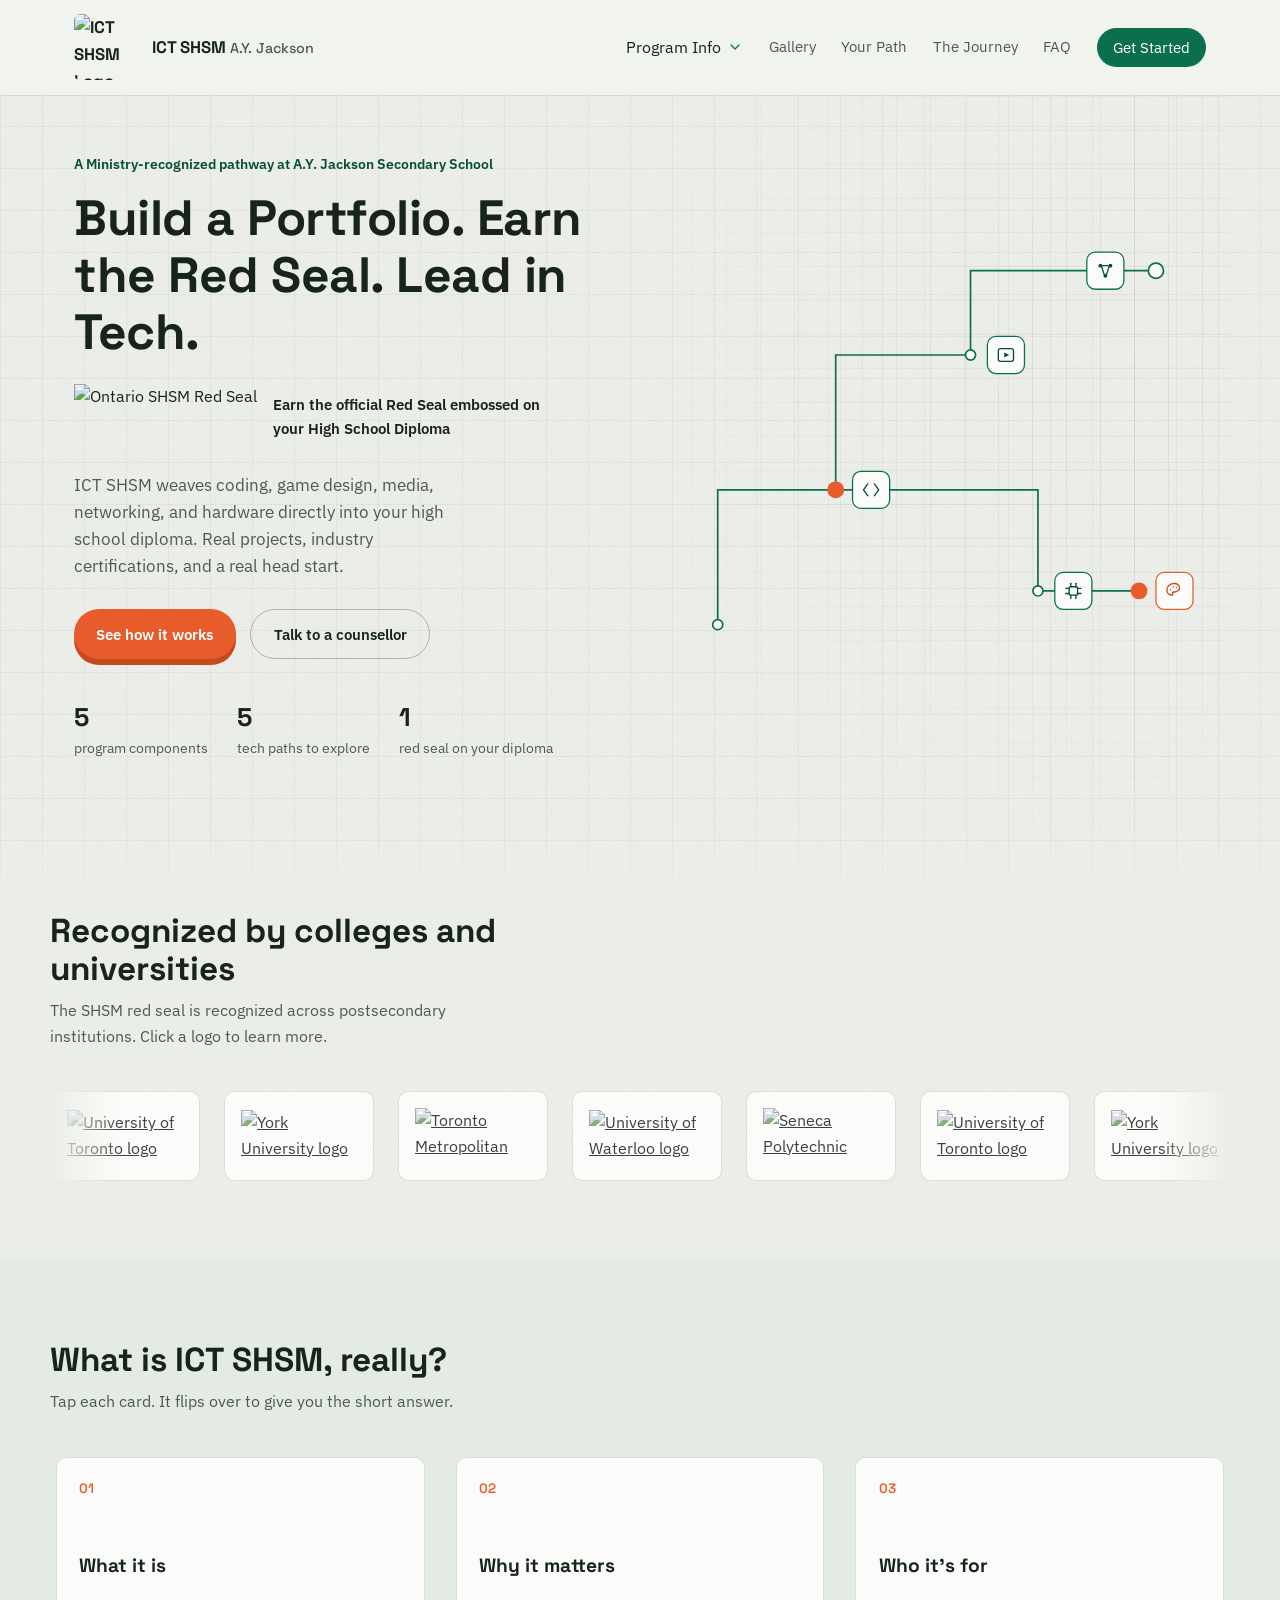
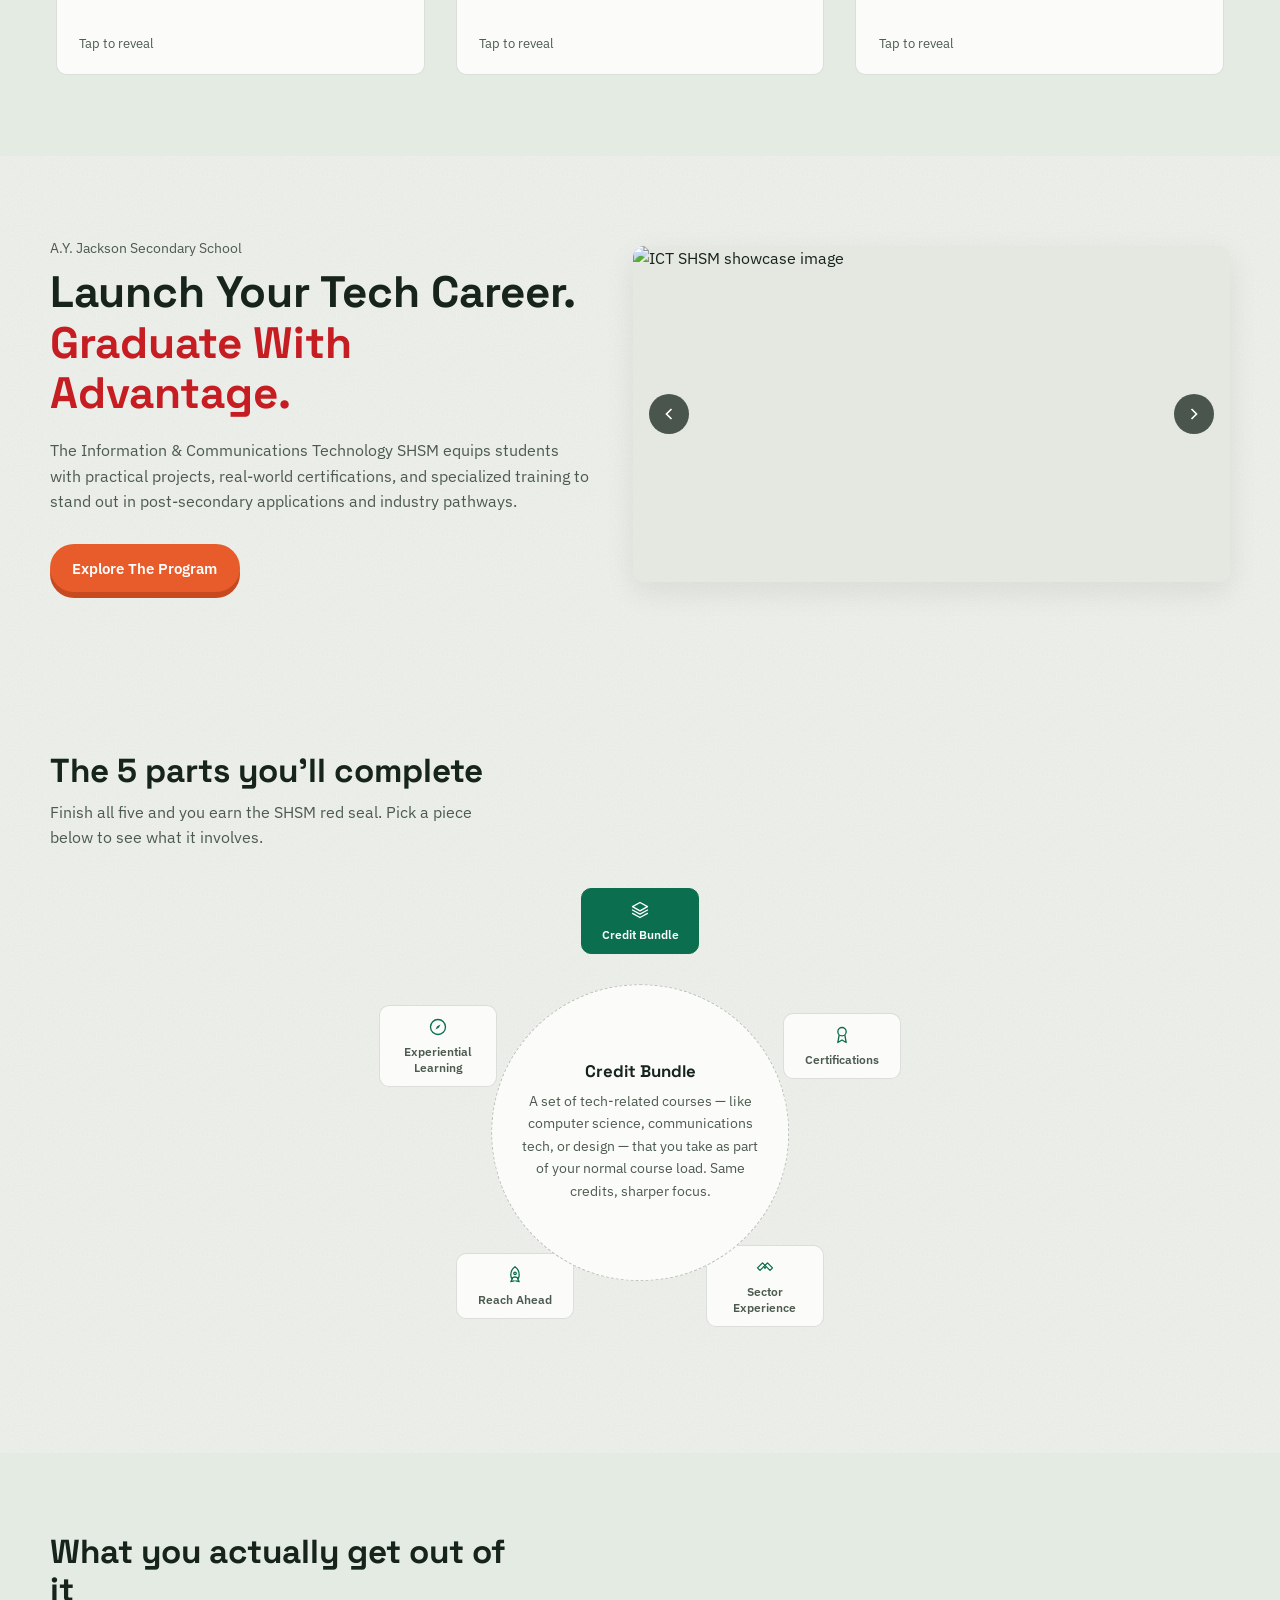
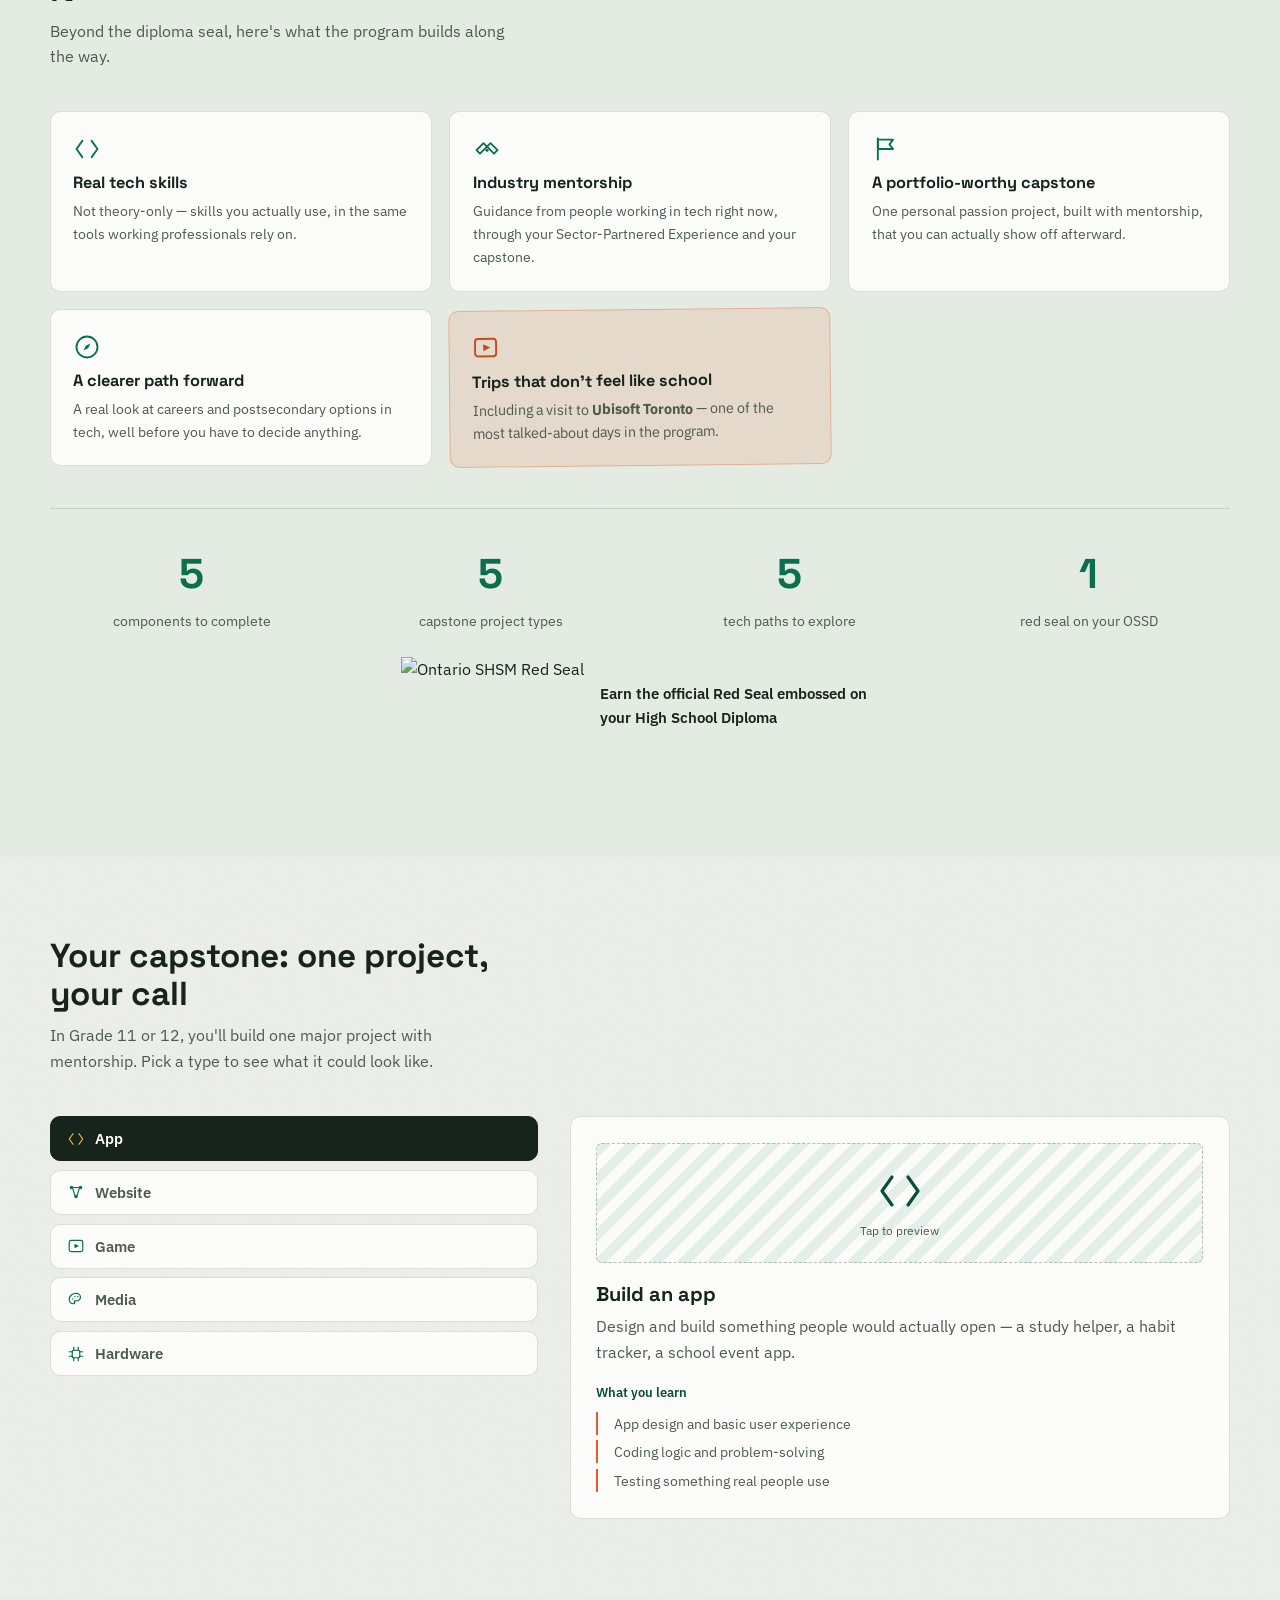
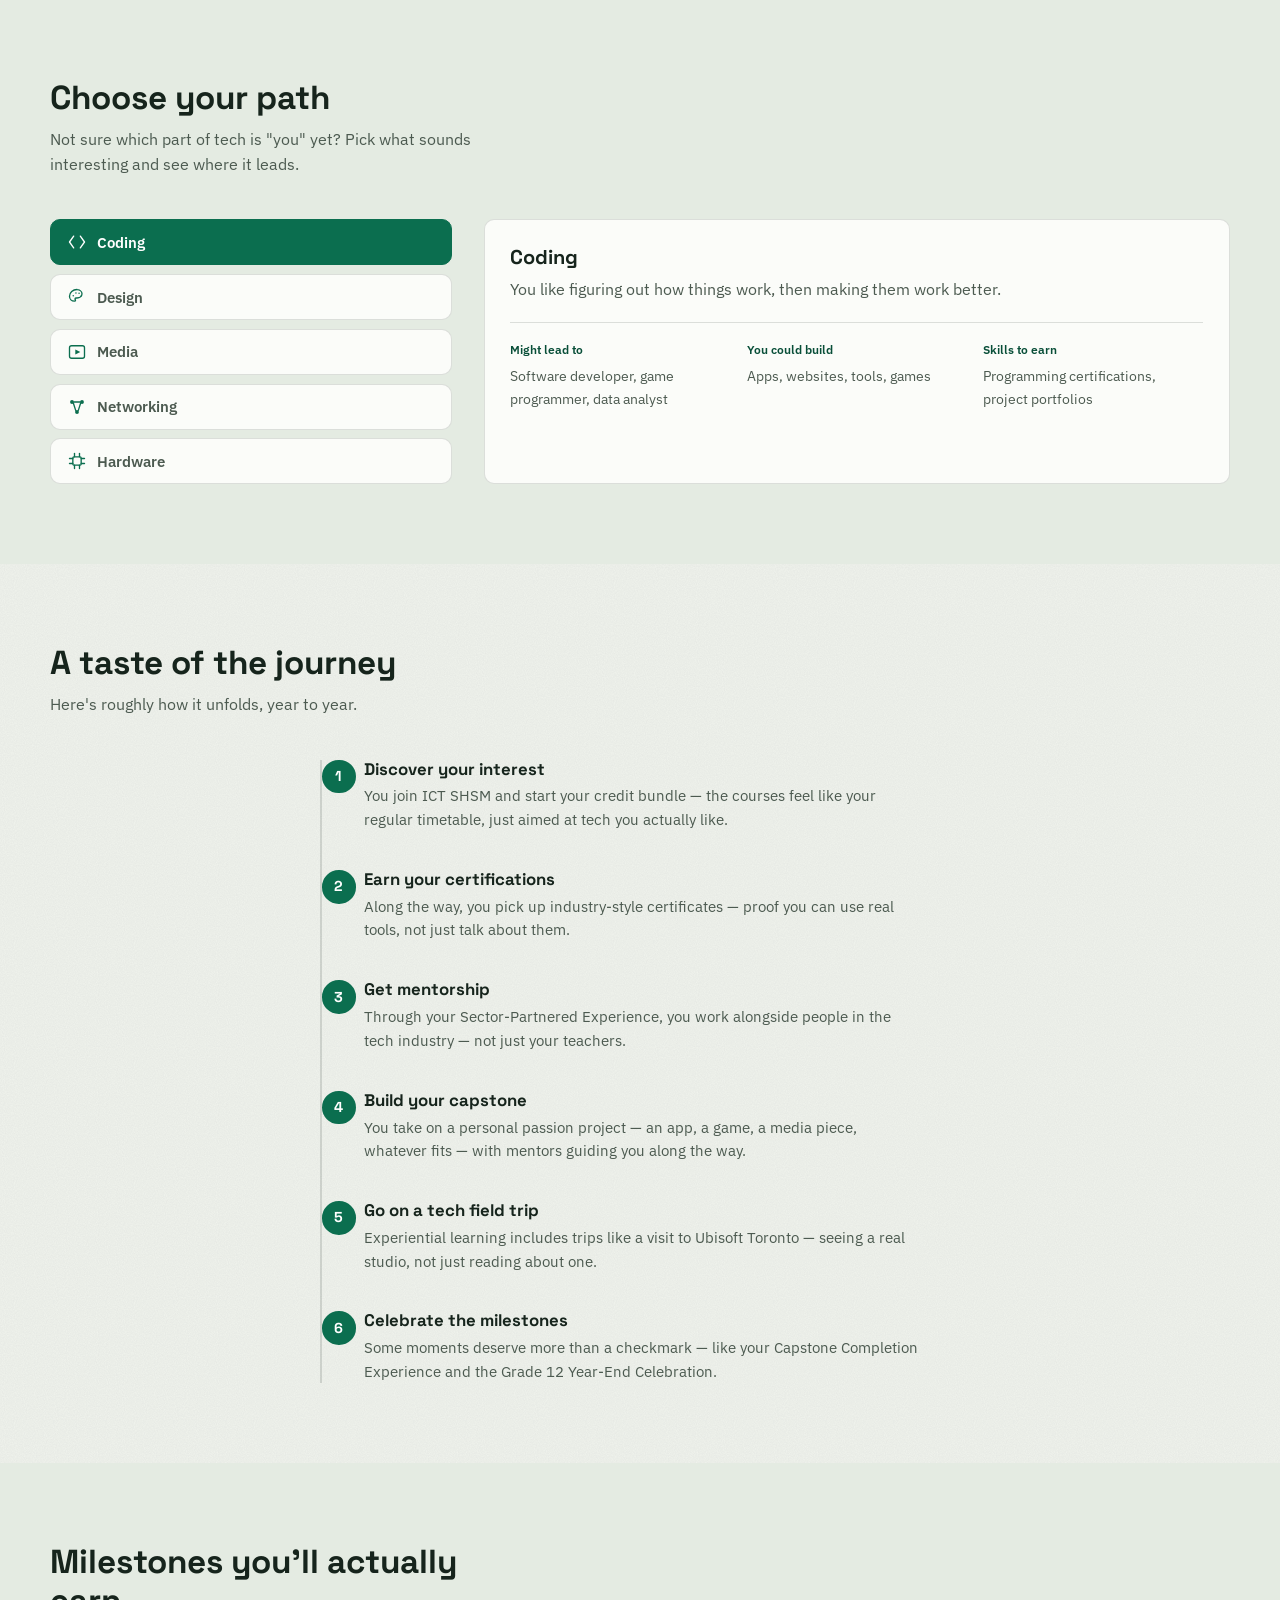
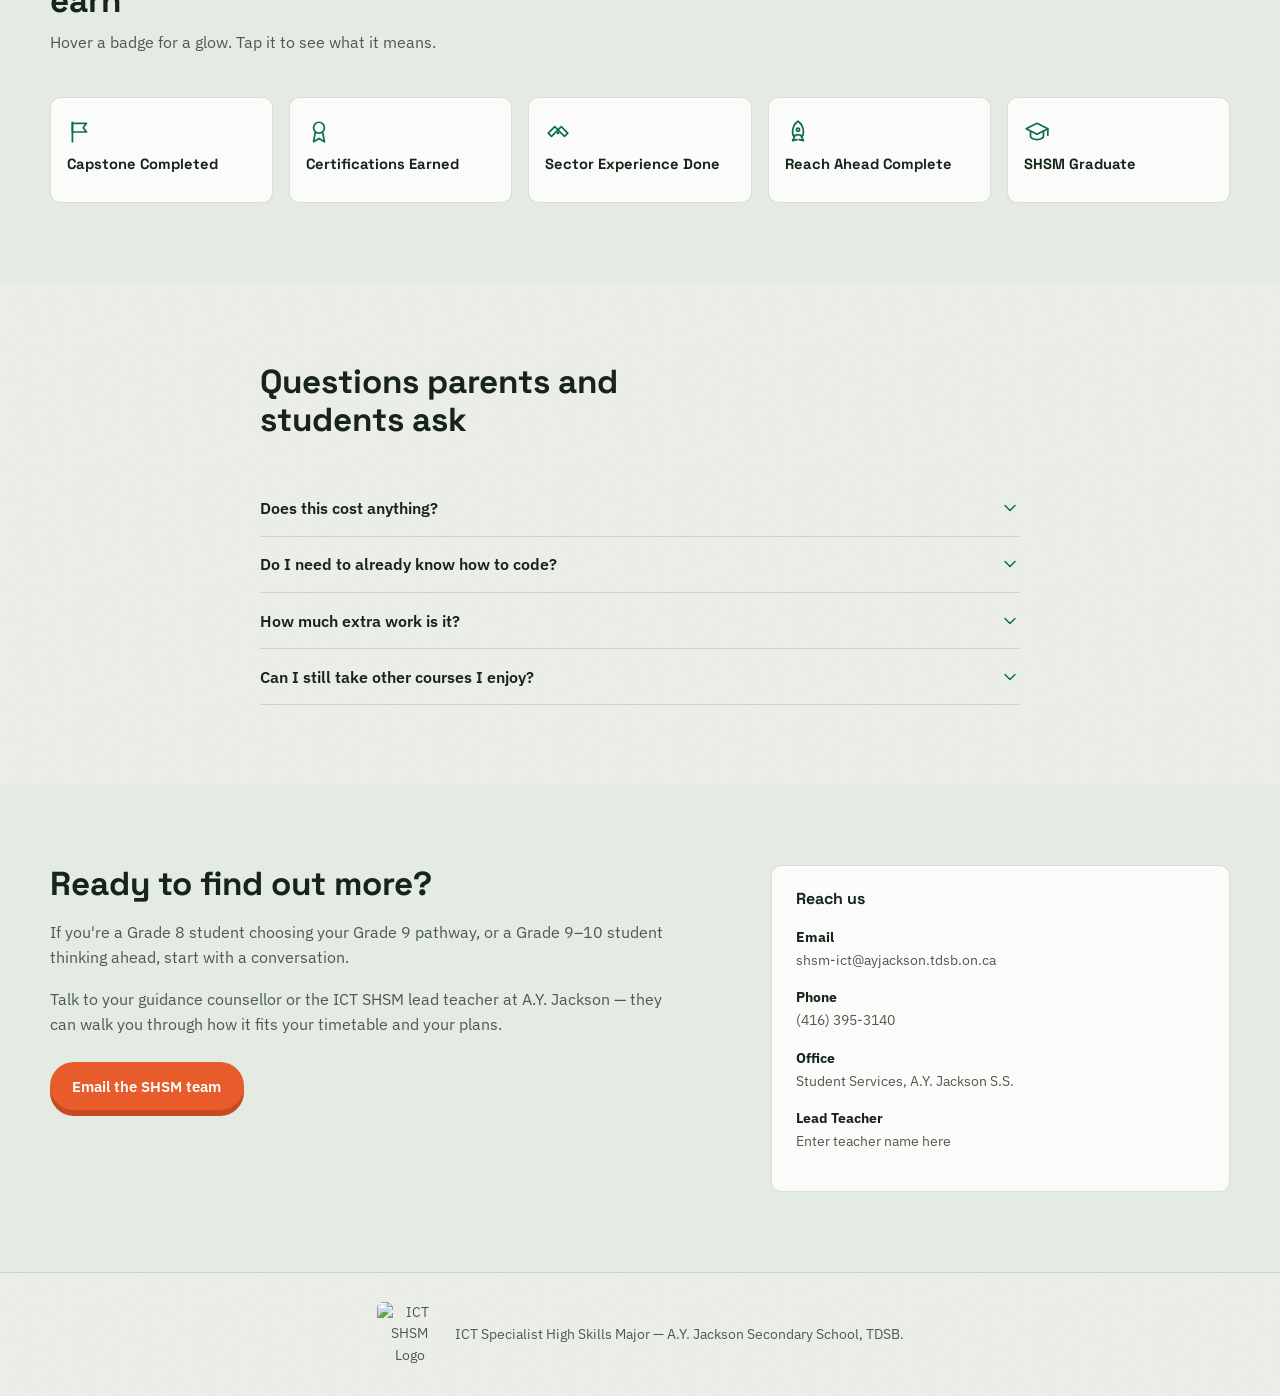
==== index.html @ a4c9efa8 "Add university recognition section to index.html Added a new section for university recognition with" ====
<!DOCTYPE html>
<html lang="en">
<head>
<meta charset="UTF-8" />
<meta name="viewport" content="width=device-width, initial-scale=1.0" />
<title>ICT SHSM at A.Y. Jackson — Build Your Future in Tech</title>
<meta name="description" content="A simple guide to the ICT Specialist High Skills Major at A.Y. Jackson Secondary School: what it is, what you'll build, and how to get started." />
<link rel="preconnect" href="https://fonts.googleapis.com">
<link rel="preconnect" href="https://fonts.gstatic.com" crossorigin>
<link href="https://fonts.googleapis.com/css2?family=Space+Grotesk:wght@500;600;700&family=IBM+Plex+Sans:wght@400;500;600&display=swap" rel="stylesheet">
<link rel="stylesheet" href="styles.css">
</head>
<body>

<!-- Fixed, decorative, non-interactive background layer. pointer-events:none
     and a negative z-index keep it from ever intercepting clicks or taps. -->
<div class="site-signals" id="siteSignals" aria-hidden="true"></div>

<!-- Reusable icon sprite. Keeps the visual language consistent without any external icon library. -->
<svg aria-hidden="true" style="position:absolute;width:0;height:0;overflow:hidden;">
  <defs>
    <symbol id="icon-code" viewBox="0 0 24 24" fill="none" stroke="currentColor" stroke-width="1.6" stroke-linecap="round" stroke-linejoin="round">
      <polyline points="8 5 3 12 8 19"/><polyline points="16 5 21 12 16 19"/>
    </symbol>
    <symbol id="icon-palette" viewBox="0 0 24 24" fill="none" stroke="currentColor" stroke-width="1.6" stroke-linecap="round" stroke-linejoin="round">
      <path d="M12 3c-4.97 0-9 3.58-9 8 0 3.5 2.5 6 6 6 .8 0 1.2-.5 1.2-1.1 0-.3-.1-.5-.3-.8-.2-.3-.3-.5-.3-.8 0-.6.5-1.1 1.1-1.1H12c3.3 0 6-2.24 6-5 0-2.76-2.69-5-6-5z"/>
      <circle cx="7.5" cy="10.5" r="0.9" fill="currentColor" stroke="none"/><circle cx="10.7" cy="7.3" r="0.9" fill="currentColor" stroke="none"/>
      <circle cx="14.5" cy="7.5" r="0.9" fill="currentColor" stroke="none"/><circle cx="16.6" cy="11" r="0.9" fill="currentColor" stroke="none"/>
    </symbol>
    <symbol id="icon-media" viewBox="0 0 24 24" fill="none" stroke="currentColor" stroke-width="1.6" stroke-linecap="round" stroke-linejoin="round">
      <rect x="3" y="4.5" width="18" height="15" rx="2.5"/><polygon points="10 9 16 12 10 15" fill="currentColor" stroke="none"/>
    </symbol>
    <symbol id="icon-network" viewBox="0 0 24 24" fill="none" stroke="currentColor" stroke-width="1.6" stroke-linecap="round" stroke-linejoin="round">
      <line x1="7.7" y1="7.5" x2="10.4" y2="16.1"/><line x1="16.3" y1="7.5" x2="13.6" y2="16.1"/><line x1="8.1" y1="6" x2="15.9" y2="6"/>
      <circle cx="6" cy="6" r="2.3" fill="currentColor" stroke="none"/><circle cx="18" cy="6" r="2.3" fill="currentColor" stroke="none"/><circle cx="12" cy="18" r="2.3" fill="currentColor" stroke="none"/>
    </symbol>
    <symbol id="icon-chip" viewBox="0 0 24 24" fill="none" stroke="currentColor" stroke-width="1.6" stroke-linecap="round" stroke-linejoin="round">
      <rect x="7" y="7" width="10" height="10" rx="1.4"/>
      <line x1="9" y1="3" x2="9" y2="7"/><line x1="15" y1="3" x2="15" y2="7"/><line x1="9" y1="17" x2="9" y2="21"/><line x1="15" y1="17" x2="15" y2="21"/>
      <line x1="3" y1="9" x2="7" y2="9"/><line x1="3" y1="15" x2="7" y2="15"/><line x1="17" y1="9" x2="21" y2="9"/><line x1="17" y1="15" x2="21" y2="15"/>
    </symbol>
    <symbol id="icon-layers" viewBox="0 0 24 24" fill="none" stroke="currentColor" stroke-width="1.6" stroke-linecap="round" stroke-linejoin="round">
      <polygon points="12 3 21 8 12 13 3 8"/><polyline points="3 12 12 17 21 12"/><polyline points="3 16 12 21 21 16"/>
    </symbol>
    <symbol id="icon-ribbon" viewBox="0 0 24 24" fill="none" stroke="currentColor" stroke-width="1.6" stroke-linecap="round" stroke-linejoin="round">
      <circle cx="12" cy="8" r="5"/><polyline points="8.5 12.5 7 21 12 18 17 21 15.5 12.5"/>
    </symbol>
    <symbol id="icon-handshake" viewBox="0 0 24 24" fill="none" stroke="currentColor" stroke-width="1.6" stroke-linecap="round" stroke-linejoin="round">
      <path d="M3 13l6-6 3 3-6 6z"/><path d="M21 13l-6-6-3 3 6 6z"/><circle cx="12" cy="13" r="1.3" fill="currentColor" stroke="none"/>
    </symbol>
    <symbol id="icon-rocket" viewBox="0 0 24 24" fill="none" stroke="currentColor" stroke-width="1.6" stroke-linecap="round" stroke-linejoin="round">
      <path d="M12 2c3 2 5 6 5 10 0 1.5-.4 3-1 4l-1.5-1a6 6 0 0 0-5 0l-1.5 1c-.6-1-1-2.5-1-4 0-4 2-8 5-10z"/>
      <circle cx="12" cy="10" r="1.5"/><path d="M9 16l-2 4 4-1"/><path d="M15 16l2 4-4-1"/>
    </symbol>
    <symbol id="icon-compass" viewBox="0 0 24 24" fill="none" stroke="currentColor" stroke-width="1.6" stroke-linecap="round" stroke-linejoin="round">
      <circle cx="12" cy="12" r="9"/><polygon points="15 9 13 13 9 15 11 11" fill="currentColor" stroke="none"/>
    </symbol>
    <symbol id="icon-flag" viewBox="0 0 24 24" fill="none" stroke="currentColor" stroke-width="1.6" stroke-linecap="round" stroke-linejoin="round">
      <line x1="5" y1="3" x2="5" y2="21"/><path d="M5 4h13l-3 4 3 4H5z"/>
    </symbol>
    <symbol id="icon-cap" viewBox="0 0 24 24" fill="none" stroke="currentColor" stroke-width="1.6" stroke-linecap="round" stroke-linejoin="round">
      <path d="M12 4L2 9l10 5 10-5-10-5z"/><path d="M6 11.5V16c0 1.5 2.7 3 6 3s6-1.5 6-3v-4.5"/><line x1="22" y1="9" x2="22" y2="15"/>
    </symbol>
    <symbol id="icon-menu" viewBox="0 0 24 24" fill="none" stroke="currentColor" stroke-width="1.6" stroke-linecap="round" stroke-linejoin="round">
      <line x1="4" y1="7" x2="20" y2="7"/><line x1="4" y1="12" x2="20" y2="12"/><line x1="4" y1="17" x2="20" y2="17"/>
    </symbol>
    <symbol id="icon-close" viewBox="0 0 24 24" fill="none" stroke="currentColor" stroke-width="1.6" stroke-linecap="round" stroke-linejoin="round">
      <line x1="6" y1="6" x2="18" y2="18"/><line x1="18" y1="6" x2="6" y2="18"/>
    </symbol>
    <symbol id="icon-chevron" viewBox="0 0 24 24" fill="none" stroke="currentColor" stroke-width="1.8" stroke-linecap="round" stroke-linejoin="round">
      <polyline points="6 9 12 15 18 9"/>
    </symbol>
  </defs>
</svg>

<header class="site-header" id="top">
  <div class="header-inner">
    <a class="brand" href="#top">
      <img src="https://u.cubeupload.com/219847/ictshsm.jpg" alt="ICT SHSM Logo" class="brand-logo" width="42" height="42" />
      <span class="brand-text">ICT SHSM <span class="brand-sub">A.Y. Jackson</span></span>
    </a>

    <nav class="primary-nav" id="primaryNav" aria-label="Main">
      <!-- Dropdown Group for Program Details -->
      <div class="nav-dropdown">
        <button class="dropdown-toggle" aria-expanded="false">
          Program Info
          <svg class="icon icon-chevron" width="16" height="16"><use href="#icon-chevron"/></svg>
        </button>
        <div class="dropdown-menu">
          <a href="#what-is">What Is It?</a>
          <a href="#components">The 5 Parts</a>
          <a href="#capstone">Capstones</a>
        </div>
      </div>

      <a href="#showcase">Gallery</a>
      <a href="#paths">Your Path</a>
      <a href="#journey">The Journey</a>
      <a href="#faq">FAQ</a>
      <a href="#contact" class="nav-cta">Get Started</a>
    </nav>

    <button class="nav-toggle" id="navToggle" aria-expanded="false" aria-controls="primaryNav" aria-label="Open menu">
      <svg class="icon icon-open" width="24" height="24"><use href="#icon-menu"/></svg>
      <svg class="icon icon-close" width="24" height="24"><use href="#icon-close"/></svg>
    </button>
  </div>
</header>

<main>

  <!-- ===================== HERO ===================== -->
  <section class="hero" id="hero">
    <div class="hero-signals" aria-hidden="true" id="heroSignals"></div>
    <div class="hero-inner">
      <p class="hero-context">A Ministry-recognized pathway at A.Y. Jackson Secondary School</p>
      <h1 class="hero-title">Build a Portfolio. Earn the Red Seal. Lead in Tech.</h1>
      <div style="display: flex; align-items: center; justify-content: left; gap: 1rem; margin: 1.5rem 0;">
  <img src="https://u.cubeupload.com/219847/shsmlogo.png" alt="Ontario SHSM Red Seal" style="height: 64px; width: auto;" />
  <span style="font-weight: 600; font-size: 0.95rem; max-width: 280px; text-align: left;">Earn the official Red Seal embossed on your High School Diploma</span>
</div>
      <p class="hero-sub">ICT SHSM weaves coding, game design, media, networking, and hardware directly into your high school diploma. Real projects, industry certifications, and a real head start.</p>
      <div class="hero-actions">
        <a href="#what-is" class="btn btn-primary">See how it works</a>
        <a href="#contact" class="btn btn-ghost">Talk to a counsellor</a>
      </div>
      <ul class="hero-facts">
        <li><span>5</span> program components</li>
        <li><span>5</span> tech paths to explore</li>
        <li><span>1</span> red seal on your diploma</li>
      </ul>
    </div>
    <svg class="hero-circuit" viewBox="0 0 620 520" aria-hidden="true" preserveAspectRatio="xMidYMid meet">
      <g class="circuit-lines" fill="none" stroke="currentColor" stroke-width="2" stroke-linecap="round">
        <path class="line-draw" d="M40 460 V300 H180" />
        <path class="line-draw" d="M180 300 V140 H340" />
        <path class="line-draw" d="M340 140 V40 H560" />
        <path class="line-draw" d="M180 300 H420 V420" />
        <path class="line-draw" d="M420 420 H540" />
      </g>
      <g class="circuit-nodes">
        <circle cx="40" cy="460" r="6"/>
        <circle cx="180" cy="300" r="9"/>
        <circle cx="340" cy="140" r="6"/>
        <circle cx="560" cy="40" r="9"/>
        <circle cx="420" cy="420" r="6"/>
        <circle cx="540" cy="420" r="9"/>
      </g>
      <g class="circuit-chips">
        <g transform="translate(200, 278)">
          <rect width="44" height="44" rx="10"/>
          <use href="#icon-code" x="10" y="10" width="24" height="24"/>
        </g>
        <g transform="translate(360, 118)">
          <rect width="44" height="44" rx="10"/>
          <use href="#icon-media" x="10" y="10" width="24" height="24"/>
        </g>
        <g transform="translate(478, 18)">
          <rect width="44" height="44" rx="10"/>
          <use href="#icon-network" x="10" y="10" width="24" height="24"/>
        </g>
        <g transform="translate(440, 398)">
          <rect width="44" height="44" rx="10"/>
          <use href="#icon-chip" x="10" y="10" width="24" height="24"/>
        </g>
        <g transform="translate(560, 398)" class="chip-accent">
          <rect width="44" height="44" rx="10"/>
          <use href="#icon-palette" x="10" y="10" width="24" height="24"/>
        </g>
      </g>
    </svg>
  </section>
  
<!-- ===================== UNIVERSITY RECOGNITION ===================== -->
<section class="section" id="universities">
  <div class="section-inner">
    <div class="section-head">
      <h2>Recognized by colleges and universities</h2>
      <p>The SHSM red seal is recognized across postsecondary institutions. Click a logo to learn more.</p>
    </div>

    <div class="uni-marquee" id="uniMarquee">
      <div class="uni-track" id="uniTrack"></div>
    </div>
  </div>
</section>

  <!-- ===================== WHAT IS IT ===================== -->
  <section class="section band-alt" id="what-is">
    <div class="section-inner">
      <div class="section-head">
        <h2>What is ICT SHSM, really?</h2>
        <p>Tap each card. It flips over to give you the short answer.</p>
      </div>

      <div class="flip-grid">
        <button class="flip-card" data-flip type="button" aria-label="What it is — tap to flip">
          <span class="flip-inner">
            <span class="flip-face flip-front">
              <span class="flip-index">01</span>
              <span class="flip-title">What it is</span>
              <span class="flip-hint">Tap to reveal</span>
            </span>
            <span class="flip-face flip-back">
              <span class="flip-back-text">A Ministry-recognized specialization built right into your regular timetable — focused entirely on technology: coding, game design, media, networking, and hardware.</span>
            </span>
          </span>
        </button>

        <button class="flip-card" data-flip type="button" aria-label="Why it matters — tap to flip">
          <span class="flip-inner">
            <span class="flip-face flip-front">
              <span class="flip-index">02</span>
              <span class="flip-title">Why it matters</span>
              <span class="flip-hint">Tap to reveal</span>
            </span>
            <span class="flip-face flip-back">
              <span class="flip-back-text">Finish the program and a red seal is added to your Ontario diploma. Colleges, universities, and employers recognize it — and it can unlock scholarships made only for SHSM grads.</span>
            </span>
          </span>
        </button>

        <button class="flip-card" data-flip type="button" aria-label="Who it's for — tap to flip">
          <span class="flip-inner">
            <span class="flip-face flip-front">
              <span class="flip-index">03</span>
              <span class="flip-title">Who it's for</span>
              <span class="flip-hint">Tap to reveal</span>
            </span>
            <span class="flip-face flip-back">
              <span class="flip-back-text">Grade 8 students mapping out Grade 9, and Grade 9–10 students who want hands-on tech experience — whether you've written a line of code before or not.</span>
            </span>
          </span>
        </button>
      </div>
    </div>
  </section>
  
  <!-- ===================== GALLERY / SHOWCASE ===================== -->
<section class="section showcase-section" id="showcase">
    <div class="section-inner showcase-layout">
      <div class="showcase-copy">
        <p class="showcase-context">A.Y. Jackson Secondary School</p>
        <h2 class="showcase-heading">Launch Your Tech Career. <br><span class="highlight-red">Graduate With Advantage.</span></h2>
        
        <p class="showcase-text">
          The Information & Communications Technology SHSM equips students with practical projects, real-world certifications, and specialized training to stand out in post-secondary applications and industry pathways.
        </p>
        <div class="showcase-actions">
          <a href="#contact" class="btn btn-primary">Explore The Program</a>
        </div>
      </div>

      <div class="showcase-media">
        <div class="carousel-container">
          <button class="carousel-arrow carousel-prev" aria-label="Previous image">
            <svg class="icon" width="20" height="20" viewBox="0 0 24 24" fill="none" stroke="currentColor" stroke-width="2"><polyline points="15 18 9 12 15 6"/></svg>
          </button>
          
          <img id="showcaseImg" src="https://u.cubeupload.com/219847/looknohands.png" alt="ICT SHSM showcase image" class="showcase-img" />

          <button class="carousel-arrow carousel-next" aria-label="Next image">
            <svg class="icon" width="20" height="20" viewBox="0 0 24 24" fill="none" stroke="currentColor" stroke-width="2"><polyline points="9 18 15 12 9 6"/></svg>
          </button>
        </div>
      </div>
    </div>
  </section>

  <!-- ===================== 5 COMPONENTS WHEEL ===================== -->
  <section class="section" id="components">
    <div class="section-inner">
      <div class="section-head">
        <h2>The 5 parts you'll complete</h2>
        <p>Finish all five and you earn the SHSM red seal. Pick a piece below to see what it involves.</p>
      </div>

      <div class="wheel-layout">
        <div class="wheel" role="tablist" aria-label="ICT SHSM components">
          <button class="wheel-btn active" data-component="bundle" role="tab" aria-selected="true">
            <svg class="icon" width="20" height="20"><use href="#icon-layers"/></svg>
            <span>Credit Bundle</span>
          </button>
          <button class="wheel-btn" data-component="certs" role="tab" aria-selected="false">
            <svg class="icon" width="20" height="20"><use href="#icon-ribbon"/></svg>
            <span>Certifications</span>
          </button>
          <button class="wheel-btn" data-component="spe" role="tab" aria-selected="false">
            <svg class="icon" width="20" height="20"><use href="#icon-handshake"/></svg>
            <span>Sector Experience</span>
          </button>
          <button class="wheel-btn" data-component="reach" role="tab" aria-selected="false">
            <svg class="icon" width="20" height="20"><use href="#icon-rocket"/></svg>
            <span>Reach Ahead</span>
          </button>
          <button class="wheel-btn" data-component="exp" role="tab" aria-selected="false">
            <svg class="icon" width="20" height="20"><use href="#icon-compass"/></svg>
            <span>Experiential Learning</span>
          </button>

          <div class="wheel-center">
            <div class="wheel-panel active" id="panel-bundle" role="tabpanel">
              <h3>Credit Bundle</h3>
              <p>A set of tech-related courses — like computer science, communications tech, or design — that you take as part of your normal course load. Same credits, sharper focus.</p>
            </div>
            <div class="wheel-panel" id="panel-certs" role="tabpanel">
              <h3>Certifications</h3>
              <p>Industry-style certificates that prove you can use real tools and follow real standards. They're worth listing on a resume or a college application.</p>
            </div>
            <div class="wheel-panel" id="panel-spe" role="tabpanel">
              <h3>Sector-Partnered Experience</h3>
              <p>A hands-on project or placement with an actual tech partner, so you see how the skills you're learning get used outside the classroom.</p>
            </div>
            <div class="wheel-panel" id="panel-reach" role="tabpanel">
              <h3>Reach Ahead</h3>
              <p>A structured look at what's next — college programs, university options, or apprenticeships — so Grade 12 doesn't feel like a guessing game.</p>
            </div>
            <div class="wheel-panel" id="panel-exp" role="tabpanel">
              <h3>Experiential Learning</h3>
              <p>Workshops, field trips, and hands-on sessions that put tech in your hands early — including the trip that gets the most excitement: Ubisoft Toronto.</p>
            </div>
          </div>
        </div>
      </div>
    </div>
  </section>

  <!-- ===================== WHAT YOU GET / STATS ===================== -->
  <section class="section band-alt" id="benefits">
    <div class="section-inner">
      <div class="section-head">
        <h2>What you actually get out of it</h2>
        <p>Beyond the diploma seal, here's what the program builds along the way.</p>
      </div>

      <div class="benefits-grid">
        <div class="benefit-card">
          <svg class="icon icon-lg" width="28" height="28"><use href="#icon-code"/></svg>
          <h3>Real tech skills</h3>
          <p>Not theory-only — skills you actually use, in the same tools working professionals rely on.</p>
        </div>
        <div class="benefit-card">
          <svg class="icon icon-lg" width="28" height="28"><use href="#icon-handshake"/></svg>
          <h3>Industry mentorship</h3>
          <p>Guidance from people working in tech right now, through your Sector-Partnered Experience and your capstone.</p>
        </div>
        <div class="benefit-card">
          <svg class="icon icon-lg" width="28" height="28"><use href="#icon-flag"/></svg>
          <h3>A portfolio-worthy capstone</h3>
          <p>One personal passion project, built with mentorship, that you can actually show off afterward.</p>
        </div>
        <div class="benefit-card">
          <svg class="icon icon-lg" width="28" height="28"><use href="#icon-compass"/></svg>
          <h3>A clearer path forward</h3>
          <p>A real look at careers and postsecondary options in tech, well before you have to decide anything.</p>
        </div>
        <div class="benefit-card benefit-highlight">
          <svg class="icon icon-lg" width="28" height="28"><use href="#icon-media"/></svg>
          <h3>Trips that don't feel like school</h3>
          <p>Including a visit to <strong>Ubisoft Toronto</strong> — one of the most talked-about days in the program.</p>
        </div>
      </div>

      <div class="stats-row" id="statsRow">
        <div class="stat">
          <span class="stat-number" data-count="5">0</span>
          <span class="stat-label">components to complete</span>
        </div>
        <div class="stat">
          <span class="stat-number" data-count="5">0</span>
          <span class="stat-label">capstone project types</span>
        </div>
        <div class="stat">
          <span class="stat-number" data-count="5">0</span>
          <span class="stat-label">tech paths to explore</span>
        </div>
        <div class="stat">
          <span class="stat-number" data-count="1">0</span>
          <span class="stat-label">red seal on your OSSD</span>
        </div>
      </div>
    </div>
    <div>
    <div style="display: flex; align-items: center; justify-content: center; gap: 1rem; margin: 1.5rem 0;">
  <img src="https://u.cubeupload.com/219847/shsmlogo.png" alt="Ontario SHSM Red Seal" style="height: 96px; width: auto;" />
  <span style="font-weight: 600; font-size: 0.95rem; max-width: 280px; text-align: left;">Earn the official Red Seal embossed on your High School Diploma</span>
</div>
</div>
  </section>

  <!-- ===================== CAPSTONE CHOOSER ===================== -->
  <section class="section" id="capstone">
    <div class="section-inner">
      <div class="section-head">
        <h2>Your capstone: one project, your call</h2>
        <p>In Grade 11 or 12, you'll build one major project with mentorship. Pick a type to see what it could look like.</p>
      </div>

      <div class="capstone-layout">
        <div class="capstone-tabs" role="tablist" aria-label="Capstone project types">
          <button class="capstone-tab active" data-cap="app" role="tab" aria-selected="true">
            <svg class="icon" width="18" height="18"><use href="#icon-code"/></svg> App
          </button>
          <button class="capstone-tab" data-cap="website" role="tab" aria-selected="false">
            <svg class="icon" width="18" height="18"><use href="#icon-network"/></svg> Website
          </button>
          <button class="capstone-tab" data-cap="game" role="tab" aria-selected="false">
            <svg class="icon" width="18" height="18"><use href="#icon-media"/></svg> Game
          </button>
          <button class="capstone-tab" data-cap="media" role="tab" aria-selected="false">
            <svg class="icon" width="18" height="18"><use href="#icon-palette"/></svg> Media
          </button>
          <button class="capstone-tab" data-cap="hardware" role="tab" aria-selected="false">
            <svg class="icon" width="18" height="18"><use href="#icon-chip"/></svg> Hardware
          </button>
        </div>

        <div class="capstone-display">
          <button class="capstone-shot" data-preview-trigger type="button" aria-haspopup="dialog">
            <svg width="48" height="48"><use href="#icon-code" id="capShotIcon"/></svg>
            <span>Tap to preview</span>
          </button>

          <div class="capstone-panel active" id="cap-app" role="tabpanel">
            <h3>Build an app</h3>
            <p>Design and build something people would actually open — a study helper, a habit tracker, a school event app.</p>
            <p class="what-you-learn">What you learn</p>
            <ul><li>App design and basic user experience</li><li>Coding logic and problem-solving</li><li>Testing something real people use</li></ul>
          </div>
          <div class="capstone-panel" id="cap-website" role="tabpanel">
            <h3>Build a website</h3>
            <p>A site for a club, a cause, or your own portfolio — live, and yours to show off.</p>
            <p class="what-you-learn">What you learn</p>
            <ul><li>HTML, CSS, and basic JavaScript</li><li>Layout, accessibility, and design</li><li>Publishing something to the real web</li></ul>
          </div>
          <div class="capstone-panel" id="cap-game" role="tabpanel">
            <h3>Design a game</h3>
            <p>A small puzzle, platformer, or strategy game — built, tested, and playable by your classmates.</p>
            <p class="what-you-learn">What you learn</p>
            <ul><li>Game logic and interaction design</li><li>Level and mechanic design</li><li>Player feedback and iteration</li></ul>
          </div>
          <div class="capstone-panel" id="cap-media" role="tabpanel">
            <h3>Produce a media project</h3>
            <p>A video, a digital art series, or interactive media about something you actually care about.</p>
            <p class="what-you-learn">What you learn</p>
            <ul><li>Storytelling and visual design</li><li>Editing and media tools</li><li>Sharing work with a real audience</li></ul>
          </div>
          <div class="capstone-panel" id="cap-hardware" role="tabpanel">
            <h3>Build a hardware project</h3>
            <p>Sensors, small electronics, or a simple robot — something that exists in the physical world, not just on a screen.</p>
            <p class="what-you-learn">What you learn</p>
            <ul><li>Basic circuits and wiring</li><li>Coding paired with physical devices</li><li>Troubleshooting something real</li></ul>
          </div>
        </div>
      </div>
    </div>
  </section>

  <!-- ===================== CHOOSE YOUR PATH ===================== -->
  <section class="section band-alt" id="paths">
    <div class="section-inner">
      <div class="section-head">
        <h2>Choose your path</h2>
        <p>Not sure which part of tech is "you" yet? Pick what sounds interesting and see where it leads.</p>
      </div>

      <div class="paths-layout">
        <div class="paths-tabs" role="tablist" aria-label="Tech paths">
          <button class="path-tab active" data-path="coding" role="tab" aria-selected="true">
            <svg class="icon" width="20" height="20"><use href="#icon-code"/></svg><span>Coding</span>
          </button>
          <button class="path-tab" data-path="design" role="tab" aria-selected="false">
            <svg class="icon" width="20" height="20"><use href="#icon-palette"/></svg><span>Design</span>
          </button>
          <button class="path-tab" data-path="media" role="tab" aria-selected="false">
            <svg class="icon" width="20" height="20"><use href="#icon-media"/></svg><span>Media</span>
          </button>
          <button class="path-tab" data-path="networking" role="tab" aria-selected="false">
            <svg class="icon" width="20" height="20"><use href="#icon-network"/></svg><span>Networking</span>
          </button>
          <button class="path-tab" data-path="hardware" role="tab" aria-selected="false">
            <svg class="icon" width="20" height="20"><use href="#icon-chip"/></svg><span>Hardware</span>
          </button>
        </div>

        <div class="paths-panel">
          <div class="path-card active" id="path-coding" role="tabpanel">
            <h3>Coding</h3>
            <p>You like figuring out how things work, then making them work better.</p>
            <div class="path-cols">
              <div><p class="path-col-label">Might lead to</p><p>Software developer, game programmer, data analyst</p></div>
              <div><p class="path-col-label">You could build</p><p>Apps, websites, tools, games</p></div>
              <div><p class="path-col-label">Skills to earn</p><p>Programming certifications, project portfolios</p></div>
            </div>
          </div>
          <div class="path-card" id="path-design" role="tabpanel">
            <h3>Design</h3>
            <p>You notice when something looks or feels off — and you know how to fix it.</p>
            <div class="path-cols">
              <div><p class="path-col-label">Might lead to</p><p>UX designer, graphic designer, product designer</p></div>
              <div><p class="path-col-label">You could build</p><p>Interfaces, layouts, brand visuals</p></div>
              <div><p class="path-col-label">Skills to earn</p><p>Design software certifications, a visual portfolio</p></div>
            </div>
          </div>
          <div class="path-card" id="path-media" role="tabpanel">
            <h3>Media</h3>
            <p>You'd rather tell the story than just describe it.</p>
            <div class="path-cols">
              <div><p class="path-col-label">Might lead to</p><p>Content creator, media producer, digital storyteller</p></div>
              <div><p class="path-col-label">You could build</p><p>Video series, digital art, interactive stories</p></div>
              <div><p class="path-col-label">Skills to earn</p><p>Editing certifications, a demo reel</p></div>
            </div>
          </div>
          <div class="path-card" id="path-networking" role="tabpanel">
            <h3>Networking</h3>
            <p>You want to know how everything actually connects — and stays safe.</p>
            <div class="path-cols">
              <div><p class="path-col-label">Might lead to</p><p>Network technician, IT support, cybersecurity</p></div>
              <div><p class="path-col-label">You could build</p><p>Small networks, basic security setups</p></div>
              <div><p class="path-col-label">Skills to earn</p><p>Networking certifications, hands-on labs</p></div>
            </div>
          </div>
          <div class="path-card" id="path-hardware" role="tabpanel">
            <h3>Hardware</h3>
            <p>You want to build things you can actually hold.</p>
            <div class="path-cols">
              <div><p class="path-col-label">Might lead to</p><p>Hardware technician, robotics, embedded systems</p></div>
              <div><p class="path-col-label">You could build</p><p>Robots, controllers, custom devices</p></div>
              <div><p class="path-col-label">Skills to earn</p><p>Hardware certifications, a working prototype</p></div>
            </div>
          </div>
        </div>
      </div>
    </div>
  </section>

  <!-- ===================== JOURNEY SCROLL STORY ===================== -->
  <section class="section" id="journey">
    <div class="section-inner">
      <div class="section-head">
        <h2>A taste of the journey</h2>
        <p>Here's roughly how it unfolds, year to year.</p>
      </div>

      <ol class="journey-list">
        <li class="journey-step">
          <span class="journey-num">1</span>
          <div class="journey-body">
            <h3>Discover your interest</h3>
            <p>You join ICT SHSM and start your credit bundle — the courses feel like your regular timetable, just aimed at tech you actually like.</p>
          </div>
        </li>
        <li class="journey-step">
          <span class="journey-num">2</span>
          <div class="journey-body">
            <h3>Earn your certifications</h3>
            <p>Along the way, you pick up industry-style certificates — proof you can use real tools, not just talk about them.</p>
          </div>
        </li>
        <li class="journey-step">
          <span class="journey-num">3</span>
          <div class="journey-body">
            <h3>Get mentorship</h3>
            <p>Through your Sector-Partnered Experience, you work alongside people in the tech industry — not just your teachers.</p>
          </div>
        </li>
        <li class="journey-step">
          <span class="journey-num">4</span>
          <div class="journey-body">
            <h3>Build your capstone</h3>
            <p>You take on a personal passion project — an app, a game, a media piece, whatever fits — with mentors guiding you along the way.</p>
          </div>
        </li>
        <li class="journey-step">
          <span class="journey-num">5</span>
          <div class="journey-body">
            <h3>Go on a tech field trip</h3>
            <p>Experiential learning includes trips like a visit to Ubisoft Toronto — seeing a real studio, not just reading about one.</p>
          </div>
        </li>
        <li class="journey-step">
          <span class="journey-num">6</span>
          <div class="journey-body">
            <h3>Celebrate the milestones</h3>
            <p>Some moments deserve more than a checkmark — like your Capstone Completion Experience and the Grade 12 Year-End Celebration.</p>
          </div>
        </li>
      </ol>
    </div>
  </section>

  <!-- ===================== MILESTONE BADGES ===================== -->
  <section class="section band-alt" id="milestones">
    <div class="section-inner">
      <div class="section-head">
        <h2>Milestones you'll actually earn</h2>
        <p>Hover a badge for a glow. Tap it to see what it means.</p>
      </div>

      <div class="badge-grid">
        <button class="badge-card" data-badge type="button">
          <svg class="icon icon-lg" width="26" height="26"><use href="#icon-flag"/></svg>
          <h3>Capstone Completed</h3>
          <p class="badge-detail">You planned, built, and presented a real project from start to finish.</p>
        </button>
        <button class="badge-card" data-badge type="button">
          <svg class="icon icon-lg" width="26" height="26"><use href="#icon-ribbon"/></svg>
          <h3>Certifications Earned</h3>
          <p class="badge-detail">You collected industry-style certificates that back up your skills.</p>
        </button>
        <button class="badge-card" data-badge type="button">
          <svg class="icon icon-lg" width="26" height="26"><use href="#icon-handshake"/></svg>
          <h3>Sector Experience Done</h3>
          <p class="badge-detail">You worked with a real industry partner on a real challenge.</p>
        </button>
        <button class="badge-card" data-badge type="button">
          <svg class="icon icon-lg" width="26" height="26"><use href="#icon-rocket"/></svg>
          <h3>Reach Ahead Complete</h3>
          <p class="badge-detail">You explored what comes after high school before you had to decide.</p>
        </button>
        <button class="badge-card" data-badge type="button">
          <svg class="icon icon-lg" width="26" height="26"><use href="#icon-cap"/></svg>
          <h3>SHSM Graduate</h3>
          <p class="badge-detail">You finished all five components and earned the red seal on your diploma.</p>
        </button>
      </div>
    </div>
  </section>

  <!-- ===================== FAQ ===================== -->
  <section class="section" id="faq">
    <div class="section-inner section-inner-narrow">
      <div class="section-head">
        <h2>Questions parents and students ask</h2>
      </div>

      <div class="accordion">
        <div class="accordion-item">
          <button class="accordion-trigger" aria-expanded="false">
            <span>Does this cost anything?</span>
            <svg class="icon icon-chevron" width="20" height="20"><use href="#icon-chevron"/></svg>
          </button>
          <div class="accordion-panel">
            <p>There's no extra tuition to join ICT SHSM. A few activities or certifications may carry a small fee, but the school typically covers or supports these.</p>
          </div>
        </div>
        <div class="accordion-item">
          <button class="accordion-trigger" aria-expanded="false">
            <span>Do I need to already know how to code?</span>
            <svg class="icon icon-chevron" width="20" height="20"><use href="#icon-chevron"/></svg>
          </button>
          <div class="accordion-panel">
            <p>No. Curiosity and a willingness to try matter far more than experience walking in.</p>
          </div>
        </div>
        <div class="accordion-item">
          <button class="accordion-trigger" aria-expanded="false">
            <span>How much extra work is it?</span>
            <svg class="icon icon-chevron" width="20" height="20"><use href="#icon-chevron"/></svg>
          </button>
          <div class="accordion-panel">
            <p>ICT SHSM runs inside your regular course load. There's more going on — certifications, experiences, a capstone — but it's paced and supported so it stays meaningful, not overwhelming.</p>
          </div>
        </div>
        <div class="accordion-item">
          <button class="accordion-trigger" aria-expanded="false">
            <span>Can I still take other courses I enjoy?</span>
            <svg class="icon icon-chevron" width="20" height="20"><use href="#icon-chevron"/></svg>
          </button>
          <div class="accordion-panel">
            <p>Yes. You still earn your full Ontario Secondary School Diploma and can take electives in the arts, sports, or anything else you're into.</p>
          </div>
        </div>
      </div>
    </div>
  </section>

  <!-- ===================== CONTACT ===================== -->
  <section class="section band-alt" id="contact">
    <div class="section-inner">
      <div class="contact-layout">
        <div class="contact-copy">
          <h2>Ready to find out more?</h2>
          <p>If you're a Grade 8 student choosing your Grade 9 pathway, or a Grade 9–10 student thinking ahead, start with a conversation.</p>
          <p>Talk to your guidance counsellor or the ICT SHSM lead teacher at A.Y. Jackson — they can walk you through how it fits your timetable and your plans.</p>
          <a href="mailto:shsm-ict@ayjackson.tdsb.on.ca" class="btn btn-primary">Email the SHSM team</a>
        </div>
        <div class="contact-card">
          <h3>Reach us</h3>
          <p><strong>Email</strong><br>shsm-ict@ayjackson.tdsb.on.ca</p>
          <p><strong>Phone</strong><br>(416) 395-3140</p>
          <p><strong>Office</strong><br>Student Services, A.Y. Jackson S.S.</p>
          <p><strong>Lead Teacher</strong><br>Enter teacher name here</p>
        </div>
      </div>
    </div>
  </section>

</main>

<footer class="site-footer">
  <img src="https://u.cubeupload.com/219847/ictshsm.jpg" alt="ICT SHSM Logo" class="brand-logo" width="42" height="42" />
  <p>ICT Specialist High Skills Major — A.Y. Jackson Secondary School, TDSB.</p>
</footer>

<!-- Reusable preview modal. Triggers set the title/content; empty until real
     media is wired in. Close via the X, the backdrop, or Escape. -->
<div class="preview-modal" id="previewModal" aria-hidden="true">
  <div class="preview-modal-backdrop" data-modal-close></div>
  <div class="preview-modal-box" role="dialog" aria-modal="true" aria-labelledby="previewModalTitle">
    <button class="preview-modal-close" data-modal-close type="button" aria-label="Close preview">
      <svg class="icon" width="20" height="20"><use href="#icon-close"/></svg>
    </button>
    <p class="preview-modal-eyebrow">Preview</p>
    <h3 id="previewModalTitle">Project preview</h3>
    <div class="preview-modal-body" id="previewModalBody"></div>
  </div>
</div>

<script src="script.js"></script>
</body>
</html>
---- styles.css ----
/* =============================================================
   ICT SHSM — Design tokens
   Palette grounded in circuitry: deep teal (signal/trust) against
   a pale paper background, with a warm orange used only for
   action and energy. Icons and hairline "trace" lines carry the
   tech motif instead of dark-mode gradients or generic cards.
============================================================= */

:root {
  --paper: #F1F4EE;
  --paper-alt: #E4EBE2;
  --surface: #FBFCF9;
  --ink: #16241C;
  --ink-soft: #4C5A50;
  --line: rgba(22, 36, 28, 0.14);
  --line-strong: rgba(22, 36, 28, 0.28);

  --teal: #0B6E4F;
  --teal-deep: #084E38;
  --teal-tint: rgba(11, 110, 79, 0.09);

  --orange: #E85C2B;
  --orange-deep: #C6491F;
  --orange-tint: rgba(232, 92, 43, 0.12);

  --yellow: #F3B94E;

  --font-head: "Space Grotesk", "Segoe UI", sans-serif;
  --font-body: "IBM Plex Sans", "Segoe UI", sans-serif;

  --radius-sm: 6px;
  --radius-md: 10px;
  --container: 1180px;

  --ease: cubic-bezier(0.22, 0.61, 0.36, 1);
}

/* =============================================================
   Reset & base
============================================================= */

*, *::before, *::after { box-sizing: border-box; }

html { scroll-behavior: smooth; scroll-padding-top: 84px; }

@media (prefers-reduced-motion: reduce) {
  html { scroll-behavior: auto; }
  *, *::before, *::after { animation-duration: 0.001ms !important; transition-duration: 0.001ms !important; }
}

body {
  margin: 0;
  font-family: var(--font-body);
  background: var(--paper);
  color: var(--ink);
  line-height: 1.6;
  -webkit-font-smoothing: antialiased;
  /* A faint grain breaks up the flat-color-field look that reads as
     generated. Cheap: a single tiled SVG noise texture, no JS. */
  background-image: url("data:image/svg+xml;utf8,<svg xmlns='http://www.w3.org/2000/svg' width='120' height='120'><filter id='n'><feTurbulence type='fractalNoise' baseFrequency='0.9' numOctaves='2' stitchTiles='stitch'/><feColorMatrix type='matrix' values='0 0 0 0 0  0 0 0 0 0  0 0 0 0 0  0 0 0 0.05 0'/></filter><rect width='100%' height='100%' filter='url(%23n)'/></svg>");
  background-repeat: repeat;
}

body.modal-open { overflow: hidden; }

/* Fixed, decorative, non-interactive background layer that extends the
   hero's circuit-grid across the whole page and drifts slightly on
   scroll. pointer-events:none + negative z-index means it can never
   intercept a click/tap or otherwise affect layout. */
.site-signals {
  position: fixed;
  inset: 0;
  z-index: -1;
  pointer-events: none;
  background-image:
    linear-gradient(var(--line) 1px, transparent 1px),
    linear-gradient(90deg, var(--line) 1px, transparent 1px);
  background-size: 42px 42px;
  opacity: 0.35;
  -webkit-mask-image: linear-gradient(to bottom, transparent, #000 8%, #000 92%, transparent);
  mask-image: linear-gradient(to bottom, transparent, #000 8%, #000 92%, transparent);
}

@media (prefers-reduced-motion: reduce) {
  .site-signals { background-position: 0 0 !important; }
}

h1, h2, h3 {
  font-family: var(--font-head);
  color: var(--ink);
  line-height: 1.15;
  margin: 0;
}

p { margin: 0; color: var(--ink-soft); max-width: 62ch; }

a { color: inherit; }

ul, ol { margin: 0; padding: 0; list-style: none; }

button {
  font-family: inherit;
  cursor: pointer;
  background: none;
  border: none;
  color: inherit;
}

img, svg { display: block; max-width: 100%; }

:focus-visible {
  outline: 2px solid var(--teal);
  outline-offset: 3px;
  border-radius: 4px;
}

.icon { color: var(--teal); flex-shrink: 0; }
.icon-lg { color: var(--teal); }

/* =============================================================
   Header
============================================================= */

.site-header {
  position: sticky;
  top: 0;
  z-index: 50;
  background: rgba(241, 244, 238, 0.92);
  backdrop-filter: blur(8px);
  border-bottom: 1px solid var(--line);
}

.header-inner {
  max-width: var(--container);
  margin: 0 auto;
  padding: 0.9rem 1.5rem;
  display: flex;
  align-items: center;
  justify-content: space-between;
  gap: 1rem;
}

.brand {
  display: flex;
  align-items: center;
  gap: 0.6rem;
  text-decoration: none;
  font-family: var(--font-head);
  font-weight: 700;
  font-size: 1.05rem;
}

.brand-mark {
  width: 12px;
  height: 12px;
  border-radius: 3px;
  background: var(--teal);
  box-shadow: 4px 4px 0 var(--orange);
}

.brand-sub {
  font-weight: 500;
  color: var(--ink-soft);
  font-size: 0.85em;
}

.primary-nav {
  display: flex;
  align-items: center;
  gap: 1.6rem;
}

.primary-nav a {
  text-decoration: none;
  font-size: 0.92rem;
  color: var(--ink-soft);
  padding: 0.3rem 0;
  border-bottom: 2px solid transparent;
  transition: border-color 0.2s var(--ease), color 0.2s var(--ease);
}

.primary-nav a:hover { color: var(--ink); border-color: var(--line-strong); }

.nav-cta {
  background: var(--teal);
  color: #fff !important;
  padding: 0.5rem 1rem !important;
  border-radius: 999px;
  border-bottom: none !important;
}

.nav-cta:hover { background: var(--teal-deep); border-color: transparent !important; }

.nav-toggle {
  display: none;
  padding: 0.4rem;
  border-radius: var(--radius-sm);
}

.nav-toggle .icon-close { display: none; }
.nav-toggle.open .icon-open { display: none; }
.nav-toggle.open .icon-close { display: block; }

/* =============================================================
   Buttons
============================================================= */

.btn {
  display: inline-flex;
  align-items: center;
  gap: 0.5rem;
  padding: 0.75rem 1.4rem;
  border-radius: 999px;
  font-weight: 600;
  font-size: 0.95rem;
  text-decoration: none;
  transition: transform 0.2s var(--ease), box-shadow 0.2s var(--ease), background 0.2s var(--ease);
}

.btn-primary {
  background: var(--orange);
  color: #fff;
  box-shadow: 0 6px 0 var(--orange-deep);
}

.btn-primary:hover { transform: translateY(2px); box-shadow: 0 4px 0 var(--orange-deep); }

.btn-ghost {
  background: transparent;
  color: var(--ink);
  border: 1.5px solid var(--line-strong);
}

.btn-ghost:hover { border-color: var(--teal); color: var(--teal); }

/* =============================================================
   Hero
============================================================= */

.hero {
  position: relative;
  overflow: hidden;
  padding: 3.5rem 1.5rem 4.5rem;
  display: grid;
  grid-template-columns: minmax(0, 1.05fr) minmax(0, 0.95fr);
  gap: 2rem;
  align-items: center;
  max-width: var(--container);
  margin: 0 auto;
}

.hero-signals {
  position: absolute;
  inset: -10% -10% -10% 40%;
  background-image:
    linear-gradient(var(--line) 1px, transparent 1px),
    linear-gradient(90deg, var(--line) 1px, transparent 1px);
  background-size: 34px 34px;
  opacity: 0.6;
  -webkit-mask-image: radial-gradient(circle at 70% 40%, #000 0%, transparent 70%);
  mask-image: radial-gradient(circle at 70% 40%, #000 0%, transparent 70%);
  pointer-events: none;
  will-change: transform;
}

.hero-inner { position: relative; z-index: 1; }

.hero-context {
  font-size: 0.9rem;
  color: var(--teal-deep);
  font-weight: 600;
  margin-bottom: 0.9rem;
}

.hero-title {
  font-size: clamp(2.1rem, 4.4vw, 3.1rem);
  font-weight: 700;
  letter-spacing: -0.01em;
  max-width: 22ch;
}

.hero-sub {
  margin-top: 1.1rem;
  font-size: 1.05rem;
  max-width: 40ch;
}

.hero-actions {
  display: flex;
  gap: 0.9rem;
  margin-top: 1.8rem;
  flex-wrap: wrap;
}

.hero-facts {
  display: flex;
  gap: 1.8rem;
  margin-top: 2.4rem;
  flex-wrap: wrap;
}

.hero-facts li {
  font-size: 0.85rem;
  color: var(--ink-soft);
  display: flex;
  flex-direction: column;
}

.hero-facts span {
  font-family: var(--font-head);
  font-size: 1.6rem;
  font-weight: 700;
  color: var(--ink);
}

.hero-circuit {
  position: relative;
  z-index: 1;
  width: 100%;
  height: auto;
  color: var(--teal);
}

.circuit-nodes circle { fill: var(--surface); stroke: var(--teal); stroke-width: 2; }
.circuit-nodes circle:last-child,
.circuit-nodes circle:nth-child(2) { fill: var(--orange); stroke: var(--orange); }

.circuit-chips rect { fill: var(--surface); stroke: var(--teal); stroke-width: 1.5; }
.circuit-chips use { color: var(--teal-deep); }
.circuit-chips .chip-accent rect { stroke: var(--orange); }
.circuit-chips .chip-accent use { color: var(--orange-deep); }

.line-draw {
  stroke-dasharray: 620;
  stroke-dashoffset: 620;
  animation: draw-line 1.6s var(--ease) forwards;
}
.line-draw:nth-of-type(2) { animation-delay: 0.15s; }
.line-draw:nth-of-type(3) { animation-delay: 0.3s; }
.line-draw:nth-of-type(4) { animation-delay: 0.45s; }
.line-draw:nth-of-type(5) { animation-delay: 0.6s; }

@keyframes draw-line {
  to { stroke-dashoffset: 0; }
}

@media (prefers-reduced-motion: reduce) {
  .line-draw { stroke-dashoffset: 0; animation: none; }
}

/* =============================================================
   Sections (alternating bands)
============================================================= */

.section {
  padding: 5rem 1.5rem;
}

.band-alt { background: var(--paper-alt); }

.section-inner {
  max-width: var(--container);
  margin: 0 auto;
}

.section-inner-narrow { max-width: 760px; }

.section-head { max-width: 46ch; margin-bottom: 2.6rem; }

.section-head h2 {
  font-size: clamp(1.6rem, 2.6vw, 2.1rem);
  font-weight: 700;
  margin-bottom: 0.6rem;
}

/* =============================================================
   Flip cards ("What is it")
============================================================= */

.flip-grid {
  display: grid;
  grid-template-columns: repeat(3, 1fr);
  gap: 1.2rem;
}

.flip-card {
  perspective: 1000px;
  height: 220px;
  text-align: left;
  width: 100%;
}

.flip-inner {
  position: relative;
  width: 100%;
  height: 100%;
  display: block;
  transition: transform 0.6s var(--ease);
  transform-style: preserve-3d;
}

.flip-card.flipped .flip-inner { transform: rotateY(180deg); }

.flip-face {
  position: absolute;
  inset: 0;
  backface-visibility: hidden;
  border-radius: var(--radius-md);
  padding: 1.4rem;
  display: flex;
  flex-direction: column;
}

.flip-front {
  background: var(--surface);
  border: 1px solid var(--line);
  justify-content: space-between;
}

.flip-index {
  font-family: var(--font-head);
  font-size: 0.85rem;
  color: var(--orange);
  font-weight: 600;
}

.flip-title {
  font-family: var(--font-head);
  font-size: 1.2rem;
  font-weight: 700;
}

.flip-hint {
  font-size: 0.82rem;
  color: var(--ink-soft);
}

.flip-back {
  background: var(--teal);
  color: #fff;
  transform: rotateY(180deg);
  justify-content: center;
}

.flip-back-text { font-size: 0.95rem; line-height: 1.55; }

/* =============================================================
   Components wheel
============================================================= */

.wheel-layout { display: flex; justify-content: center; }

.wheel {
  position: relative;
  width: min(480px, 100%);
  aspect-ratio: 1 / 1;
  margin: 0 auto;
}

.wheel-btn {
  position: absolute;
  display: flex;
  flex-direction: column;
  align-items: center;
  gap: 0.35rem;
  width: 118px;
  padding: 0.7rem 0.5rem;
  border-radius: var(--radius-md);
  background: var(--surface);
  border: 1px solid var(--line);
  font-size: 0.78rem;
  font-weight: 600;
  color: var(--ink-soft);
  text-align: center;
  transform: translate(-50%, -50%);
  transition: background 0.2s var(--ease), color 0.2s var(--ease), border-color 0.2s var(--ease);
}

.wheel-btn .icon { color: var(--teal); }

.wheel-btn.active {
  background: var(--teal);
  color: #fff;
  border-color: var(--teal);
}
.wheel-btn.active .icon { color: #fff; }

.wheel-btn:nth-of-type(1) { top: 6%;  left: 50%; }
.wheel-btn:nth-of-type(2) { top: 32%; left: 92%; }
.wheel-btn:nth-of-type(3) { top: 82%; left: 76%; }
.wheel-btn:nth-of-type(4) { top: 82%; left: 24%; }
.wheel-btn:nth-of-type(5) { top: 32%; left: 8%; }

.wheel-center {
  position: absolute;
  top: 50%;
  left: 50%;
  transform: translate(-50%, -50%);
  width: 62%;
  aspect-ratio: 1 / 1;
  border-radius: 50%;
  background: var(--surface);
  border: 1px dashed var(--line-strong);
  display: flex;
  align-items: center;
  justify-content: center;
  padding: 1.5rem;
  text-align: center;
}

.wheel-panel { display: none; }
.wheel-panel.active { display: block; animation: fade-up 0.35s var(--ease); }
.wheel-panel h3 { font-size: 1.05rem; margin-bottom: 0.5rem; }
.wheel-panel p { font-size: 0.88rem; }

@keyframes fade-up {
  from { opacity: 0; transform: translateY(6px); }
  to { opacity: 1; transform: translateY(0); }
}

/* =============================================================
   Benefits + stats
============================================================= */

.benefits-grid {
  display: grid;
  grid-template-columns: repeat(3, 1fr);
  gap: 1.1rem;
}

.benefit-card {
  background: var(--surface);
  border: 1px solid var(--line);
  border-radius: var(--radius-md);
  padding: 1.4rem;
}

.benefit-card h3 { font-size: 1.02rem; margin: 0.7rem 0 0.4rem; }
.benefit-card p { font-size: 0.9rem; }

.benefit-highlight {
  background: var(--orange-tint);
  border-color: rgba(232, 92, 43, 0.35);
  /* A tiny, deliberate tilt — a sticker pinned slightly off-square
     rather than another perfectly aligned grid cell. */
  transform: rotate(-0.6deg);
}
.benefit-highlight .icon { color: var(--orange-deep); }

.stats-row {
  display: grid;
  grid-template-columns: repeat(4, 1fr);
  gap: 1rem;
  margin-top: 2.6rem;
  padding-top: 2rem;
  border-top: 1px solid var(--line);
}

.stat { text-align: center; }

.stat-number {
  display: block;
  font-family: var(--font-head);
  font-size: clamp(2rem, 4vw, 2.6rem);
  font-weight: 700;
  color: var(--teal);
}

.stat-label {
  font-size: 0.85rem;
  color: var(--ink-soft);
}

/* =============================================================
   Capstone chooser
============================================================= */

.capstone-layout {
  display: grid;
  grid-template-columns: minmax(0, 0.85fr) minmax(0, 1.15fr);
  gap: 2rem;
}

.capstone-tabs {
  display: flex;
  flex-direction: column;
  gap: 0.55rem;
}

.capstone-tab {
  display: flex;
  align-items: center;
  gap: 0.6rem;
  padding: 0.75rem 1rem;
  border-radius: var(--radius-md);
  border: 1px solid var(--line);
  background: var(--surface);
  font-size: 0.92rem;
  font-weight: 600;
  color: var(--ink-soft);
  text-align: left;
  transition: background 0.2s var(--ease), color 0.2s var(--ease), border-color 0.2s var(--ease);
}

.capstone-tab .icon { color: var(--teal); }

.capstone-tab.active {
  background: var(--ink);
  color: #fff;
  border-color: var(--ink);
}
.capstone-tab.active .icon { color: var(--yellow); }

.capstone-display {
  background: var(--surface);
  border: 1px solid var(--line);
  border-radius: var(--radius-md);
  padding: 1.6rem;
}

.capstone-shot {
  width: 100%;
  height: 120px;
  border-radius: var(--radius-sm);
  background:
    repeating-linear-gradient(135deg, var(--teal-tint) 0 10px, transparent 10px 20px);
  border: 1px dashed var(--line-strong);
  display: flex;
  flex-direction: column;
  align-items: center;
  justify-content: center;
  gap: 0.4rem;
  color: var(--teal-deep);
  margin-bottom: 1.3rem;
  transition: border-color 0.2s var(--ease), transform 0.15s var(--ease);
}

.capstone-shot:hover {
  border-color: var(--teal);
  transform: translateY(-1px);
}

.capstone-shot span { font-size: 0.78rem; color: var(--ink-soft); }

/* =============================================================
   Preview modal
============================================================= */

.preview-modal {
  position: fixed;
  inset: 0;
  z-index: 200;
  display: flex;
  align-items: center;
  justify-content: center;
  padding: 1.5rem;
  opacity: 0;
  pointer-events: none;
  transition: opacity 0.25s var(--ease);
}

.preview-modal.open { opacity: 1; pointer-events: auto; }

.preview-modal-backdrop {
  position: absolute;
  inset: 0;
  background: rgba(22, 36, 28, 0.55);
}

.preview-modal-box {
  position: relative;
  z-index: 1;
  width: min(560px, 100%);
  max-height: 82vh;
  overflow-y: auto;
  background: var(--surface);
  border-radius: var(--radius-md);
  padding: 2rem;
  transform: translateY(14px) scale(0.98);
  transition: transform 0.25s var(--ease);
  box-shadow: 0 24px 60px rgba(22, 36, 28, 0.25);
}

.preview-modal.open .preview-modal-box { transform: translateY(0) scale(1); }

.preview-modal-close {
  position: absolute;
  top: 1rem;
  right: 1rem;
  padding: 0.45rem;
  border-radius: 50%;
  color: var(--ink-soft);
  transition: background 0.2s var(--ease), color 0.2s var(--ease);
}

.preview-modal-close:hover { background: var(--paper-alt); color: var(--ink); }

.preview-modal-eyebrow {
  font-size: 0.78rem;
  font-weight: 600;
  color: var(--orange-deep);
  margin-bottom: 0.4rem;
}

.preview-modal-box h3 {
  font-size: 1.3rem;
  padding-right: 2rem;
}

.preview-modal-body {
  margin-top: 1.3rem;
  min-height: 180px;
  border: 1px dashed var(--line-strong);
  border-radius: var(--radius-sm);
  display: flex;
  align-items: center;
  justify-content: center;
  text-align: center;
  padding: 1rem;
  color: var(--ink-soft);
  font-size: 0.85rem;
}

.preview-modal-body:empty::before {
  content: "Screenshots and video for this project type go here.";
}

.capstone-panel { display: none; }
.capstone-panel.active { display: block; animation: fade-up 0.35s var(--ease); }
.capstone-panel h3 { font-size: 1.25rem; margin-bottom: 0.5rem; }

.what-you-learn {
  margin-top: 1.1rem;
  font-size: 0.8rem;
  font-weight: 600;
  color: var(--teal-deep);
}

.capstone-panel ul {
  margin-top: 0.5rem;
  display: flex;
  flex-direction: column;
  gap: 0.35rem;
}

.capstone-panel li {
  font-size: 0.9rem;
  color: var(--ink-soft);
  padding-left: 1rem;
  border-left: 2px solid var(--orange);
}

/* =============================================================
   Choose your path
============================================================= */

.paths-layout {
  display: grid;
  grid-template-columns: minmax(0, 0.7fr) minmax(0, 1.3fr);
  gap: 2rem;
}

.paths-tabs {
  display: flex;
  flex-direction: column;
  gap: 0.55rem;
}

.path-tab {
  display: flex;
  align-items: center;
  gap: 0.6rem;
  padding: 0.75rem 1rem;
  border-radius: var(--radius-md);
  border: 1px solid var(--line);
  background: var(--surface);
  font-size: 0.92rem;
  font-weight: 600;
  color: var(--ink-soft);
  text-align: left;
  transition: background 0.2s var(--ease), color 0.2s var(--ease), border-color 0.2s var(--ease);
}

.path-tab.active {
  background: var(--teal);
  color: #fff;
  border-color: var(--teal);
}
.path-tab.active .icon { color: #fff; }

.paths-panel {
  background: var(--surface);
  border: 1px solid var(--line);
  border-radius: var(--radius-md);
  padding: 1.6rem;
}

.path-card { display: none; }
.path-card.active { display: block; animation: fade-up 0.35s var(--ease); }
.path-card h3 { font-size: 1.25rem; margin-bottom: 0.5rem; }
.path-card > p { margin-bottom: 1.2rem; }

.path-cols {
  display: grid;
  grid-template-columns: repeat(3, 1fr);
  gap: 1rem;
  padding-top: 1.1rem;
  border-top: 1px solid var(--line);
}

.path-col-label {
  font-size: 0.78rem;
  font-weight: 600;
  color: var(--teal-deep);
  margin-bottom: 0.3rem;
}

.path-cols p:last-child { font-size: 0.88rem; }

/* =============================================================
   Journey scroll story
============================================================= */

.journey-list {
  position: relative;
  max-width: 640px;
  margin: 0 auto;
  padding-left: 2.6rem;
  border-left: 2px solid var(--line);
}

.journey-step {
  position: relative;
  padding-bottom: 2.4rem;
  opacity: 0;
  transform: translateX(-14px);
  transition: opacity 0.5s var(--ease), transform 0.5s var(--ease);
}

.journey-step.visible { opacity: 1; transform: translateX(0); }

.journey-step:last-child { padding-bottom: 0; }

.journey-num {
  position: absolute;
  left: -2.6rem;
  top: 0;
  width: 2.1rem;
  height: 2.1rem;
  border-radius: 50%;
  background: var(--surface);
  border: 2px solid var(--teal);
  color: var(--teal-deep);
  font-family: var(--font-head);
  font-weight: 700;
  font-size: 0.9rem;
  display: flex;
  align-items: center;
  justify-content: center;
}

.journey-step.visible .journey-num {
  background: var(--teal);
  color: #fff;
  transition: background 0.3s var(--ease), color 0.3s var(--ease);
}

.journey-body h3 { font-size: 1.05rem; margin-bottom: 0.35rem; }
.journey-body p { font-size: 0.92rem; }

/* =============================================================
   Milestone badges
============================================================= */

.badge-grid {
  display: grid;
  grid-template-columns: repeat(5, 1fr);
  gap: 1rem;
}

.badge-card {
  background: var(--surface);
  border: 1px solid var(--line);
  border-radius: var(--radius-md);
  padding: 1.3rem 1rem;
  text-align: left;
  transition: box-shadow 0.25s var(--ease), border-color 0.25s var(--ease);
}

.badge-card:hover {
  border-color: var(--yellow);
  box-shadow: 0 0 0 4px rgba(243, 185, 78, 0.35);
  transform: rotate(-0.75deg);
}

.badge-card:nth-child(even):hover { transform: rotate(0.75deg); }

.badge-card h3 { font-size: 0.92rem; margin: 0.7rem 0 0.5rem; }

.badge-detail {
  font-size: 0.83rem;
  max-height: 0;
  overflow: hidden;
  opacity: 0;
  transition: max-height 0.3s var(--ease), opacity 0.3s var(--ease);
}

.badge-card.open .badge-detail {
  max-height: 6rem;
  opacity: 1;
}

/* =============================================================
   FAQ accordion
============================================================= */

.accordion-item { border-bottom: 1px solid var(--line); }

.accordion-trigger {
  width: 100%;
  display: flex;
  align-items: center;
  justify-content: space-between;
  padding: 1.1rem 0;
  font-size: 1rem;
  font-weight: 600;
  text-align: left;
}

.icon-chevron { transition: transform 0.25s var(--ease); }
.accordion-trigger[aria-expanded="true"] .icon-chevron { transform: rotate(180deg); }

.accordion-panel {
  max-height: 0;
  overflow: hidden;
  transition: max-height 0.3s var(--ease);
}

.accordion-panel p { padding-bottom: 1.1rem; font-size: 0.94rem; }

/* =============================================================
   Contact
============================================================= */

.contact-layout {
  display: grid;
  grid-template-columns: minmax(0, 1.2fr) minmax(0, 0.8fr);
  gap: 2rem;
  align-items: start;
}

.contact-copy h2 { font-size: clamp(1.6rem, 2.6vw, 2.1rem); margin-bottom: 1rem; }
.contact-copy p { margin-bottom: 1rem; }
.contact-copy .btn { margin-top: 0.5rem; }

.contact-card {
  background: var(--surface);
  border: 1px solid var(--line);
  border-radius: var(--radius-md);
  padding: 1.5rem;
}

.contact-card h3 { font-size: 1rem; margin-bottom: 1rem; }
.contact-card p { font-size: 0.9rem; margin-bottom: 0.9rem; }
.contact-card strong { color: var(--ink); }

/* =============================================================
   Footer
============================================================= */

.site-footer {
  padding: 1.8rem 1.5rem;
  text-align: center;
  font-size: 0.85rem;
  color: var(--ink-soft);
  border-top: 1px solid var(--line);
}

/* =============================================================
   Responsive
============================================================= */

@media (max-width: 980px) {
  .hero { grid-template-columns: 1fr; }
  .hero-circuit { max-width: 420px; margin: 0 auto; }
  .hero-signals { inset: -10%; }

  .primary-nav {
    position: absolute;
    top: 100%;
    left: 0;
    right: 0;
    background: var(--surface);
    border-bottom: 1px solid var(--line);
    flex-direction: column;
    align-items: flex-start;
    gap: 0;
    padding: 0.5rem 1.5rem 1rem;
    display: none;
  }

  .primary-nav.open { display: flex; }
  .primary-nav a { width: 100%; padding: 0.7rem 0; border-bottom: 1px solid var(--line); }
  .nav-cta { margin-top: 0.6rem; text-align: center; justify-content: center; }

  .nav-toggle { display: block; }

  .flip-grid { grid-template-columns: 1fr; }
  .flip-card { height: 180px; }

  .benefits-grid { grid-template-columns: repeat(2, 1fr); }
  .benefit-highlight { grid-column: span 2; }

  .capstone-layout, .paths-layout, .contact-layout { grid-template-columns: 1fr; }
  .capstone-tabs, .paths-tabs { flex-direction: row; flex-wrap: wrap; }
  .capstone-tab, .path-tab { flex: 1 1 auto; }

  .badge-grid { grid-template-columns: repeat(2, 1fr); }
  .stats-row { grid-template-columns: repeat(2, 1fr); gap: 1.6rem; }
  .path-cols { grid-template-columns: 1fr; gap: 0.8rem; }
}

@media (max-width: 640px) {
  .section { padding: 3.5rem 1.2rem; }
  .header-inner { padding: 0.8rem 1.2rem; }

  .wheel { width: 100%; aspect-ratio: auto; }
  .wheel-btn {
    position: static;
    width: 100%;
    flex-direction: row;
    justify-content: flex-start;
    transform: none;
    margin-bottom: 0.5rem;
  }
  .wheel-center {
    position: static;
    transform: none;
    width: 100%;
    aspect-ratio: auto;
    border-radius: var(--radius-md);
    margin-top: 0.5rem;
    text-align: left;
  }

  .benefits-grid { grid-template-columns: 1fr; }
  .benefit-highlight { grid-column: span 1; }
  .badge-grid { grid-template-columns: 1fr 1fr; }
  .stats-row { grid-template-columns: 1fr 1fr; }
}
/* =============================================================
   Showcase / Gallery Section
============================================================= */

.showcase-layout {
  display: grid;
  grid-template-columns: minmax(0, 1fr) minmax(0, 1.1fr);
  gap: 2.5rem;
  align-items: center;
}

.showcase-context {
  font-size: 0.9rem;
  color: var(--ink-soft);
  margin-bottom: 0.5rem;
}

.showcase-heading {
  font-size: clamp(2rem, 3.5vw, 2.75rem);
  font-weight: 700;
  line-height: 1.15;
  margin-bottom: 1.2rem;
}

.highlight-red {
  color: #c61d23;
}

.showcase-text {
  font-size: 1rem;
  line-height: 1.6;
  margin-bottom: 1.8rem;
}

.carousel-container {
  position: relative;
  border-radius: var(--radius-md);
  overflow: hidden;
  box-shadow: 0 10px 30px rgba(0, 0, 0, 0.08);
}

.showcase-img {
  width: 100%;
  height: auto;
  display: block;
  object-fit: cover;
  border-radius: var(--radius-md);
}

.carousel-arrow {
  position: absolute;
  top: 50%;
  transform: translateY(-50%);
  width: 40px;
  height: 40px;
  border-radius: 50%;
  background: rgba(22, 36, 28, 0.75);
  color: #fff;
  display: flex;
  align-items: center;
  justify-content: center;
  transition: background 0.2s var(--ease), transform 0.2s var(--ease);
  z-index: 2;
}

.carousel-arrow .icon {
  color: #fff;
}

.carousel-arrow:hover {
  background: var(--orange);
  transform: translateY(-50%) scale(1.05);
}

.carousel-prev { left: 1rem; }
.carousel-next { right: 1rem; }

@media (max-width: 980px) {
  .showcase-layout {
    grid-template-columns: 1fr;
    gap: 2rem;
  }
}
.carousel-container {
  position: relative;
  width: 100%;
  /* Set a fixed aspect ratio (e.g., 16/9 for widescreen, 4/3, or 1/1) */
  aspect-ratio: 16 / 9; 
  border-radius: var(--radius-md);
  overflow: hidden;
  box-shadow: 0 10px 30px rgba(0, 0, 0, 0.08);
  background-color: #e5e7e1; /* Background color while images load */
}

.showcase-img {
  width: 100%;
  height: 100%;
  display: block;
  /* Crop and scale the image cleanly to fill the fixed box without stretching */
  object-fit: cover; 
  object-position: center;
}

/* Logo Styling */
.brand {
  display: flex;
  align-items: center;
  gap: 0.75rem;
  text-decoration: none;
}

.brand-logo {
  width: 66px;
  height: 66px;
  object-fit: contain;
  border-radius: 6px;
  flex-shrink: 0;
}

/* Nav Dropdown Menu */
.nav-dropdown {
  position: relative;
  display: inline-block;
}

.dropdown-toggle {
  background: none;
  border: none;
  font: inherit;
  color: inherit;
  cursor: pointer;
  display: flex;
  align-items: center;
  gap: 0.35rem;
  padding: 0.5rem 0;
}

.dropdown-menu {
  position: absolute;
  top: 100%;
  left: 0;
  min-width: 170px;
  background-color: var(--paper-light, #ffffff);
  border: 1px solid rgba(0, 0, 0, 0.1);
  border-radius: var(--radius-sm, 8px);
  padding: 0.5rem 0;
  box-shadow: 0 10px 25px rgba(0, 0, 0, 0.08);
  opacity: 0;
  visibility: hidden;
  transform: translateY(8px);
  transition: all 0.2s ease;
  z-index: 100;
}

.dropdown-menu a {
  display: block;
  padding: 0.5rem 1rem;
  color: inherit;
  text-decoration: none;
  white-space: nowrap;
}

.dropdown-menu a:hover {
  background-color: rgba(0, 0, 0, 0.04);
}

.nav-dropdown:hover .dropdown-menu,
.nav-dropdown:focus-within .dropdown-menu {
  opacity: 1;
  visibility: visible;
  transform: translateY(0);
}
.site-footer {
  display: flex;
  align-items: center;      /* Vertically aligns logo and text */
  justify-content: center;  /* Centers everything horizontally */
  gap: 0.75rem;             /* Space between logo and text */
}

.site-footer p {
  margin: 0;                /* Prevents extra paragraph spacing */
}
/* ===================== University recognition marquee ===================== */
.uni-marquee {
  overflow: hidden;
  -webkit-mask-image: linear-gradient(to right, transparent, #000 6%, #000 94%, transparent);
  mask-image: linear-gradient(to right, transparent, #000 6%, #000 94%, transparent);
}

.uni-track {
  display: flex;
  gap: 1.5rem;
  width: max-content;
  animation: uni-scroll 28s linear infinite;
}

.uni-marquee:hover .uni-track,
.uni-marquee:focus-within .uni-track {
  animation-play-state: paused;
}

@keyframes uni-scroll {
  from { transform: translateX(0); }
  to   { transform: translateX(-50%); } /* exactly half, since content is duplicated 2x */
}

@media (prefers-reduced-motion: reduce) {
  .uni-track { animation: none; }
  .uni-marquee { overflow-x: auto; }
}

.uni-logo {
  flex: 0 0 auto;
  width: 150px;
  height: 90px;
  display: flex;
  align-items: center;
  justify-content: center;
  background: var(--surface);
  border: 1px solid var(--line);
  border-radius: var(--radius-md);
  padding: 1rem;
  transition: border-color 0.2s var(--ease), transform 0.2s var(--ease), box-shadow 0.2s var(--ease);
}

.uni-logo:hover {
  border-color: var(--teal);
  transform: translateY(-2px);
  box-shadow: 0 8px 20px rgba(22, 36, 28, 0.1);
}

.uni-logo img {
  max-width: 100%;
  max-height: 100%;
  object-fit: contain;
  filter: grayscale(45%);
  opacity: 0.85;
  transition: filter 0.2s var(--ease), opacity 0.2s var(--ease);
}

.uni-logo:hover img {
  filter: grayscale(0%);
  opacity: 1;
}

@media (max-width: 640px) {
  .uni-logo { width: 120px; height: 74px; padding: 0.75rem; }
}
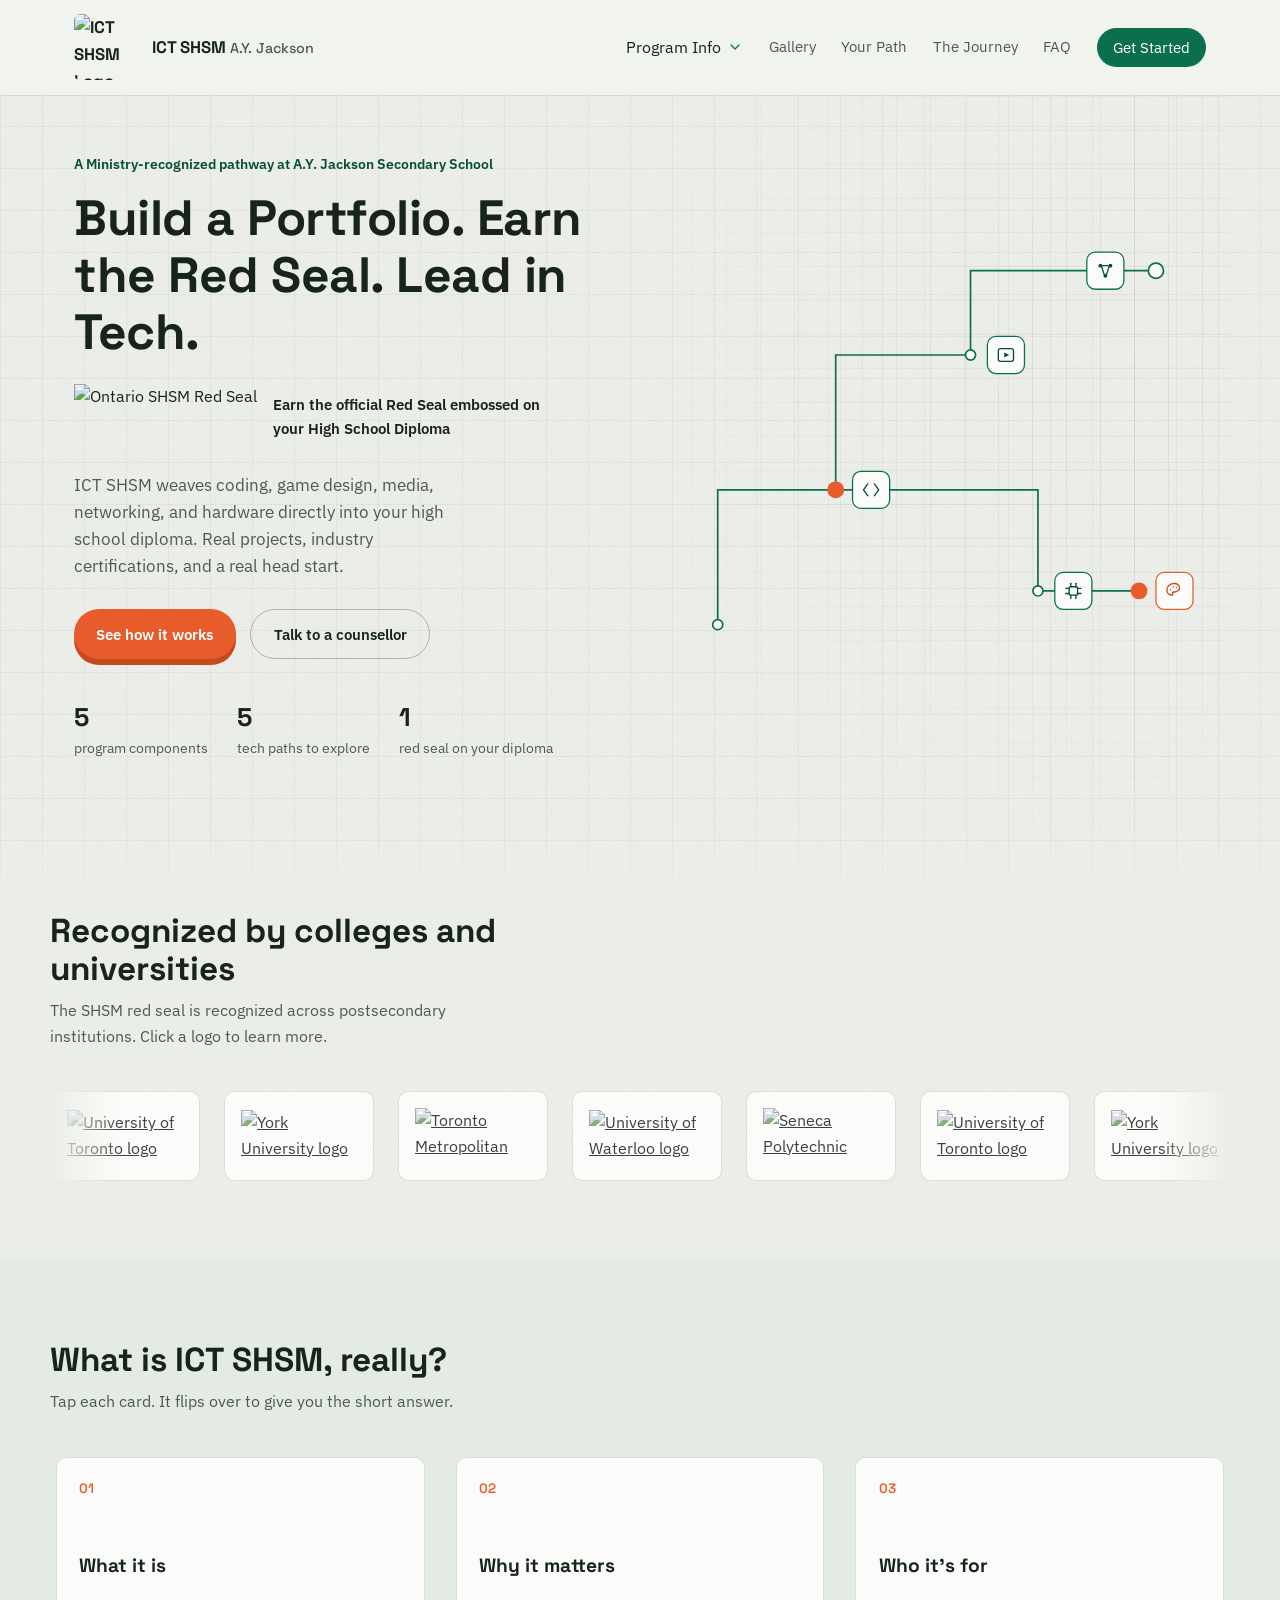
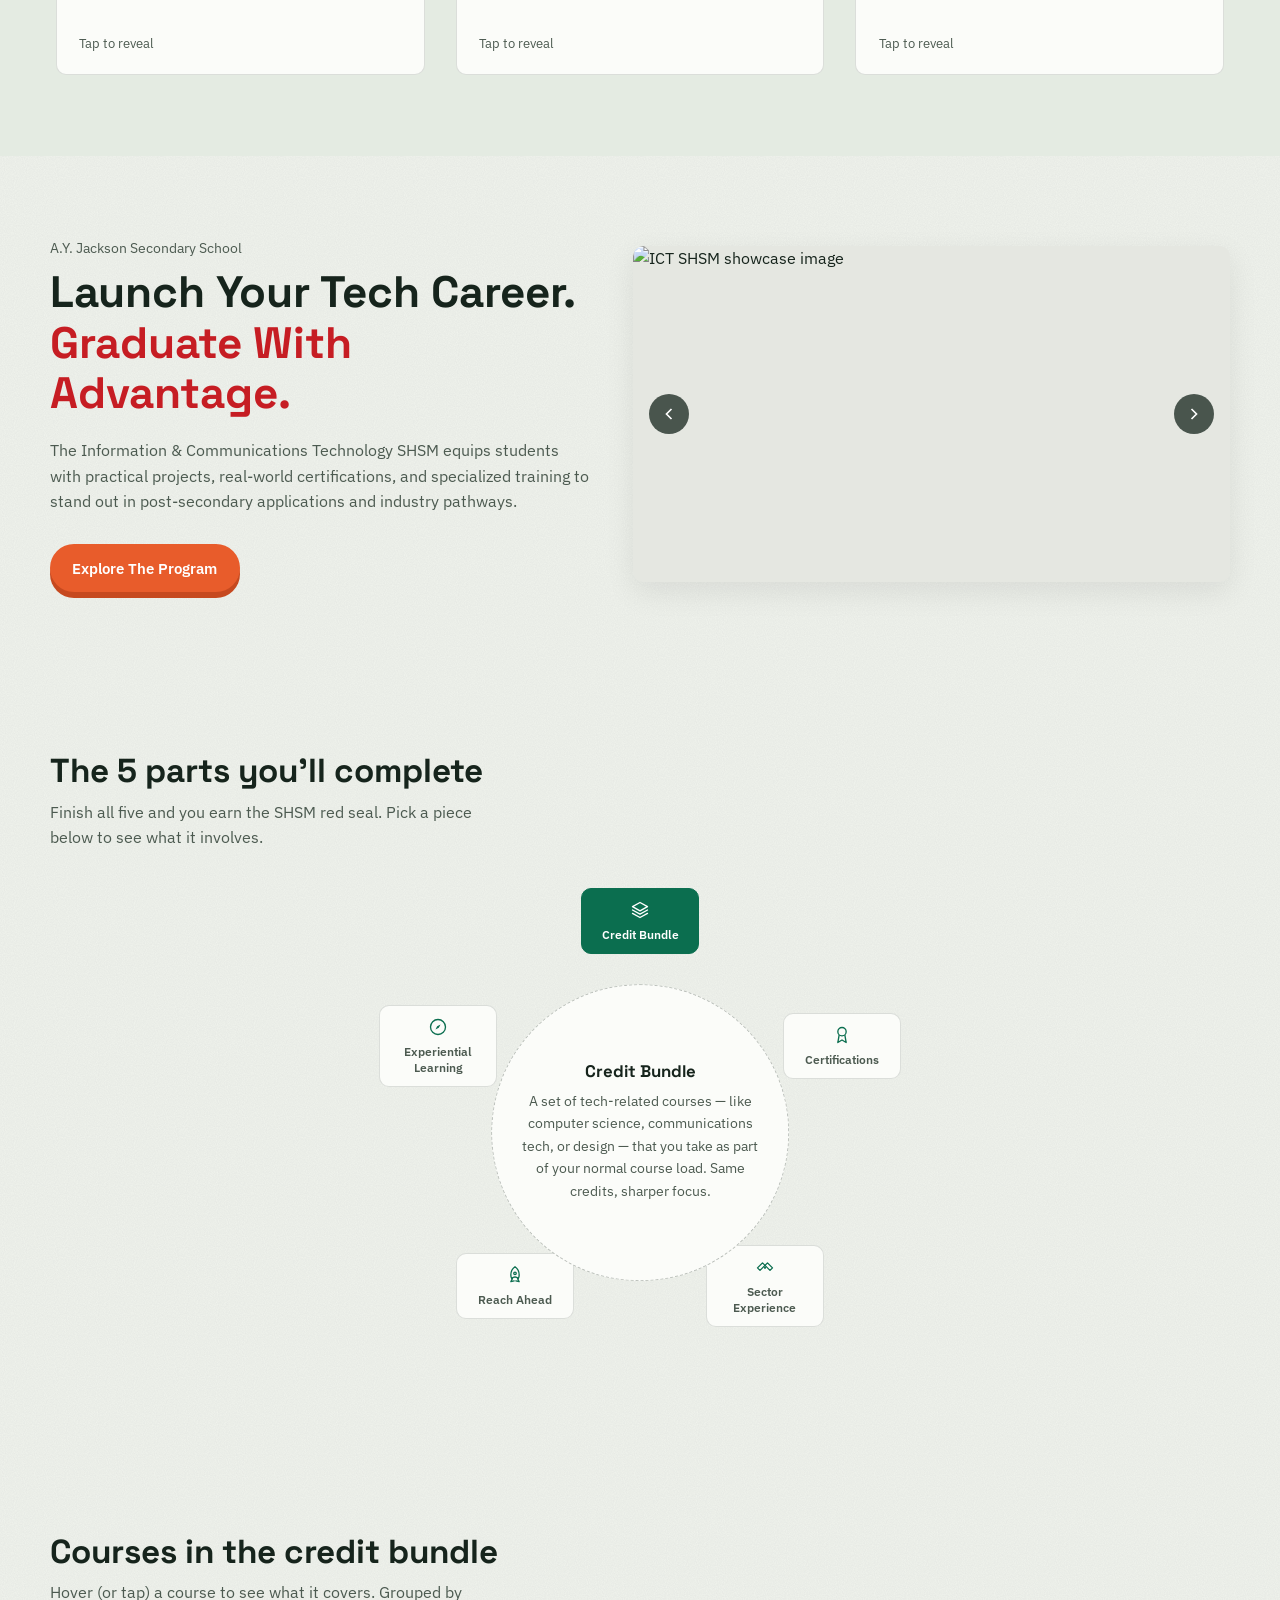
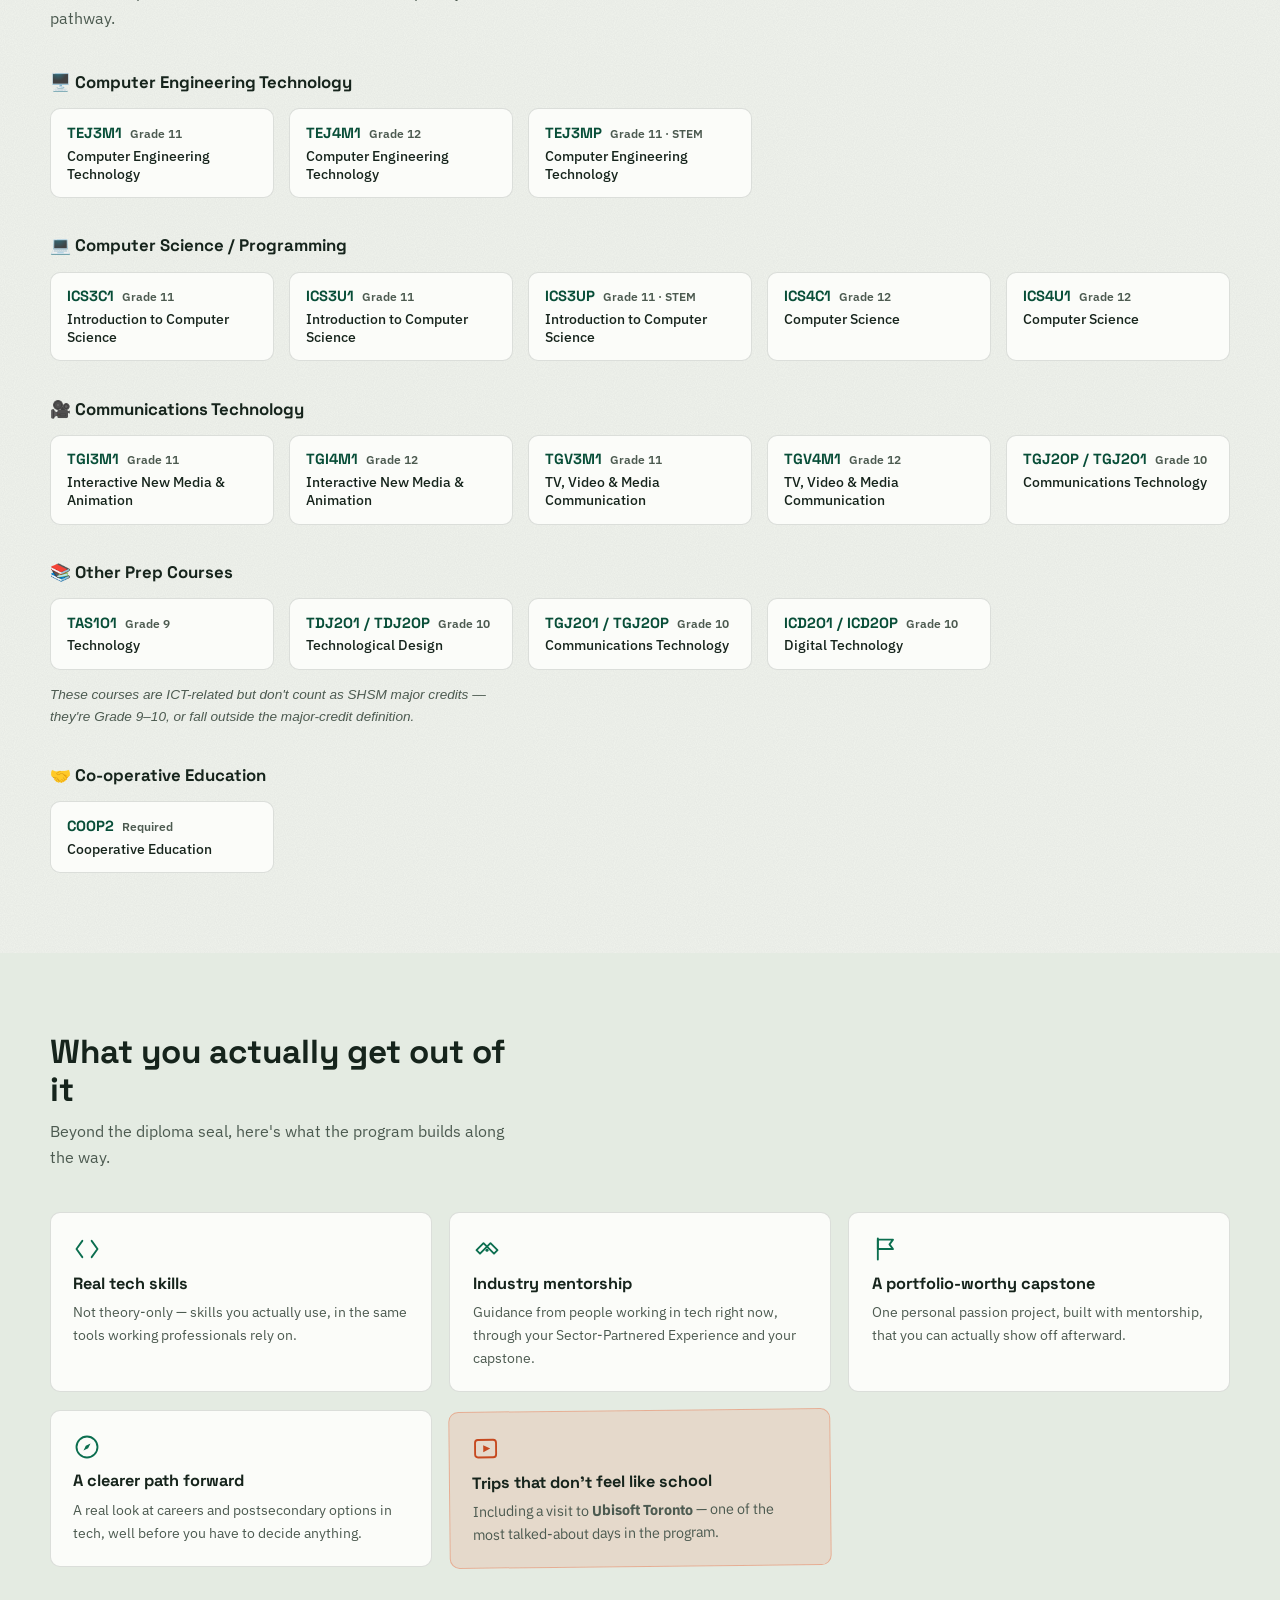
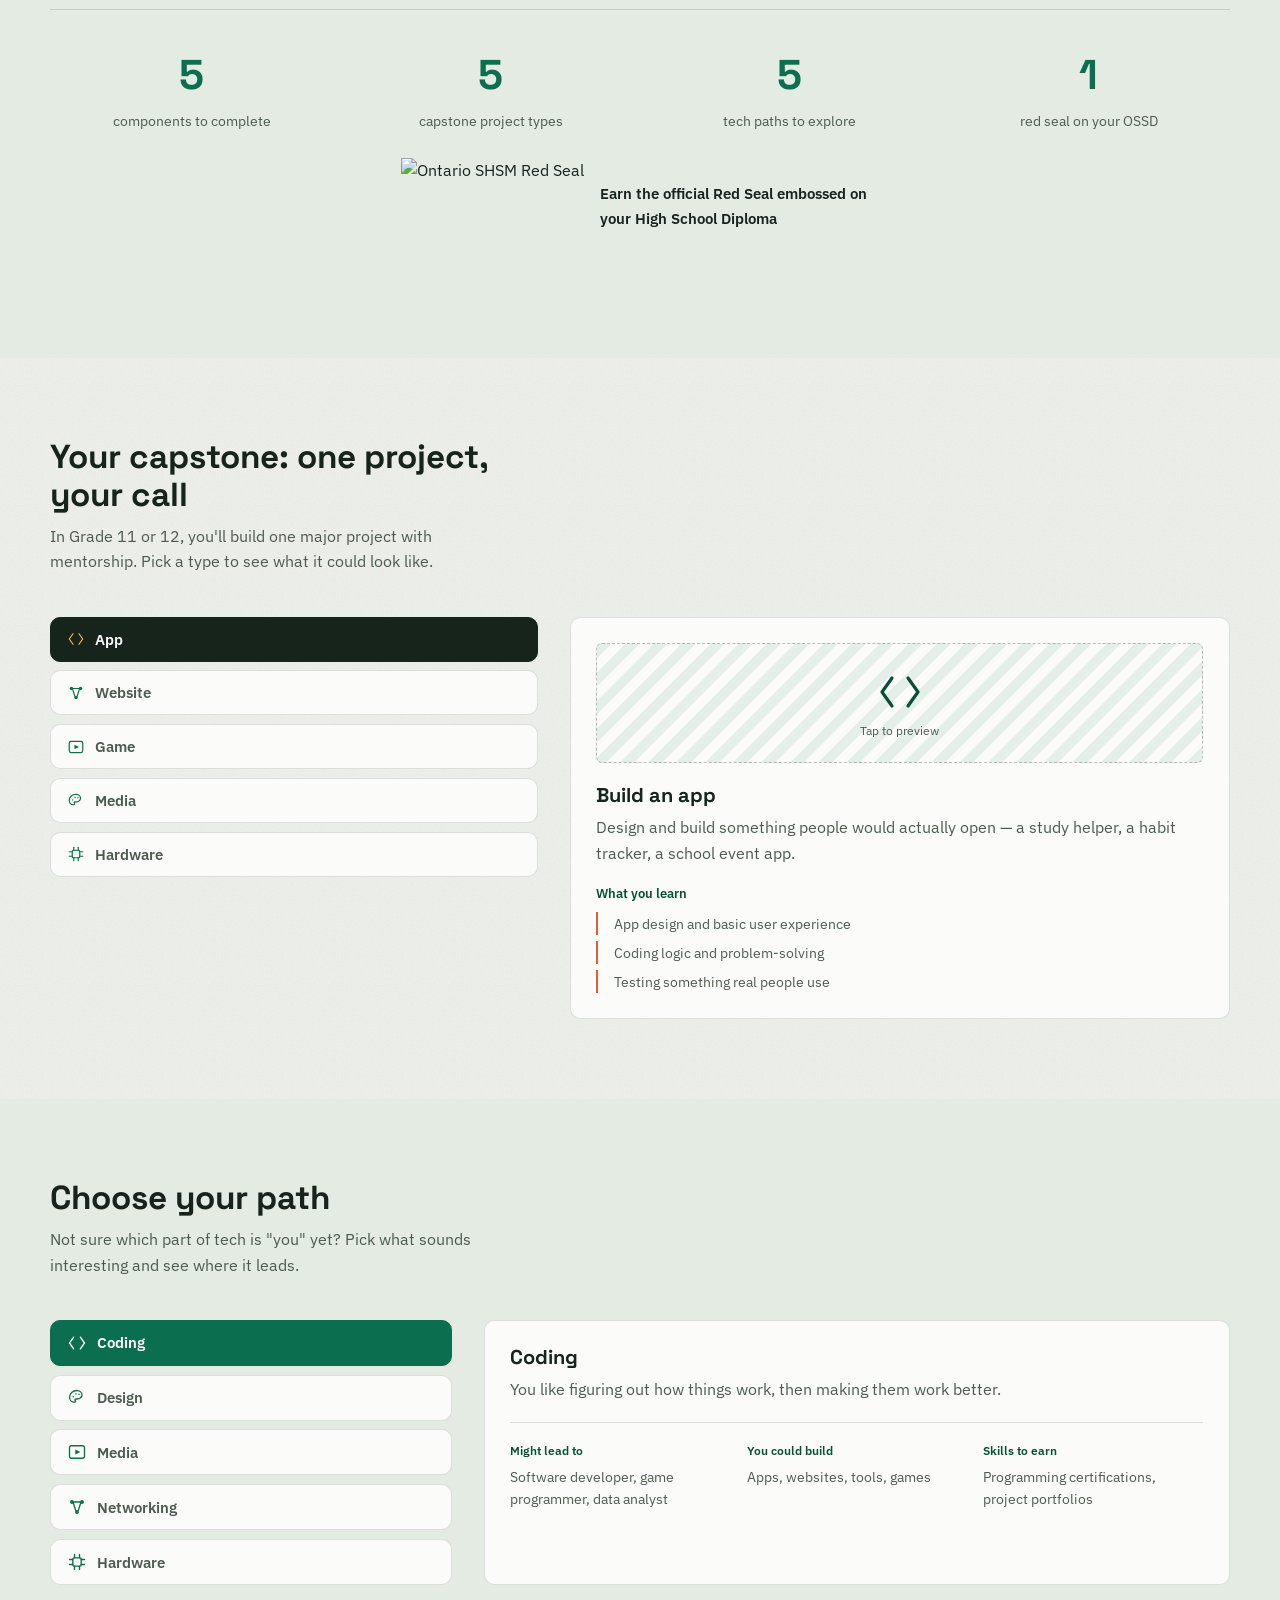
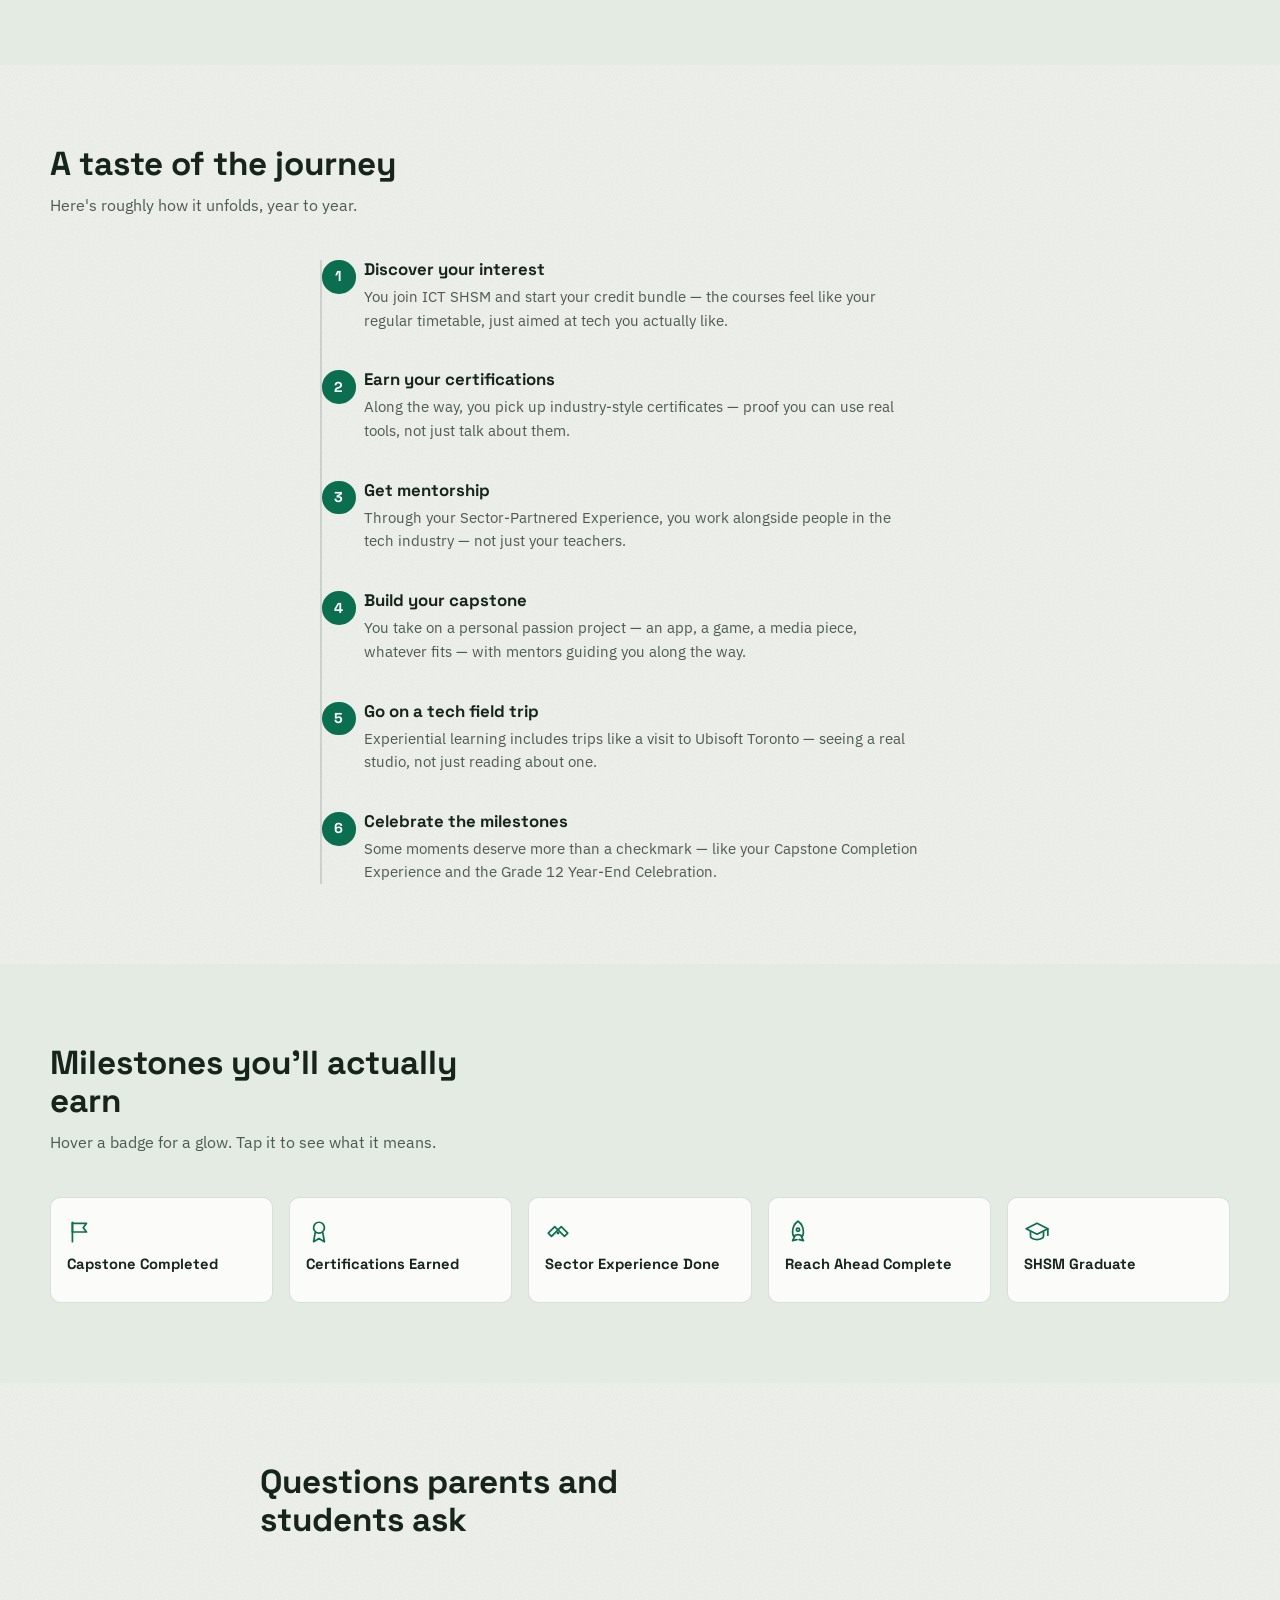
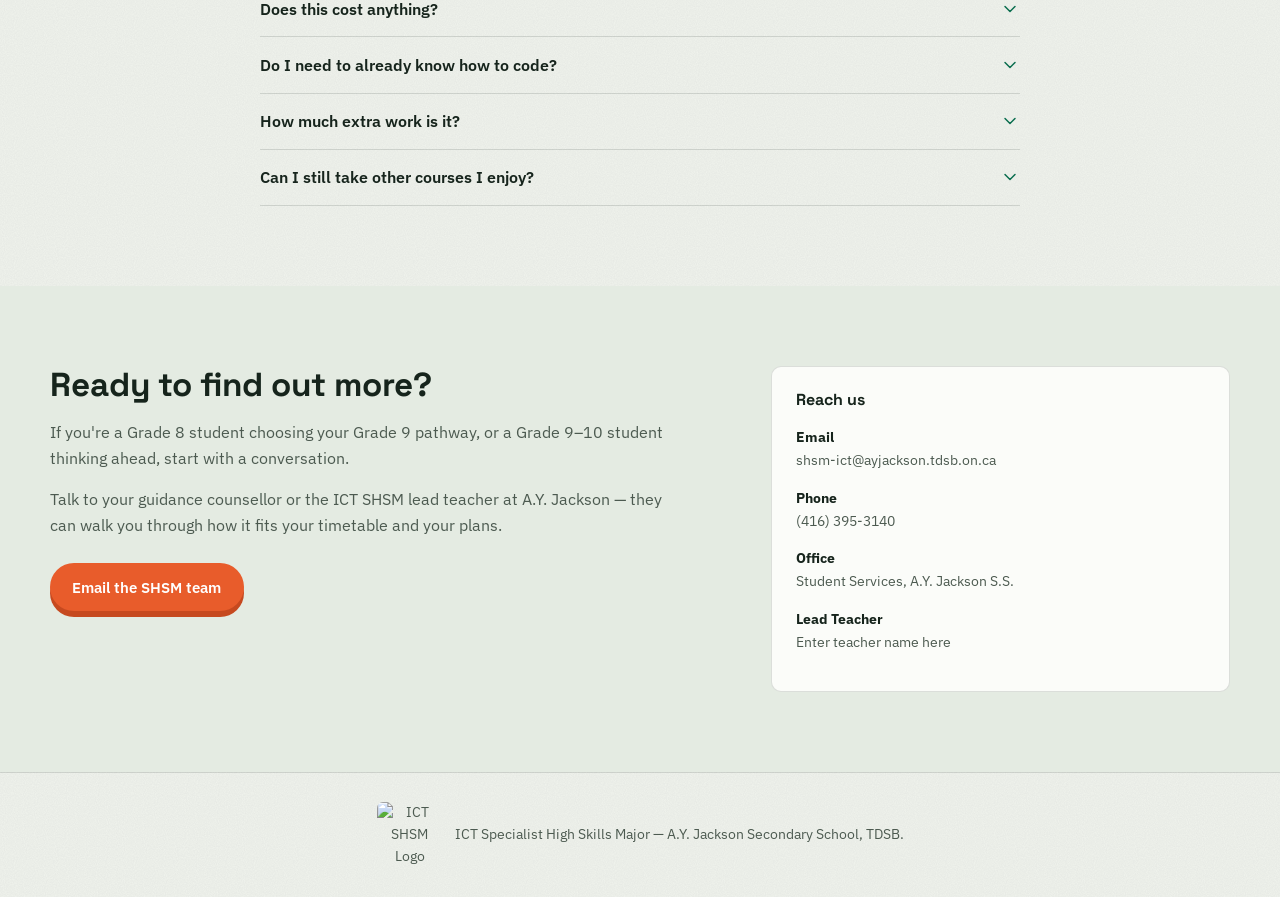
==== commit aa0a5938: "Add courses section with course details Added a new section for courses including various technology" ====
--- a/index.html
+++ b/index.html
@@ -326,6 +326,140 @@
     </div>
   </section>
 
+     <!-- ===================== COURSES ===================== -->
+<section class="section" id="courses">
+  <div class="section-inner">
+    <div class="section-head">
+      <h2>Courses in the credit bundle</h2>
+      <p>Hover (or tap) a course to see what it covers. Grouped by pathway.</p>
+    </div>
+
+    <div class="course-groups">
+
+      <div class="course-group">
+        <h3 class="course-group-title">🖥️ Computer Engineering Technology</h3>
+        <div class="course-grid">
+          <button class="course-chip" type="button">
+            <span class="course-top"><span class="course-code">TEJ3M1</span><span class="course-grade">Grade 11</span></span>
+            <span class="course-name">Computer Engineering Technology</span>
+            <span class="course-tooltip">Introduces computer hardware, circuits, and the design, construction, and testing of digital devices and simple computer systems.</span>
+          </button>
+          <button class="course-chip" type="button">
+            <span class="course-top"><span class="course-code">TEJ4M1</span><span class="course-grade">Grade 12</span></span>
+            <span class="course-name">Computer Engineering Technology</span>
+            <span class="course-tooltip">Builds on the Grade 11 course with more advanced hardware design, microprocessors, and robotics/systems-integration projects.</span>
+          </button>
+          <button class="course-chip" type="button">
+            <span class="course-top"><span class="course-code">TEJ3MP</span><span class="course-grade">Grade 11 · STEM</span></span>
+            <span class="course-name">Computer Engineering Technology</span>
+            <span class="course-tooltip">A STEM-focused variant blending engineering design principles with computer hardware fundamentals.</span>
+          </button>
+        </div>
+      </div>
+
+      <div class="course-group">
+        <h3 class="course-group-title">💻 Computer Science / Programming</h3>
+        <div class="course-grid">
+          <button class="course-chip" type="button">
+            <span class="course-top"><span class="course-code">ICS3C1</span><span class="course-grade">Grade 11</span></span>
+            <span class="course-name">Introduction to Computer Science</span>
+            <span class="course-tooltip">Covers programming fundamentals, problem-solving, and computer applications, with a college-preparation focus.</span>
+          </button>
+          <button class="course-chip" type="button">
+            <span class="course-top"><span class="course-code">ICS3U1</span><span class="course-grade">Grade 11</span></span>
+            <span class="course-name">Introduction to Computer Science</span>
+            <span class="course-tooltip">Introduces programming concepts, algorithms, and software development, aimed at university-bound students.</span>
+          </button>
+          <button class="course-chip" type="button">
+            <span class="course-top"><span class="course-code">ICS3UP</span><span class="course-grade">Grade 11 · STEM</span></span>
+            <span class="course-name">Introduction to Computer Science</span>
+            <span class="course-tooltip">A STEM-enriched version of the intro programming course with added project depth.</span>
+          </button>
+          <button class="course-chip" type="button">
+            <span class="course-top"><span class="course-code">ICS4C1</span><span class="course-grade">Grade 12</span></span>
+            <span class="course-name">Computer Science</span>
+            <span class="course-tooltip">Extends programming skills with more complex projects, data structures, and software design, college-focused.</span>
+          </button>
+          <button class="course-chip" type="button">
+            <span class="course-top"><span class="course-code">ICS4U1</span><span class="course-grade">Grade 12</span></span>
+            <span class="course-name">Computer Science</span>
+            <span class="course-tooltip">Advanced programming, data structures, and software design for university-bound students.</span>
+          </button>
+        </div>
+      </div>
+
+      <div class="course-group">
+        <h3 class="course-group-title">🎥 Communications Technology</h3>
+        <div class="course-grid">
+          <button class="course-chip" type="button">
+            <span class="course-top"><span class="course-code">TGI3M1</span><span class="course-grade">Grade 11</span></span>
+            <span class="course-name">Interactive New Media &amp; Animation</span>
+            <span class="course-tooltip">Explores digital animation, interactive media design, and multimedia production tools.</span>
+          </button>
+          <button class="course-chip" type="button">
+            <span class="course-top"><span class="course-code">TGI4M1</span><span class="course-grade">Grade 12</span></span>
+            <span class="course-name">Interactive New Media &amp; Animation</span>
+            <span class="course-tooltip">Builds advanced skills in animation, interactive design, and multimedia project production.</span>
+          </button>
+          <button class="course-chip" type="button">
+            <span class="course-top"><span class="course-code">TGV3M1</span><span class="course-grade">Grade 11</span></span>
+            <span class="course-name">TV, Video &amp; Media Communication</span>
+            <span class="course-tooltip">Covers video production, broadcast techniques, and media storytelling fundamentals.</span>
+          </button>
+          <button class="course-chip" type="button">
+            <span class="course-top"><span class="course-code">TGV4M1</span><span class="course-grade">Grade 12</span></span>
+            <span class="course-name">TV, Video &amp; Media Communication</span>
+            <span class="course-tooltip">Advanced video and broadcast production, editing, and media project development.</span>
+          </button>
+          <button class="course-chip" type="button">
+            <span class="course-top"><span class="course-code">TGJ2OP / TGJ2O1</span><span class="course-grade">Grade 10</span></span>
+            <span class="course-name">Communications Technology</span>
+            <span class="course-tooltip">Introduces media, video, and digital communication tools. Part of the pathway, but not itself a major credit.</span>
+          </button>
+        </div>
+      </div>
+
+      <div class="course-group">
+        <h3 class="course-group-title">📚 Other Prep Courses</h3>
+        <div class="course-grid">
+          <button class="course-chip" type="button">
+            <span class="course-top"><span class="course-code">TAS1O1</span><span class="course-grade">Grade 9</span></span>
+            <span class="course-name">Technology</span>
+            <span class="course-tooltip">An introductory, exploratory course that surveys multiple technology fields before you specialize.</span>
+          </button>
+          <button class="course-chip" type="button">
+            <span class="course-top"><span class="course-code">TDJ2O1 / TDJ2OP</span><span class="course-grade">Grade 10</span></span>
+            <span class="course-name">Technological Design</span>
+            <span class="course-tooltip">Introduces design principles, CAD basics, and technical problem-solving.</span>
+          </button>
+          <button class="course-chip" type="button">
+            <span class="course-top"><span class="course-code">TGJ2O1 / TGJ2OP</span><span class="course-grade">Grade 10</span></span>
+            <span class="course-name">Communications Technology</span>
+            <span class="course-tooltip">Introductory media and communications technology skills.</span>
+          </button>
+          <button class="course-chip" type="button">
+            <span class="course-top"><span class="course-code">ICD2O1 / ICD2OP</span><span class="course-grade">Grade 10</span></span>
+            <span class="course-name">Digital Technology</span>
+            <span class="course-tooltip">Introduces computer hardware, software applications, and everyday digital skills.</span>
+          </button>
+        </div>
+        <p class="course-group-note">These courses are ICT-related but don't count as SHSM major credits — they're Grade 9–10, or fall outside the major-credit definition.</p>
+      </div>
+
+      <div class="course-group">
+        <h3 class="course-group-title">🤝 Co-operative Education</h3>
+        <div class="course-grid">
+          <button class="course-chip" type="button">
+            <span class="course-top"><span class="course-code">COOP2</span><span class="course-grade">Required</span></span>
+            <span class="course-name">Cooperative Education</span>
+            <span class="course-tooltip">A workplace-based learning placement. Required to complete SHSM, but it isn't counted as a major credit.</span>
+          </button>
+        </div>
+      </div>
+
+    </div>
+  </div>
+</section>
   <!-- ===================== WHAT YOU GET / STATS ===================== -->
   <section class="section band-alt" id="benefits">
     <div class="section-inner">
--- a/styles.css
+++ b/styles.css
@@ -1296,3 +1296,106 @@
 @media (max-width: 640px) {
   .uni-logo { width: 120px; height: 74px; padding: 0.75rem; }
 }
+/* ===================== Courses ===================== */
+.course-groups {
+  display: flex;
+  flex-direction: column;
+  gap: 2.4rem;
+}
+
+.course-group-title {
+  font-size: 1.05rem;
+  font-weight: 700;
+  margin-bottom: 1rem;
+}
+
+.course-group-note {
+  margin-top: 0.9rem;
+  font-size: 0.85rem;
+  font-style: italic;
+}
+
+.course-grid {
+  display: grid;
+  grid-template-columns: repeat(auto-fill, minmax(220px, 1fr));
+  gap: 0.9rem;
+}
+
+.course-chip {
+  position: relative;
+  text-align: left;
+  background: var(--surface);
+  border: 1px solid var(--line);
+  border-radius: var(--radius-md);
+  padding: 0.9rem 1rem;
+  display: flex;
+  flex-direction: column;
+  gap: 0.3rem;
+  transition: border-color 0.2s var(--ease), box-shadow 0.2s var(--ease);
+}
+
+.course-chip:hover,
+.course-chip:focus-visible {
+  border-color: var(--teal);
+  box-shadow: 0 6px 16px rgba(22, 36, 28, 0.08);
+}
+
+.course-top {
+  display: flex;
+  align-items: baseline;
+  justify-content: space-between;
+  gap: 0.5rem;
+}
+
+.course-code {
+  font-family: var(--font-head);
+  font-weight: 700;
+  font-size: 0.92rem;
+  color: var(--teal-deep);
+}
+
+.course-grade {
+  font-size: 0.72rem;
+  font-weight: 600;
+  color: var(--ink-soft);
+  white-space: nowrap;
+}
+
+.course-name {
+  font-size: 0.88rem;
+  font-weight: 500;
+  color: var(--ink);
+}
+
+/* Tooltip: hidden by default, fades in on hover/focus, fades back out
+   the moment the pointer/focus leaves — no click needed, no lingering popup. */
+.course-tooltip {
+  position: absolute;
+  left: 0;
+  right: 0;
+  bottom: calc(100% + 8px);
+  background: var(--ink);
+  color: #fff;
+  font-size: 0.82rem;
+  line-height: 1.45;
+  padding: 0.75rem 0.9rem;
+  border-radius: var(--radius-sm);
+  box-shadow: 0 10px 24px rgba(22, 36, 28, 0.25);
+  opacity: 0;
+  visibility: hidden;
+  transform: translateY(4px);
+  transition: opacity 0.18s var(--ease), transform 0.18s var(--ease), visibility 0.18s;
+  z-index: 5;
+  pointer-events: none;
+}
+
+.course-chip:hover .course-tooltip,
+.course-chip:focus-visible .course-tooltip {
+  opacity: 1;
+  visibility: visible;
+  transform: translateY(0);
+}
+
+@media (max-width: 640px) {
+  .course-grid { grid-template-columns: 1fr; }
+}
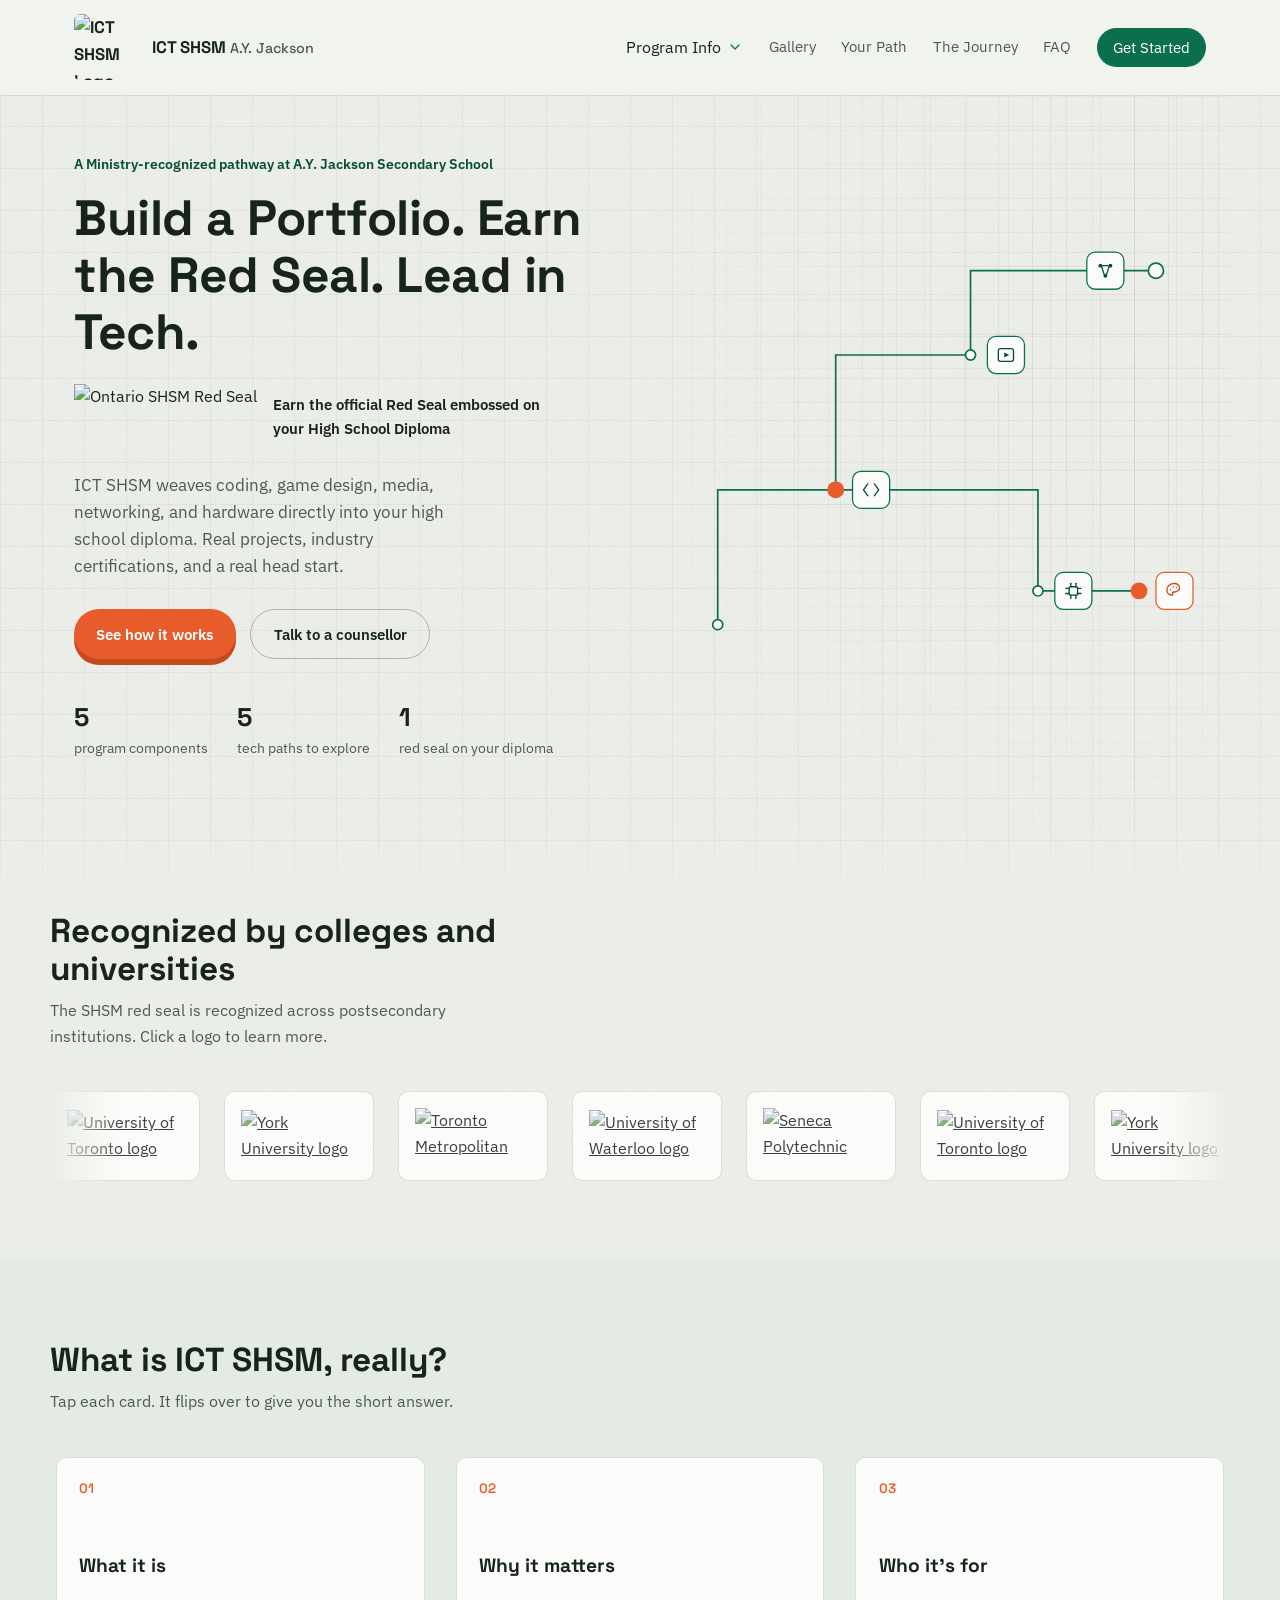
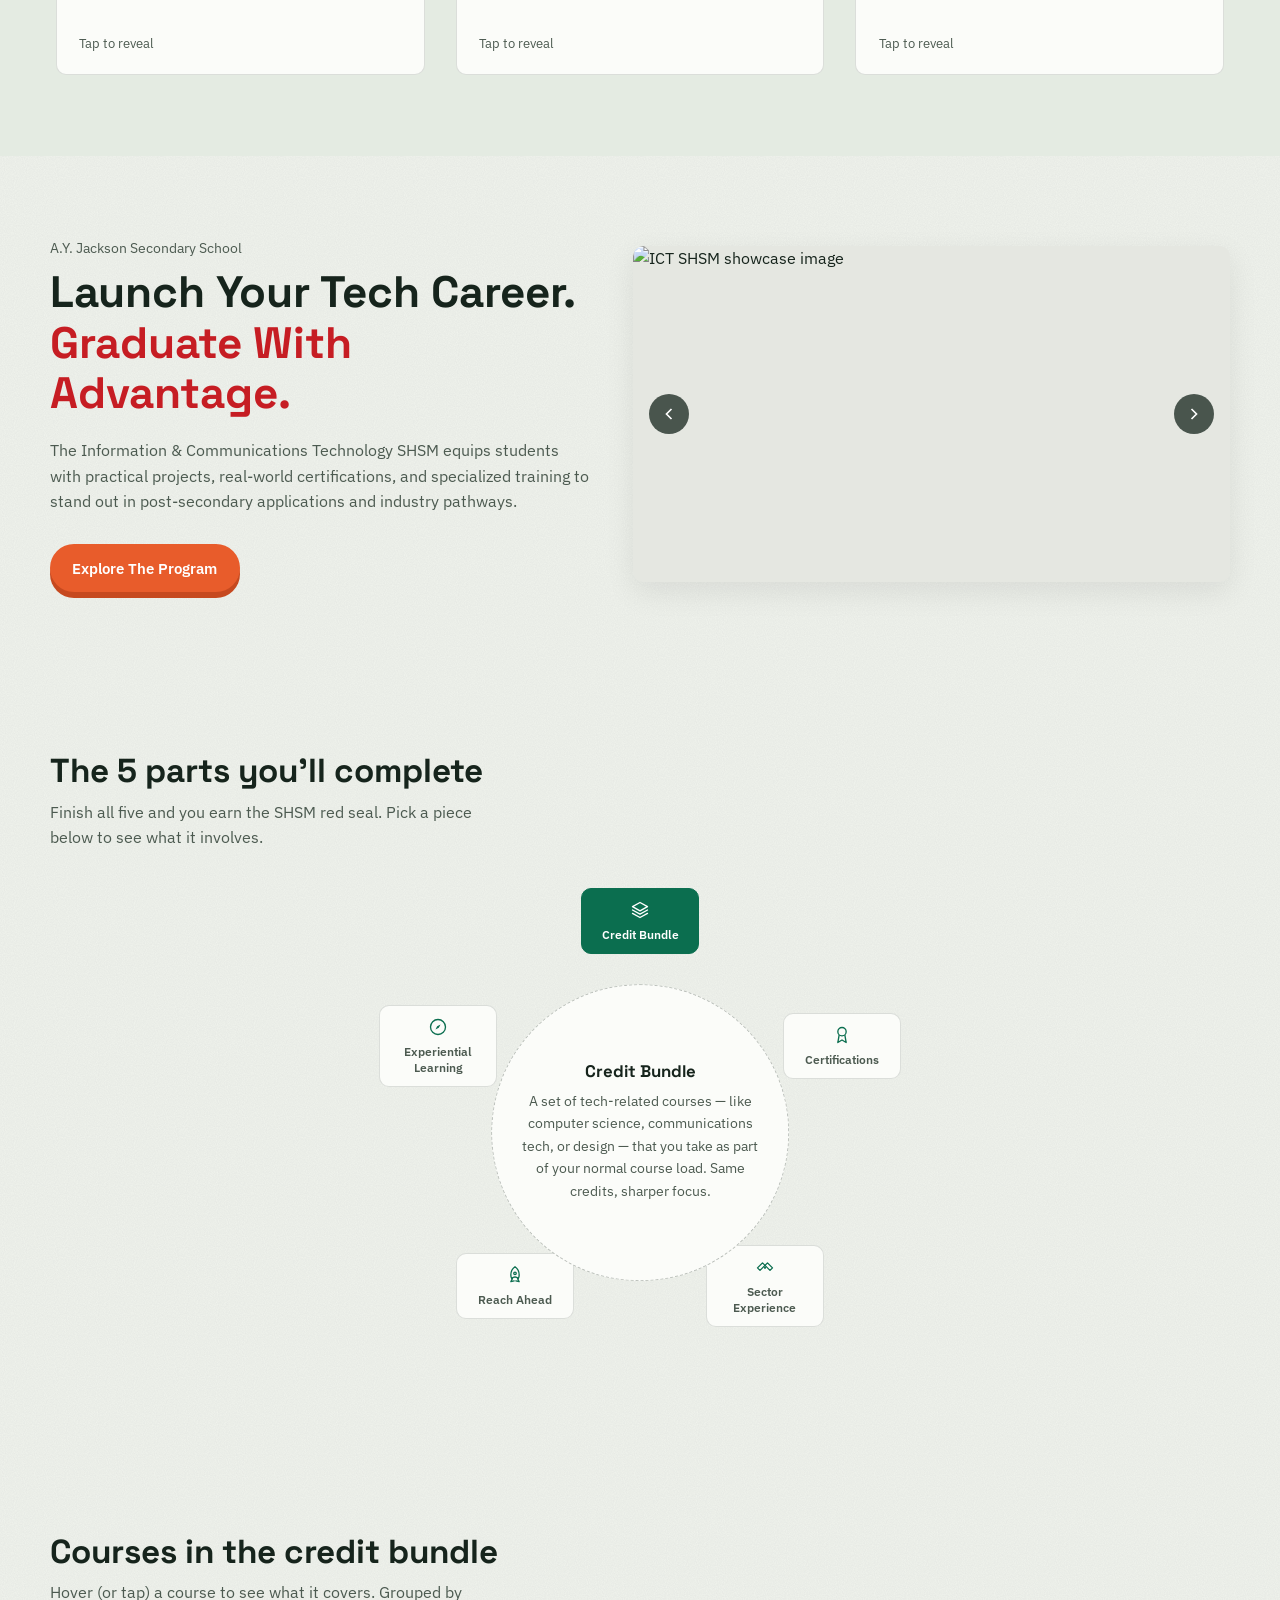
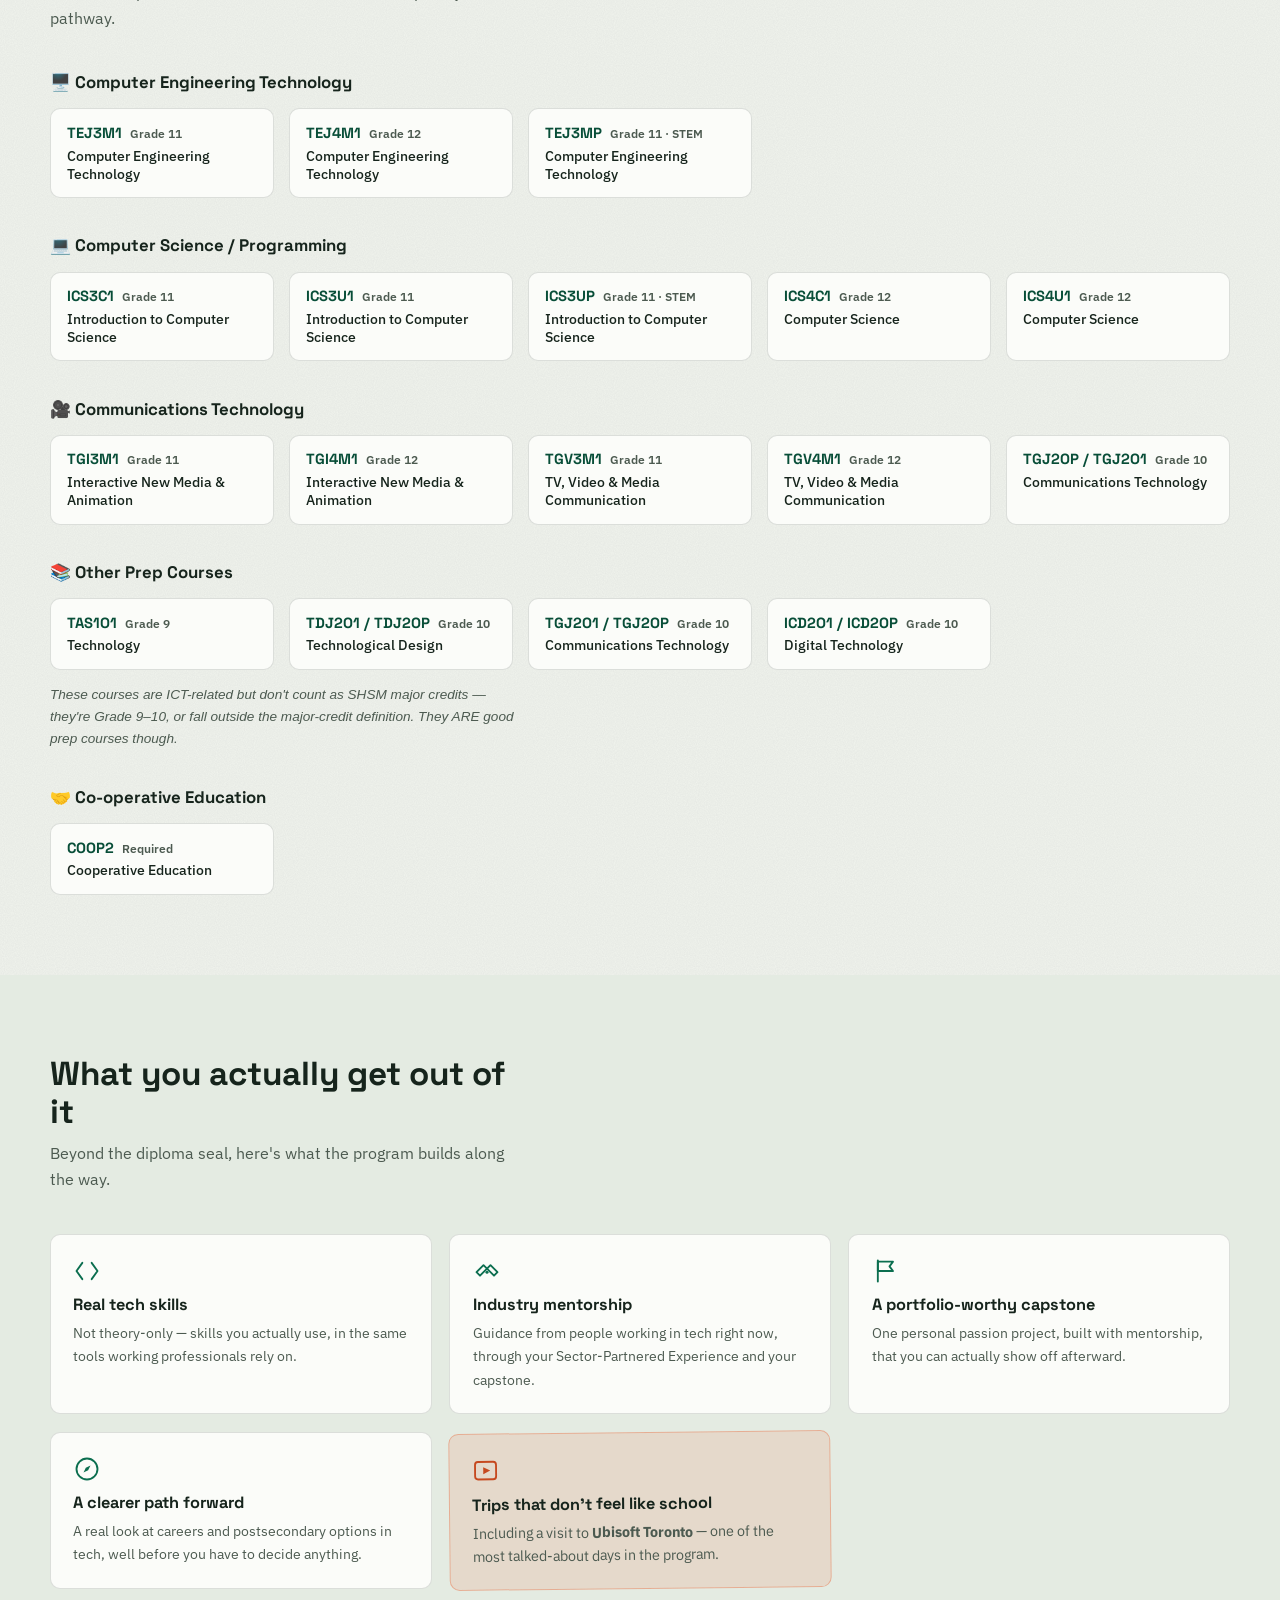
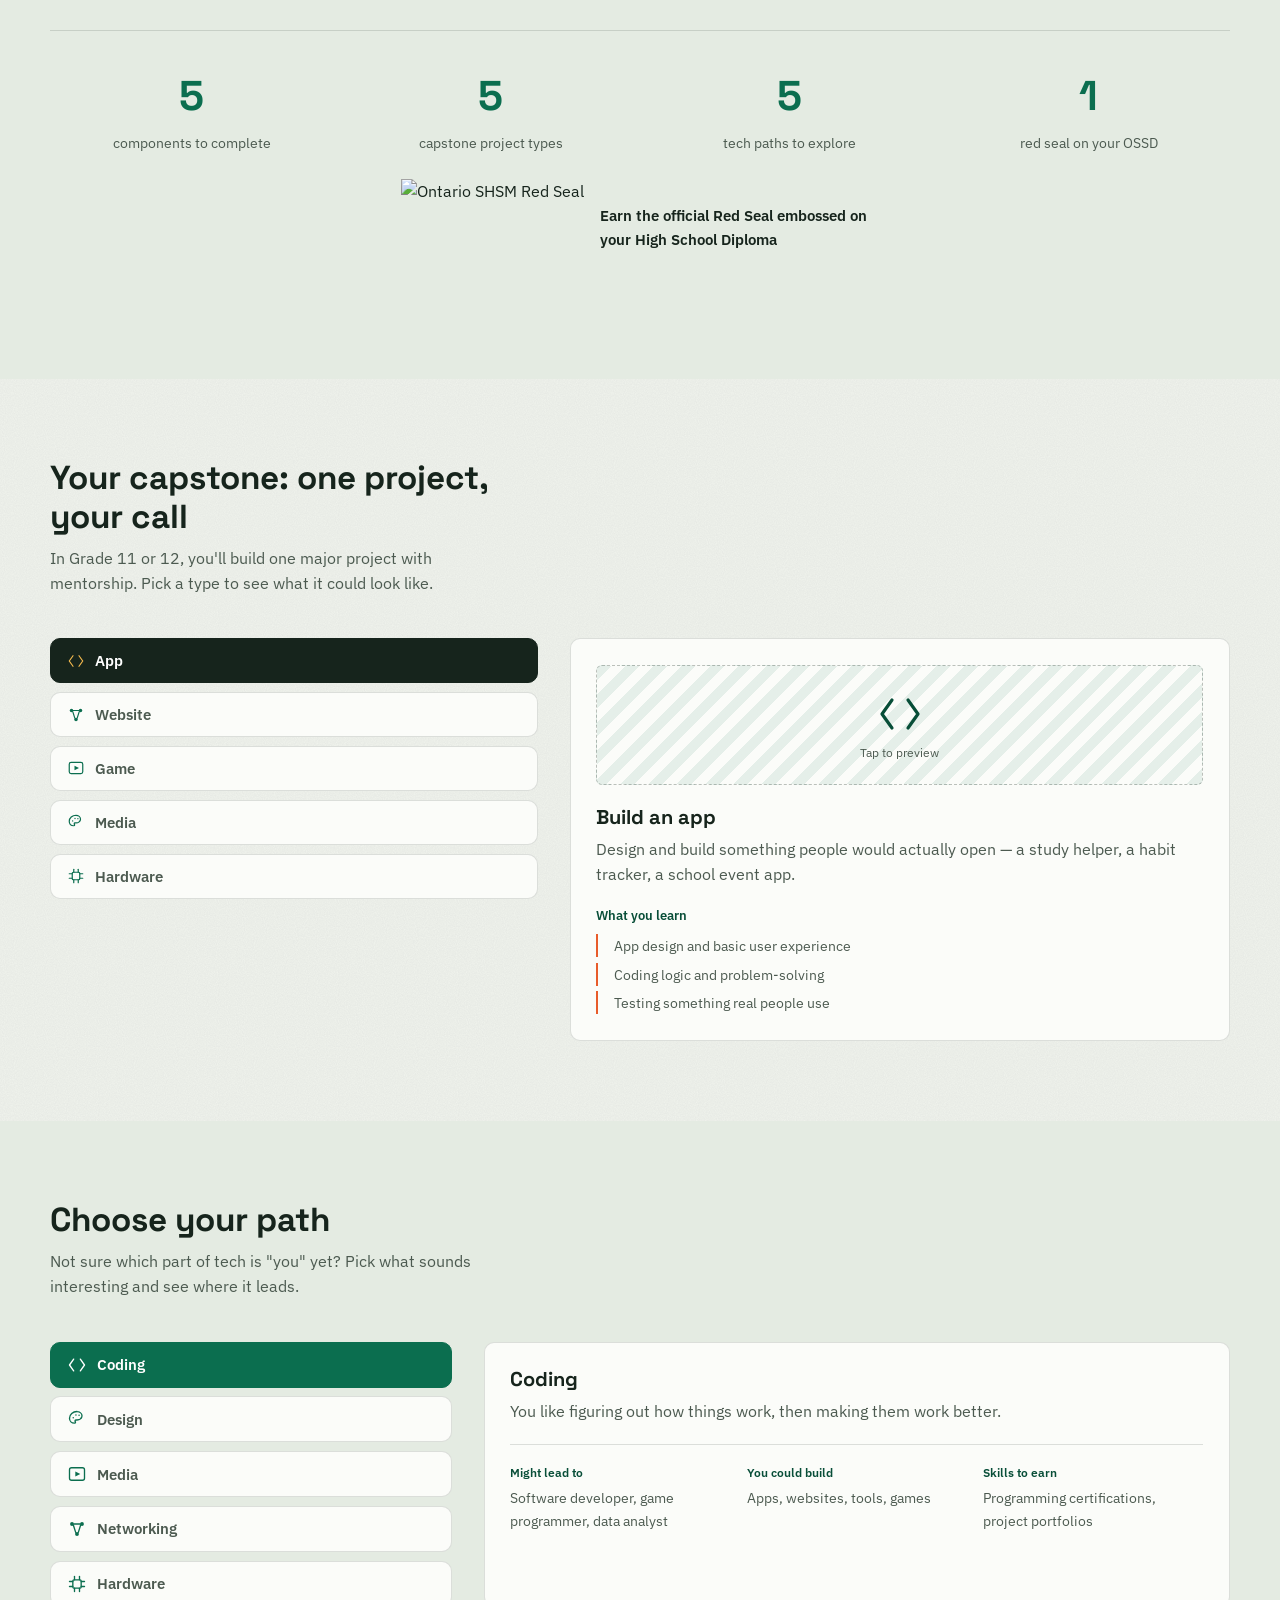
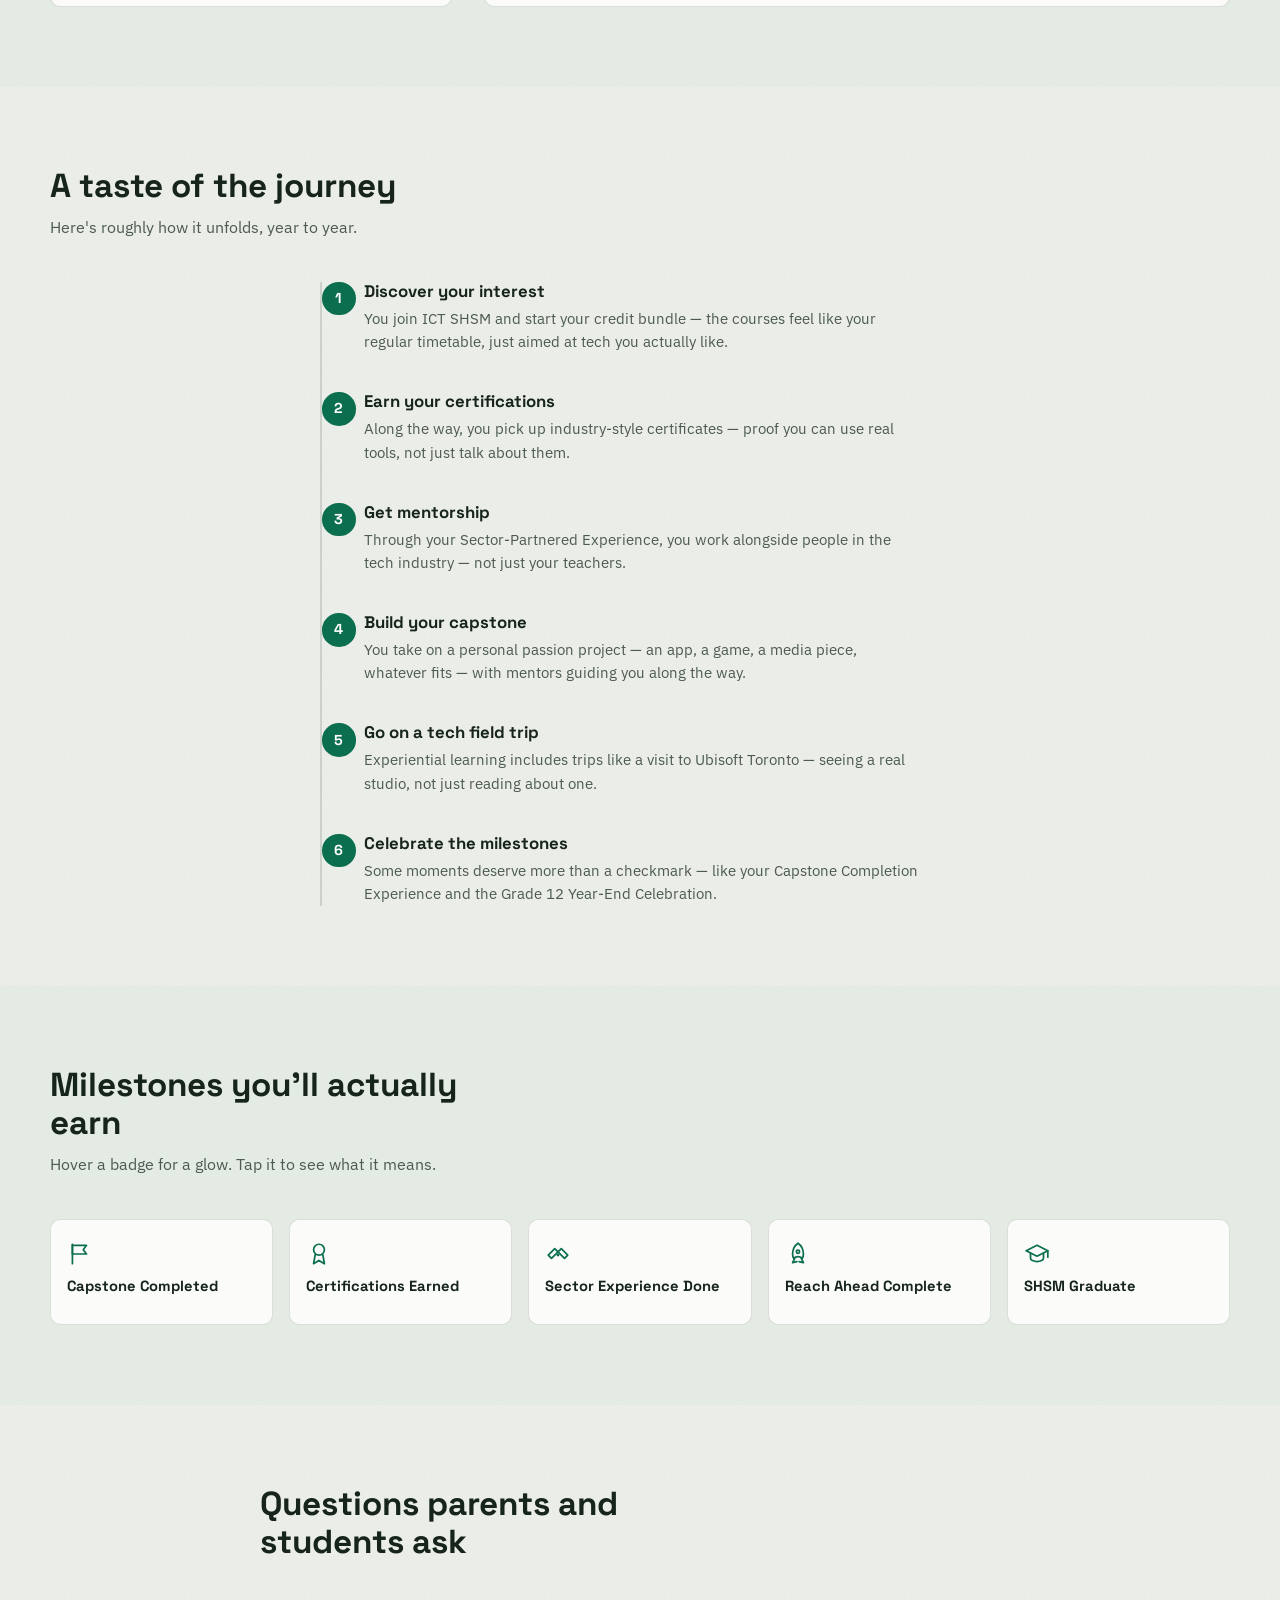
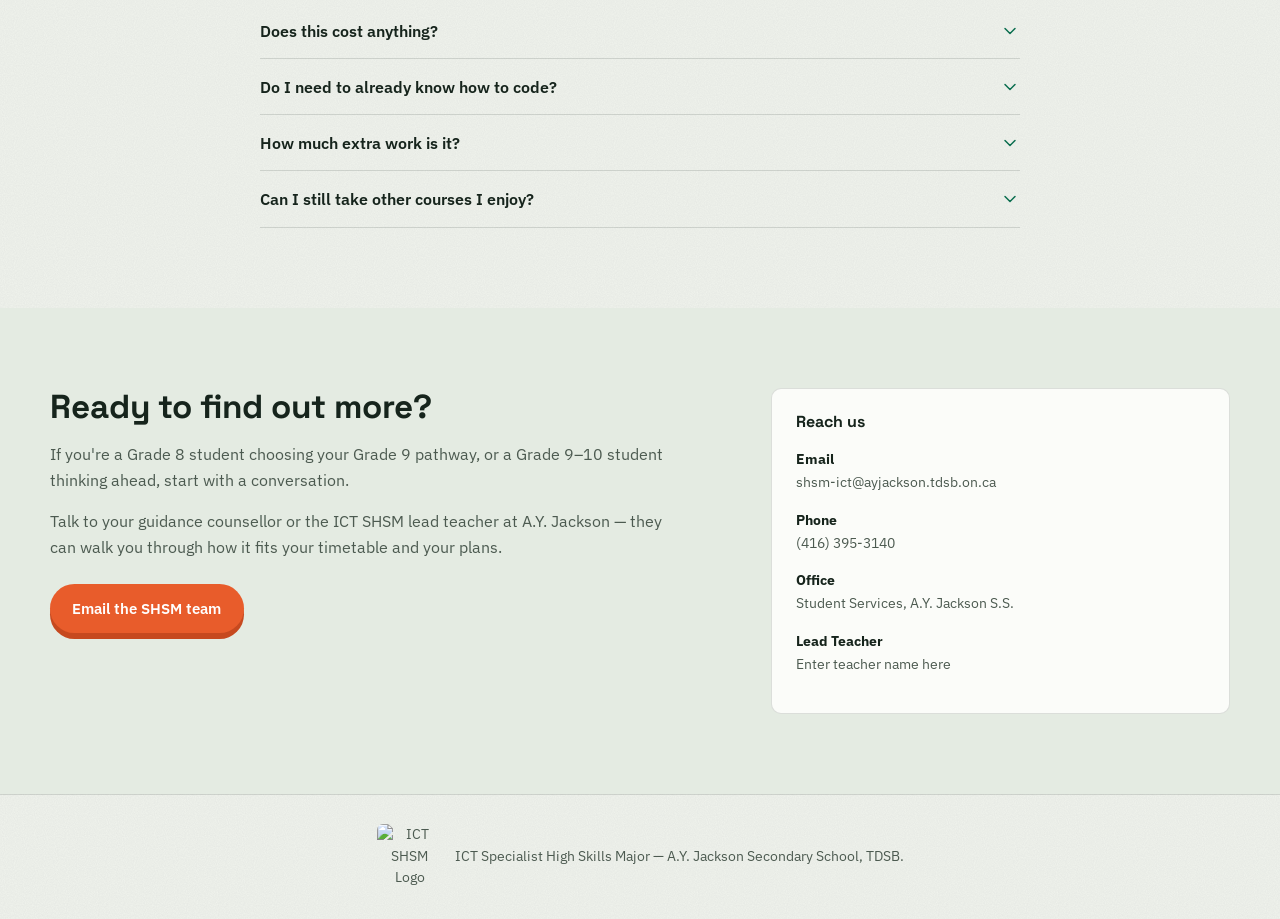
==== commit c253262c: "Modify course note and fix HTML formatting Updated course group note to emphasize prep courses and a" ====
--- a/index.html
+++ b/index.html
@@ -81,25 +81,27 @@
     </a>
 
     <nav class="primary-nav" id="primaryNav" aria-label="Main">
-      <!-- Dropdown Group for Program Details -->
-      <div class="nav-dropdown">
-        <button class="dropdown-toggle" aria-expanded="false">
-          Program Info
-          <svg class="icon icon-chevron" width="16" height="16"><use href="#icon-chevron"/></svg>
-        </button>
-        <div class="dropdown-menu">
-          <a href="#what-is">What Is It?</a>
-          <a href="#components">The 5 Parts</a>
-          <a href="#capstone">Capstones</a>
-        </div>
-      </div>
-
-      <a href="#showcase">Gallery</a>
-      <a href="#paths">Your Path</a>
-      <a href="#journey">The Journey</a>
-      <a href="#faq">FAQ</a>
-      <a href="#contact" class="nav-cta">Get Started</a>
-    </nav>
+  <!-- Dropdown Group for Program Details -->
+  <div class="nav-dropdown">
+    <button class="dropdown-toggle" aria-expanded="false">
+      Program Info
+      <svg class="icon icon-chevron" width="16" height="16"><use href="#icon-chevron"/></svg>
+    </button>
+    <div class="dropdown-menu">
+      <a href="#what-is">What Is It?</a>
+      <a href="#components">The 5 Parts</a>
+      <a href="#courses">Courses</a>
+      <a href="#capstone">Capstones</a>
+      <a href="#universities">Universities</a>
+    </div>
+  </div>
+
+  <a href="#showcase">Gallery</a>
+  <a href="#paths">Your Path</a>
+  <a href="#journey">The Journey</a>
+  <a href="#faq">FAQ</a>
+  <a href="#contact" class="nav-cta">Get Started</a>
+</nav>
 
     <button class="nav-toggle" id="navToggle" aria-expanded="false" aria-controls="primaryNav" aria-label="Open menu">
       <svg class="icon icon-open" width="24" height="24"><use href="#icon-menu"/></svg>
@@ -326,7 +328,7 @@
     </div>
   </section>
 
-     <!-- ===================== COURSES ===================== -->
+<!-- ===================== COURSES ===================== -->
 <section class="section" id="courses">
   <div class="section-inner">
     <div class="section-head">
@@ -443,7 +445,7 @@
             <span class="course-tooltip">Introduces computer hardware, software applications, and everyday digital skills.</span>
           </button>
         </div>
-        <p class="course-group-note">These courses are ICT-related but don't count as SHSM major credits — they're Grade 9–10, or fall outside the major-credit definition.</p>
+        <p class="course-group-note">These courses are ICT-related but don't count as SHSM major credits — they're Grade 9–10, or fall outside the major-credit definition. They ARE good prep courses though.</p>
       </div>
 
       <div class="course-group">
@@ -460,6 +462,7 @@
     </div>
   </div>
 </section>
+
   <!-- ===================== WHAT YOU GET / STATS ===================== -->
   <section class="section band-alt" id="benefits">
     <div class="section-inner">
@@ -852,6 +855,7 @@
   </div>
 </div>
 
-<script src="script.js"></script>
+<script src="script.js">
+</script>
 </body>
 </html>
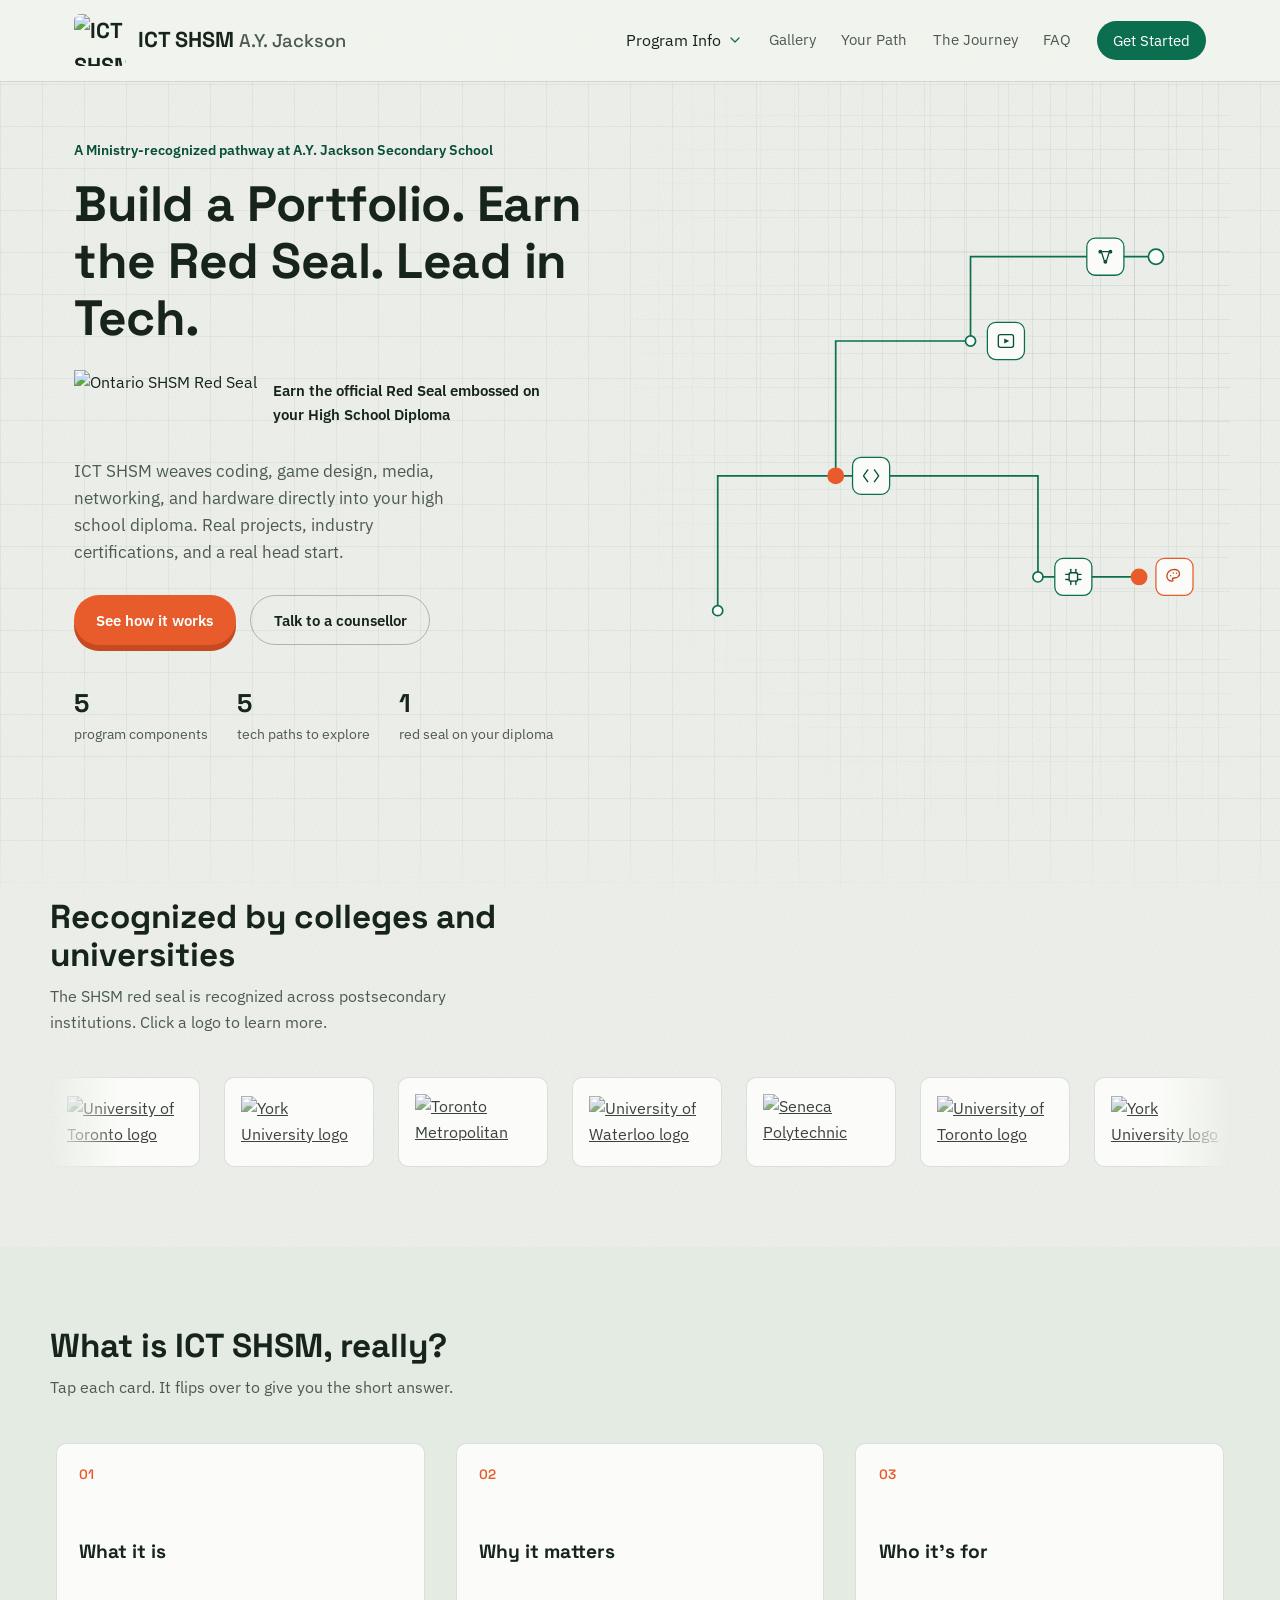
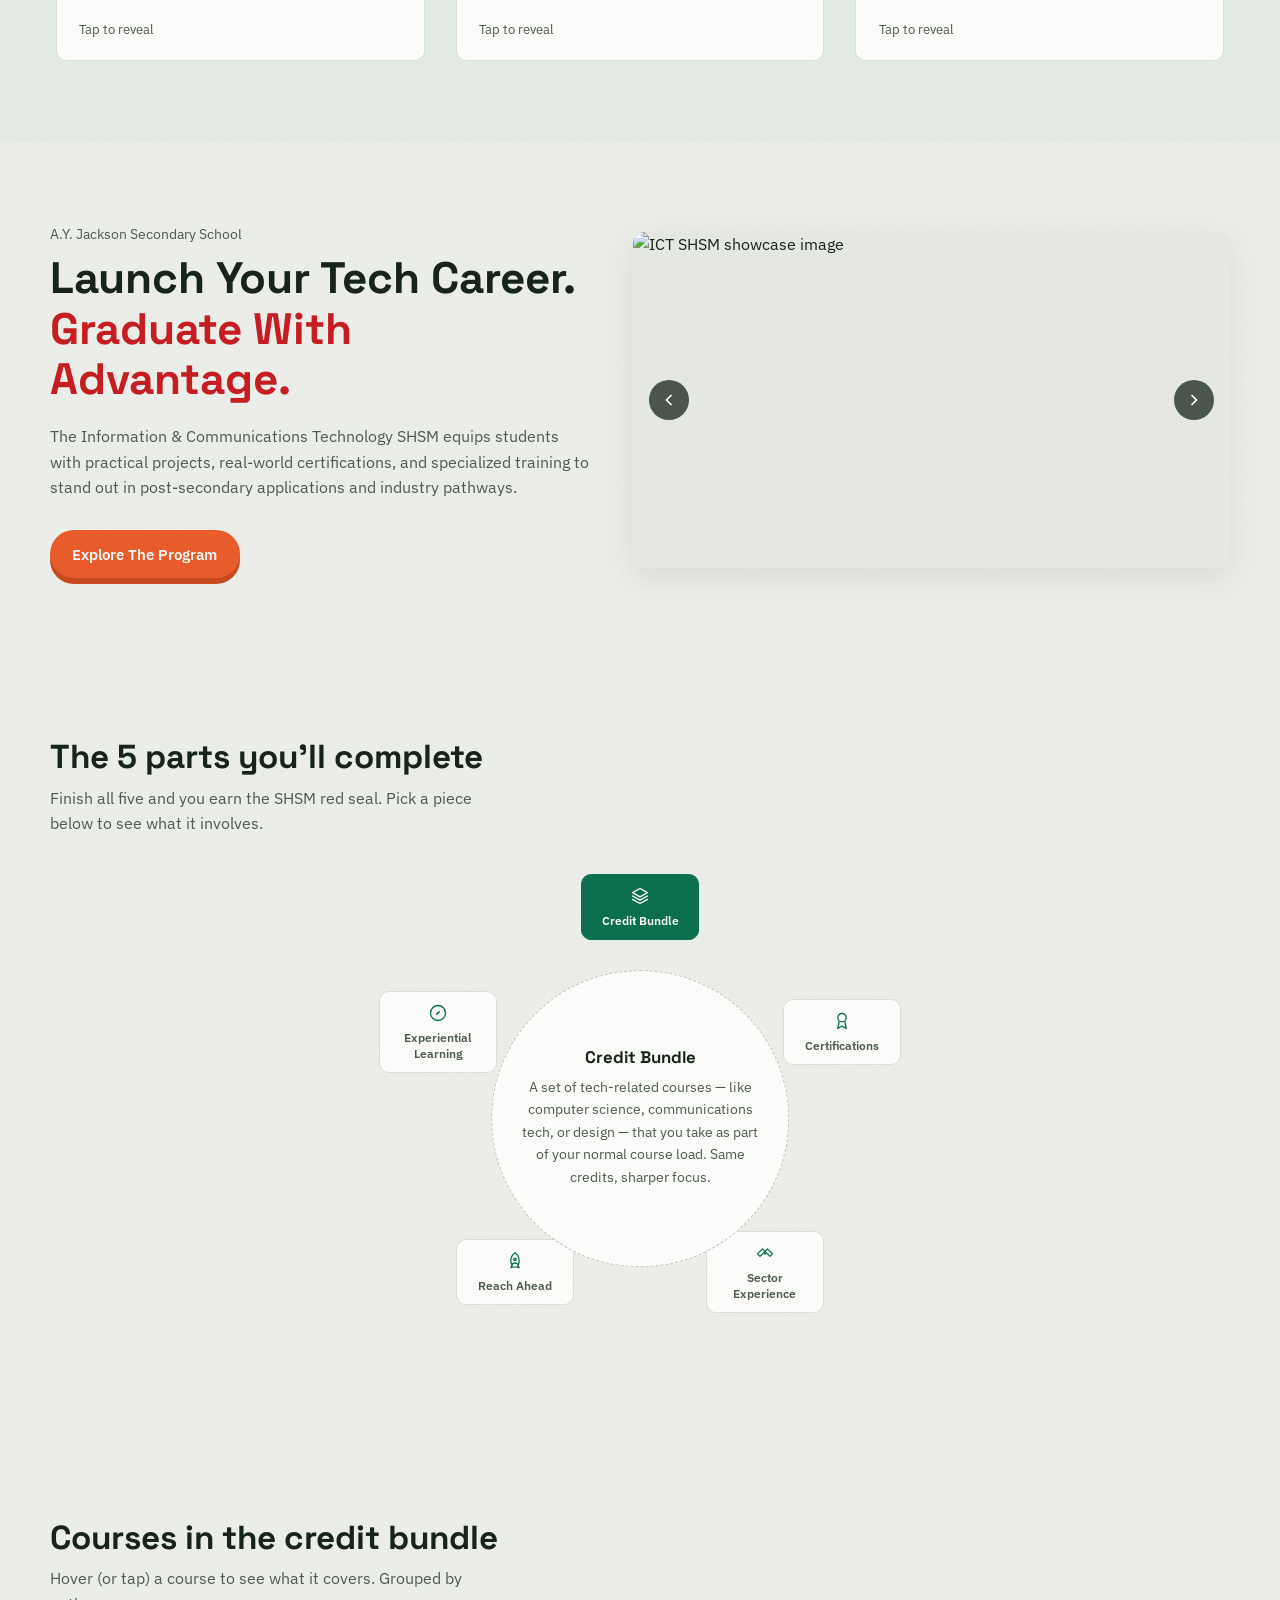
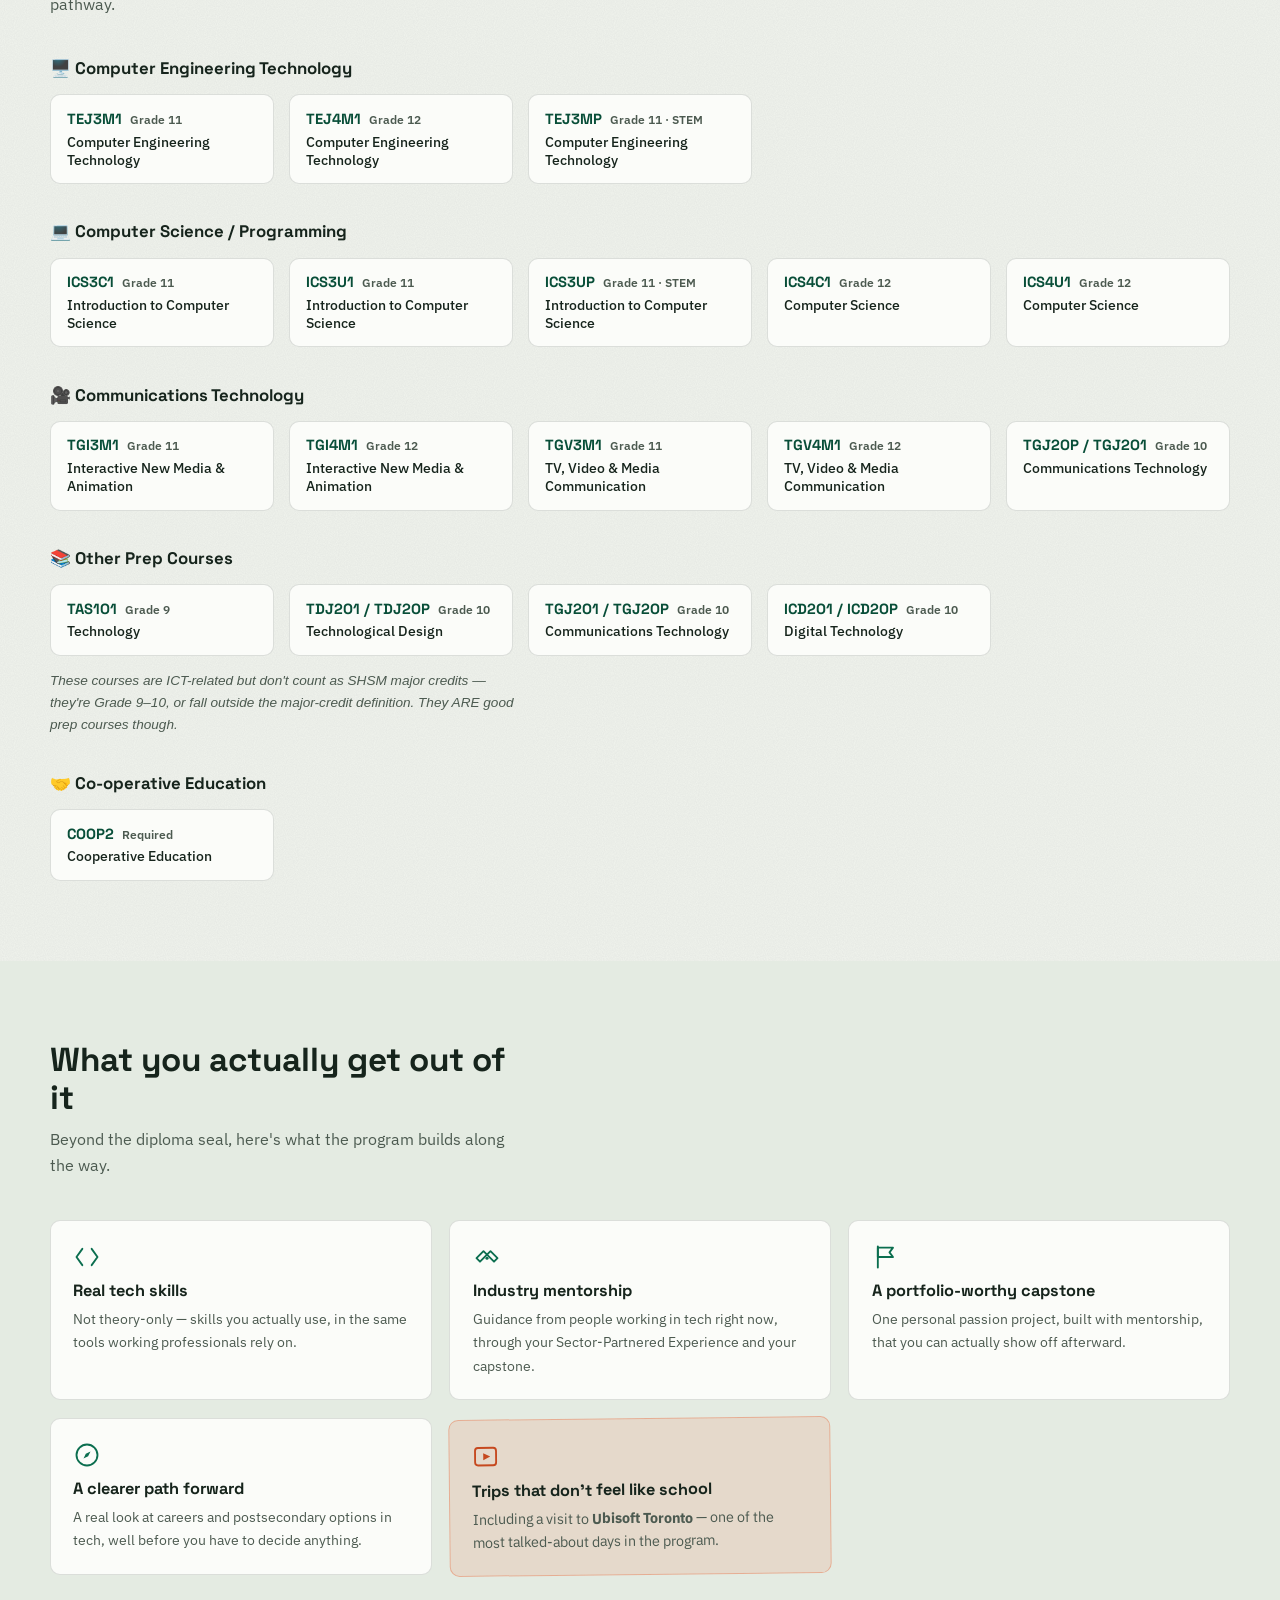
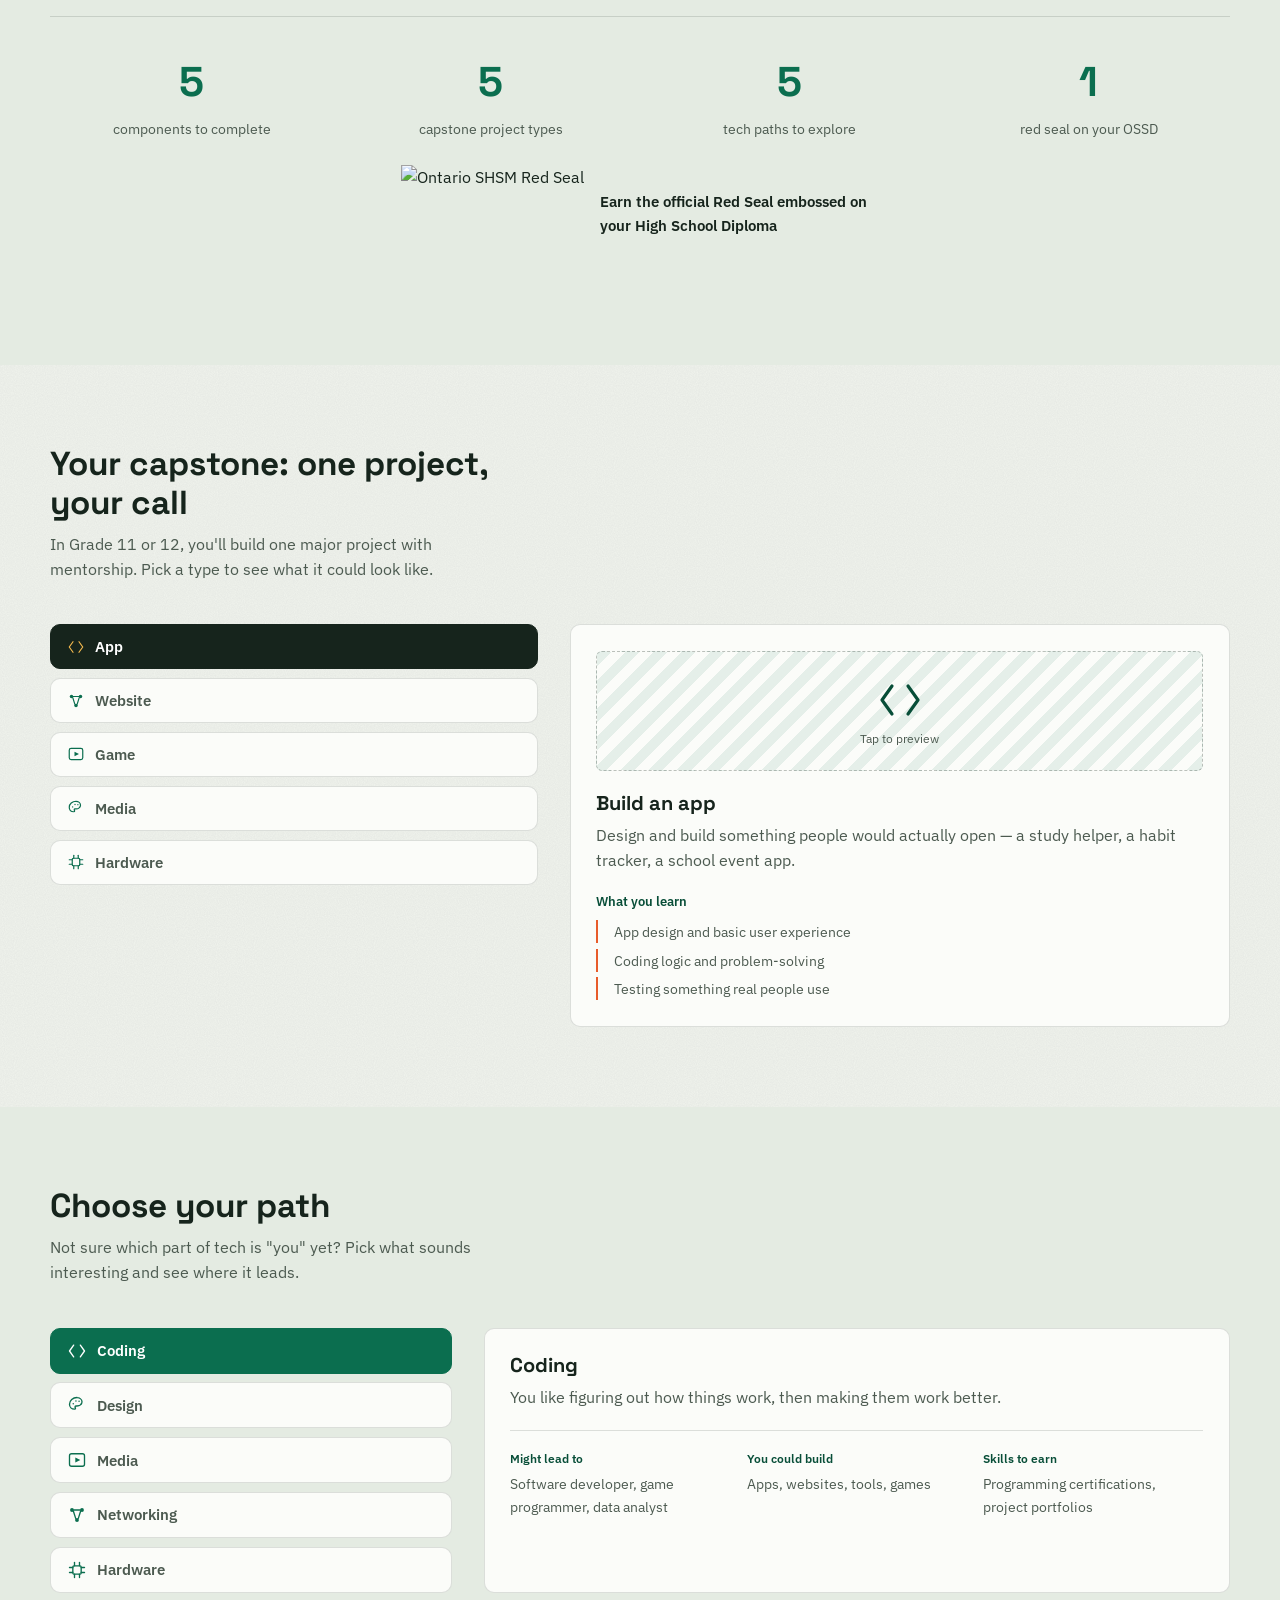
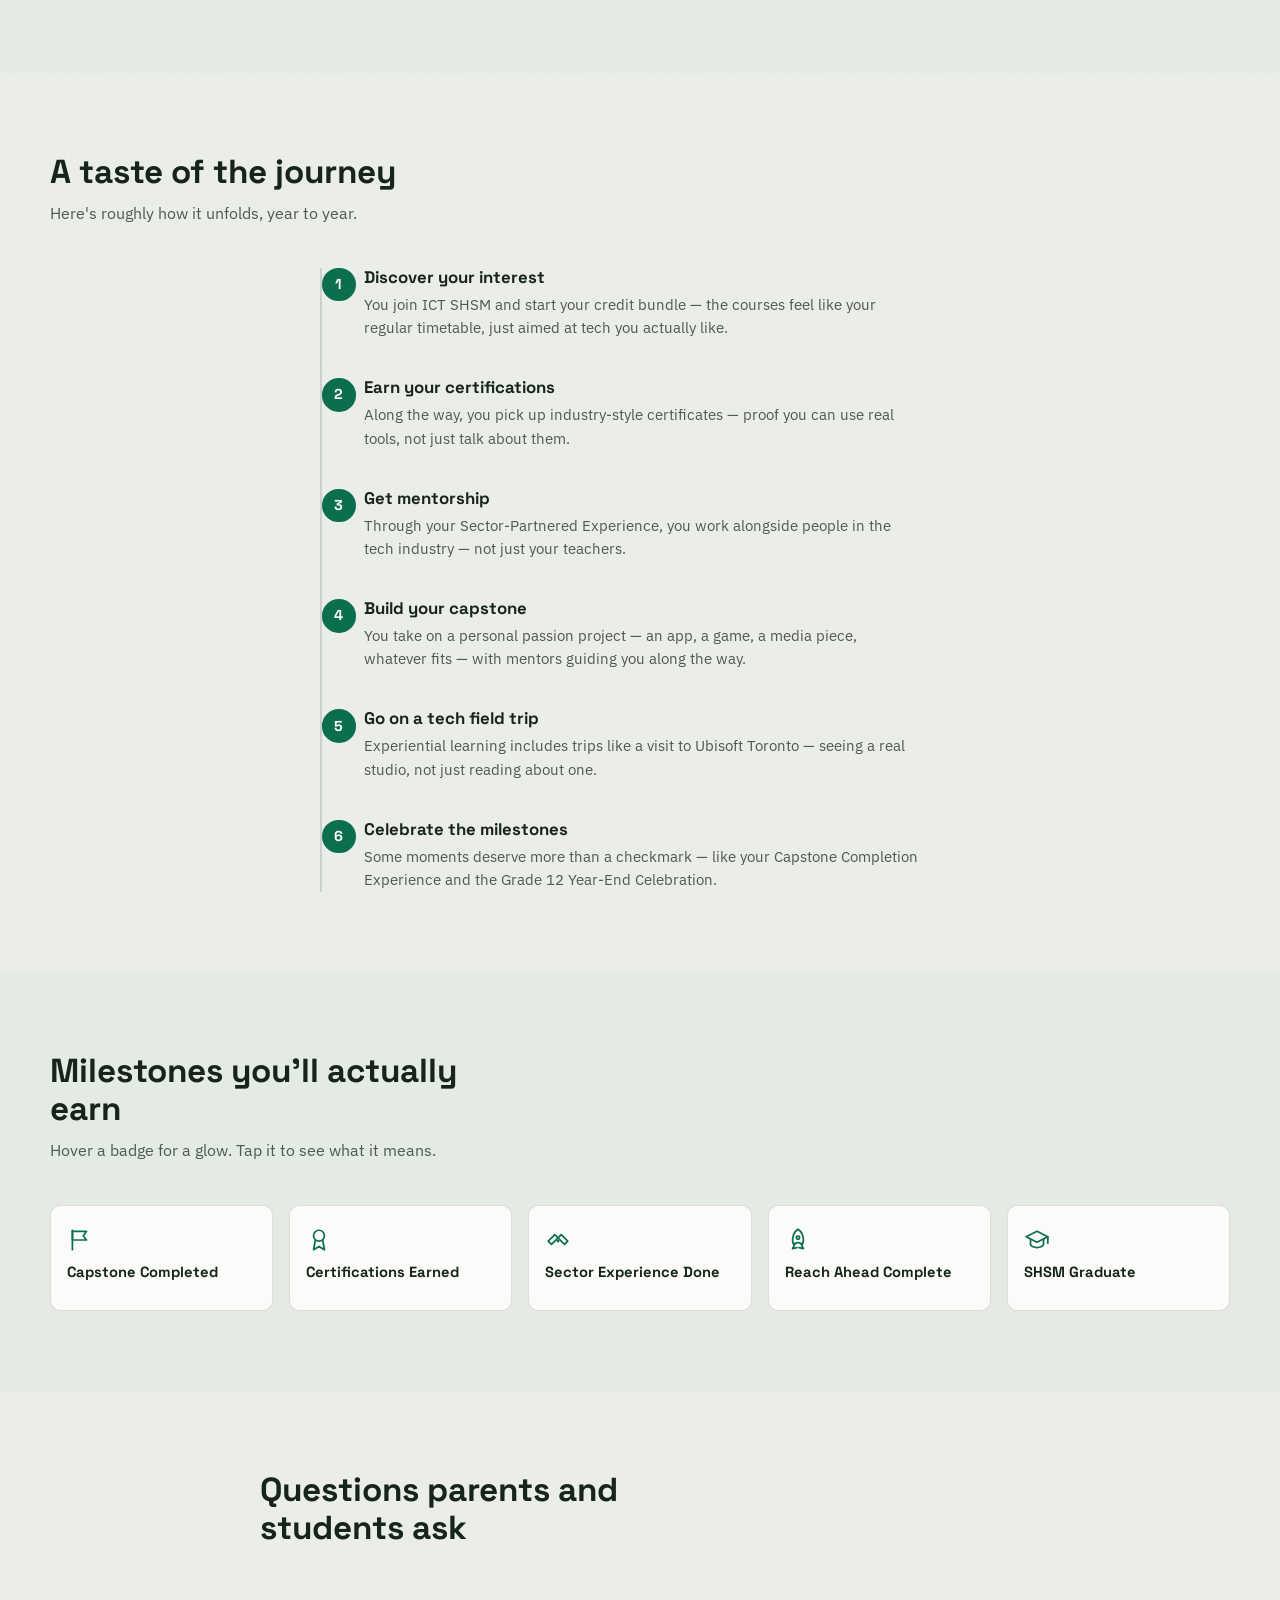
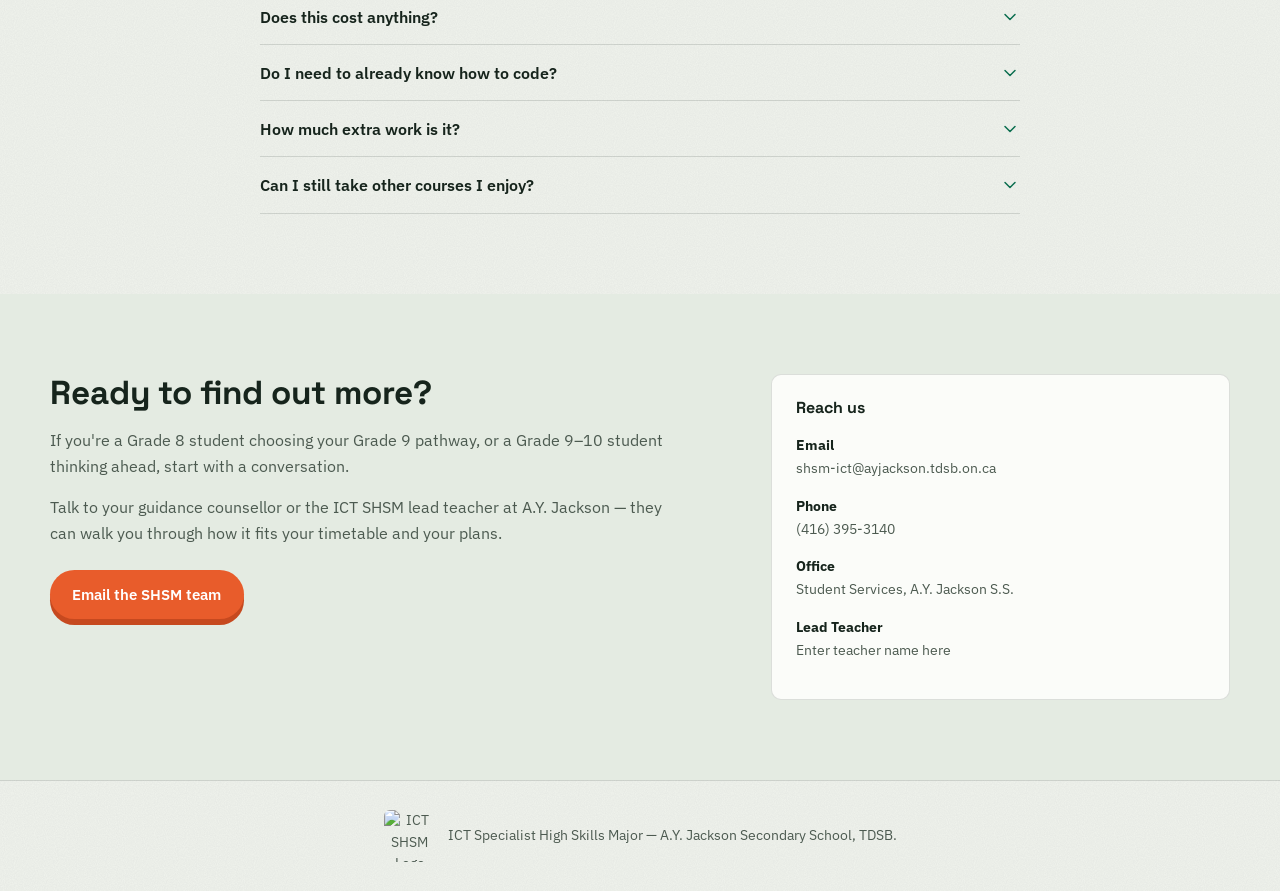
==== commit bb6f22e9: "Increase logo dimensions in header" ====
--- a/index.html
+++ b/index.html
@@ -76,9 +76,9 @@
 <header class="site-header" id="top">
   <div class="header-inner">
     <a class="brand" href="#top">
-      <img src="https://u.cubeupload.com/219847/ictshsm.jpg" alt="ICT SHSM Logo" class="brand-logo" width="42" height="42" />
-      <span class="brand-text">ICT SHSM <span class="brand-sub">A.Y. Jackson</span></span>
-    </a>
+  <img src="https://u.cubeupload.com/219847/ictshsm.jpg" alt="ICT SHSM Logo" class="brand-logo" width="52" height="52" />
+  <span class="brand-text">ICT SHSM <span class="brand-sub">A.Y. Jackson</span></span>
+</a>
 
     <nav class="primary-nav" id="primaryNav" aria-label="Main">
   <!-- Dropdown Group for Program Details -->
--- a/styles.css
+++ b/styles.css
@@ -147,7 +147,7 @@
   text-decoration: none;
   font-family: var(--font-head);
   font-weight: 700;
-  font-size: 1.05rem;
+  font-size: 1.35rem; /* Increased text title size (was 1.05rem) */
 }
 
 .brand-mark {
@@ -1160,9 +1160,9 @@
 }
 
 .brand-logo {
-  width: 66px;
-  height: 66px;
-  object-fit: contain;
+  width: 52px;          /* Adjusted width for top bar fit */
+  height: 52px;         /* Max height that fits within top bar without pushing it taller */
+  object-fit: contain;   /* Ensures the logo scales down cleanly without cropping */
   border-radius: 6px;
   flex-shrink: 0;
 }
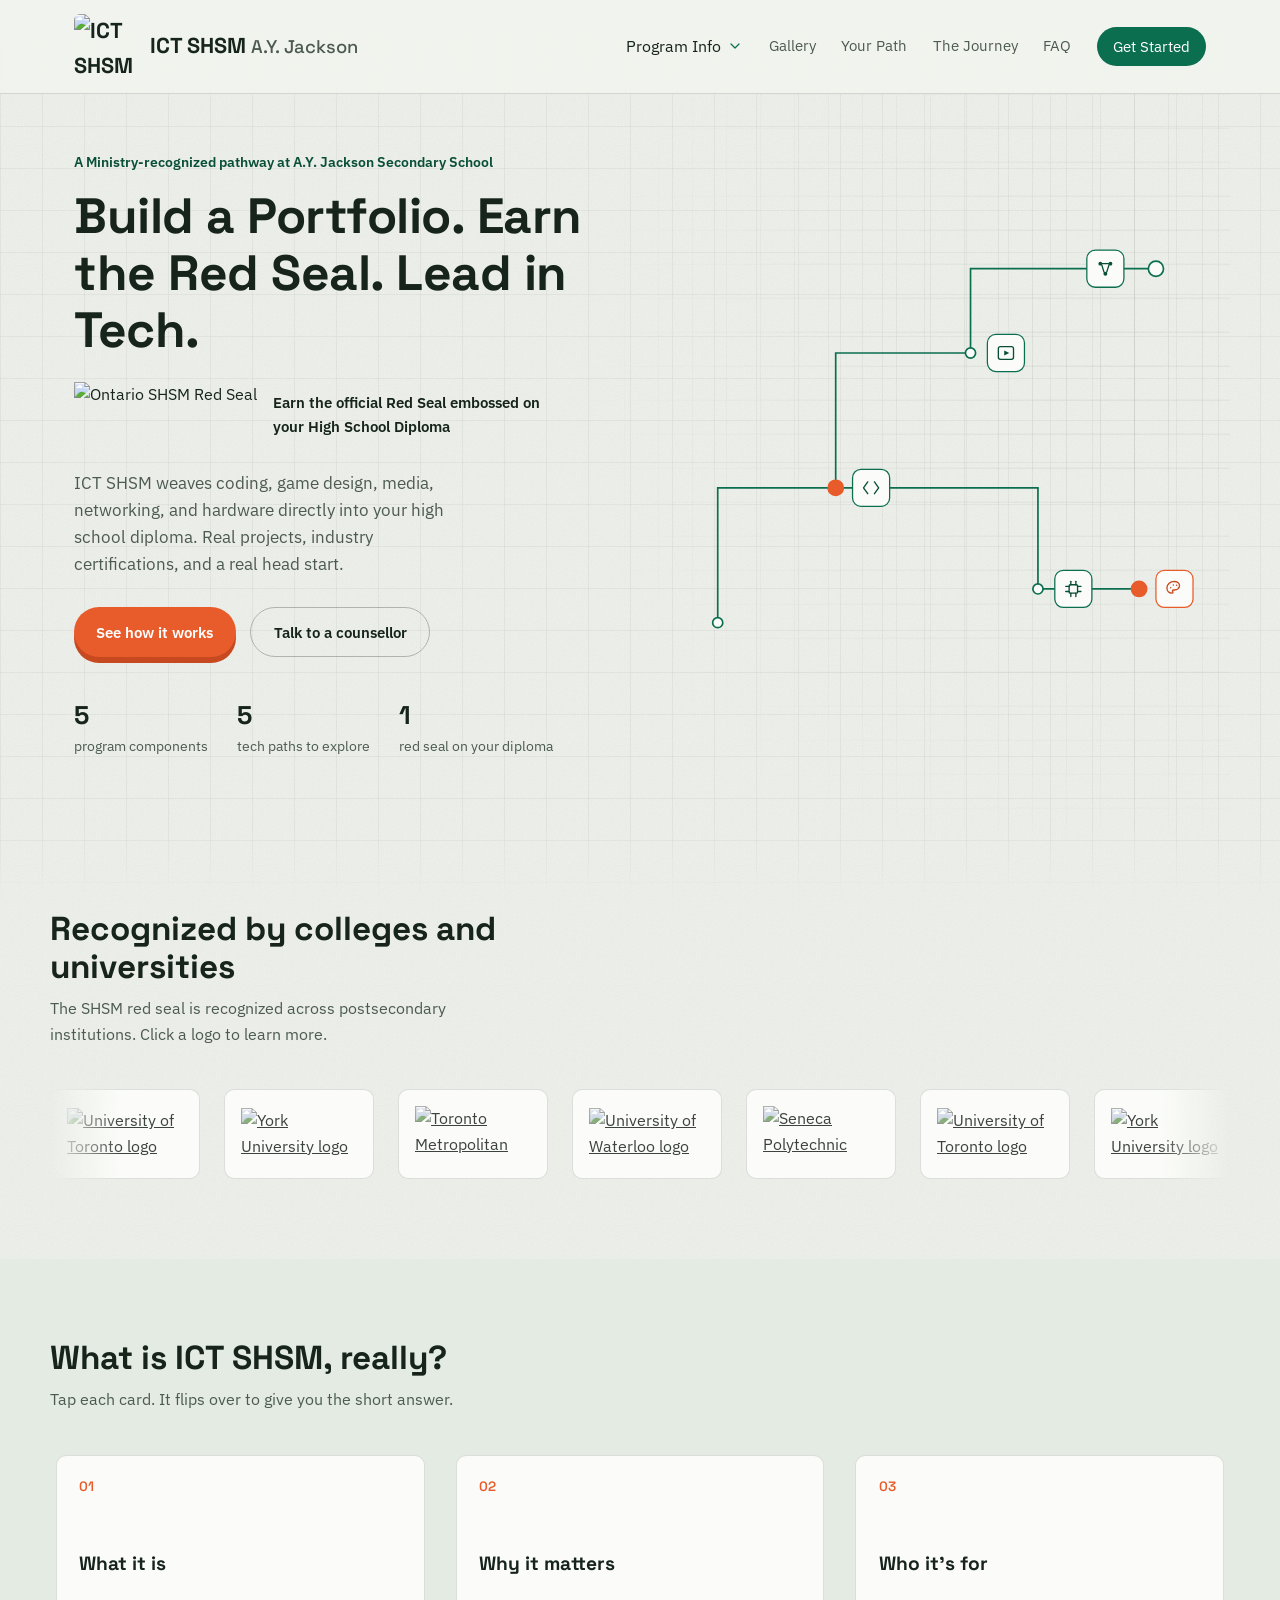
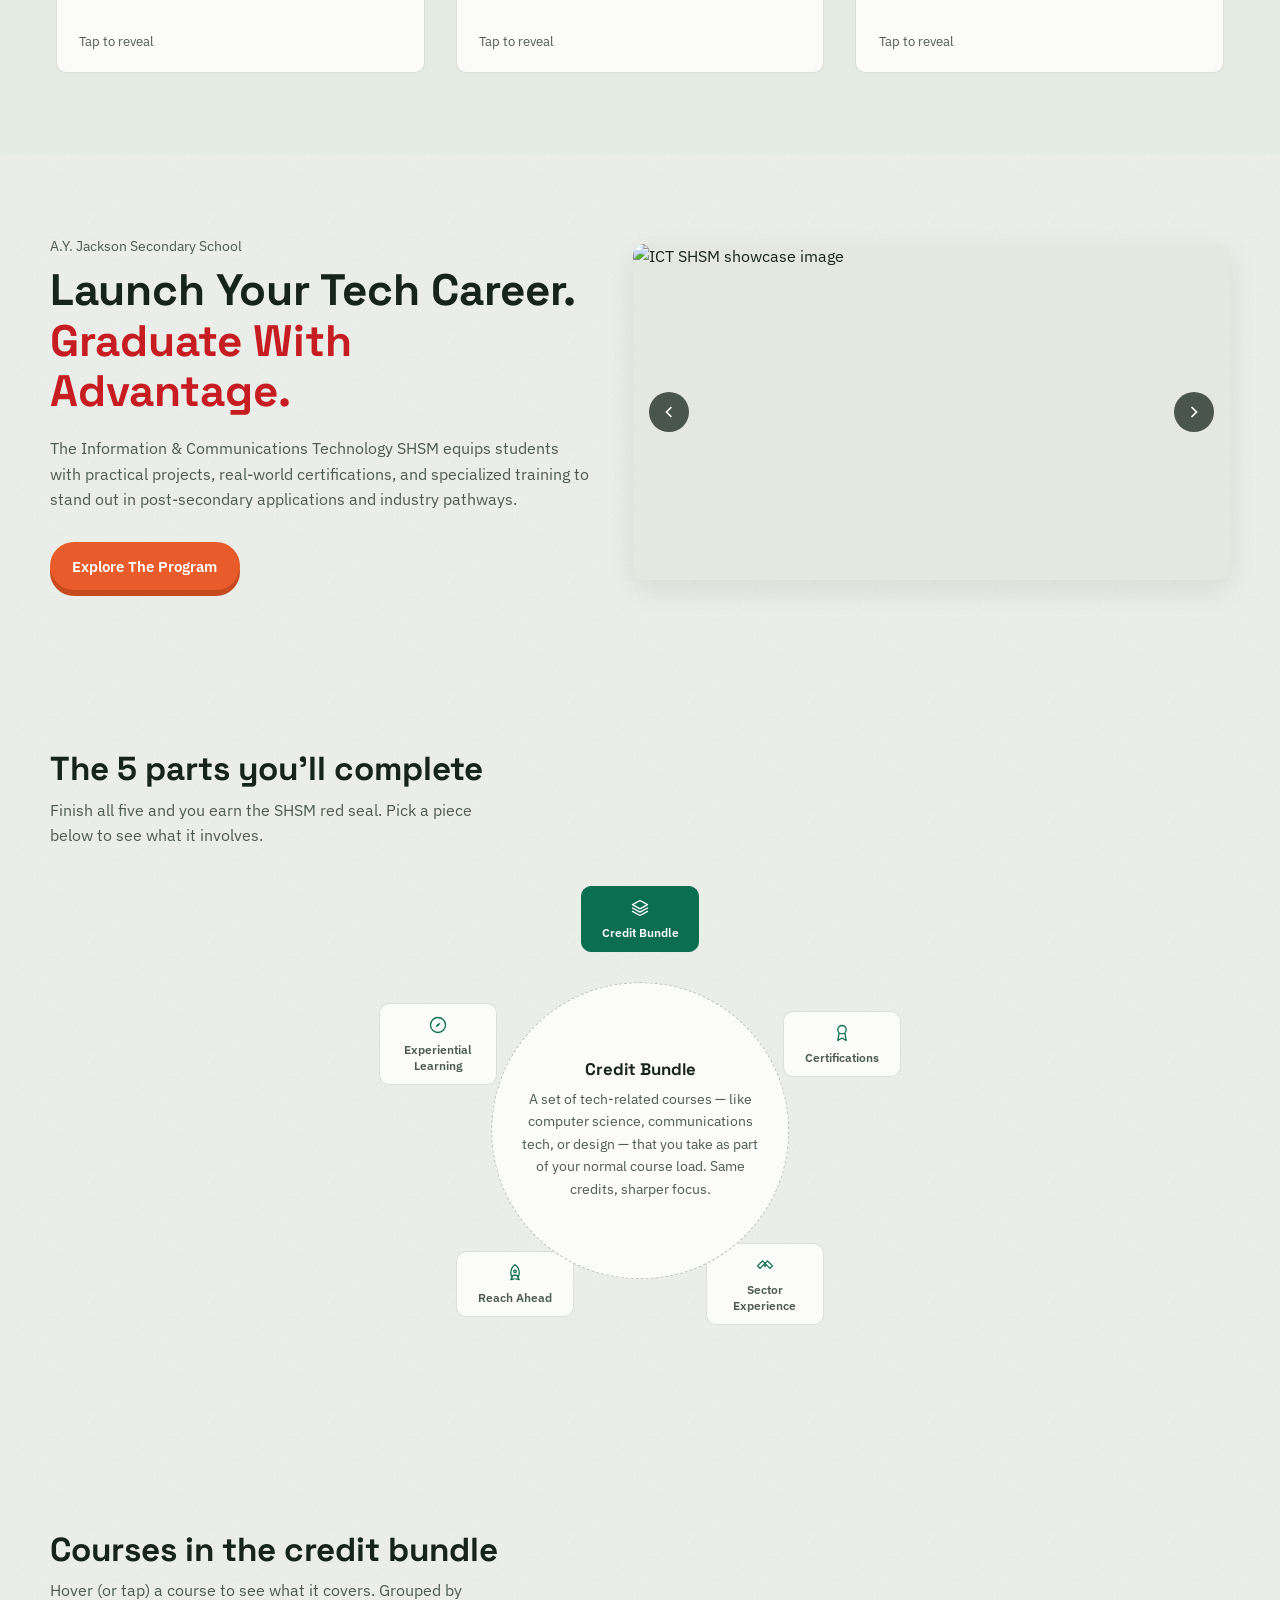
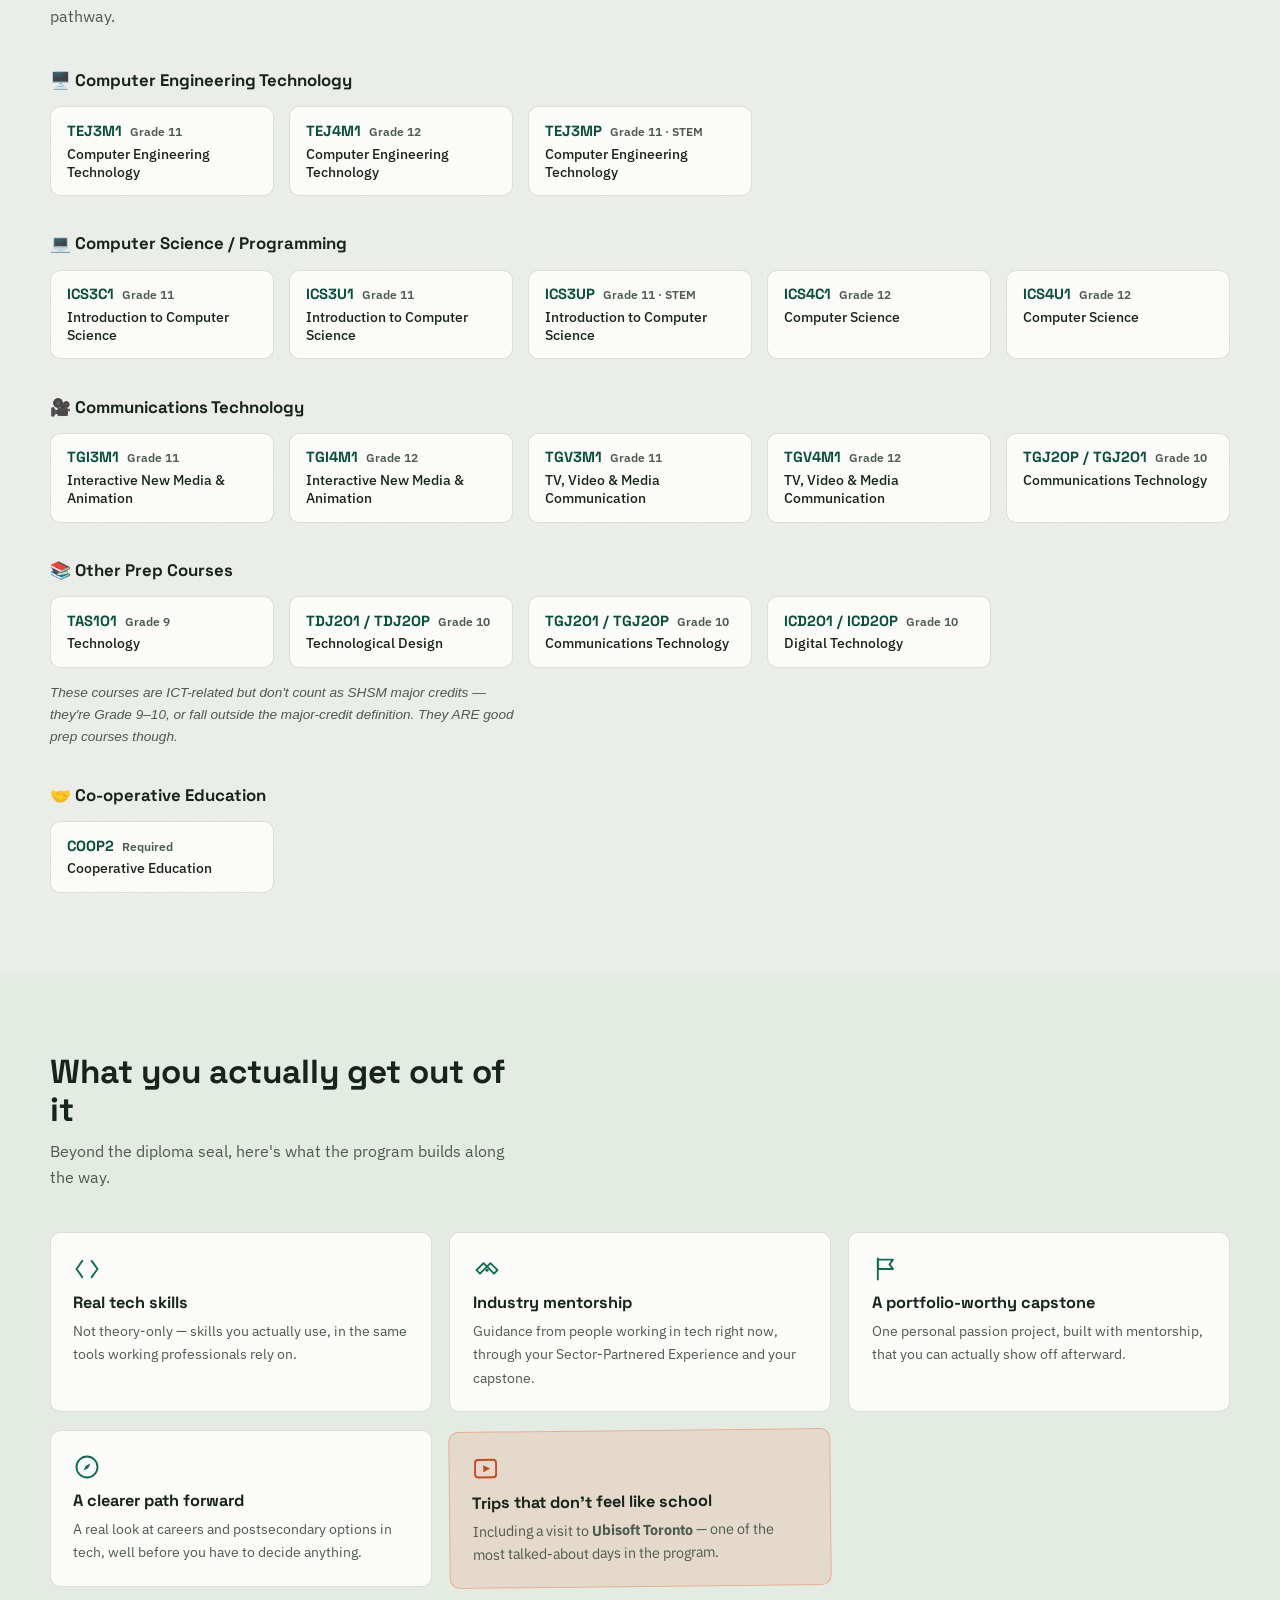
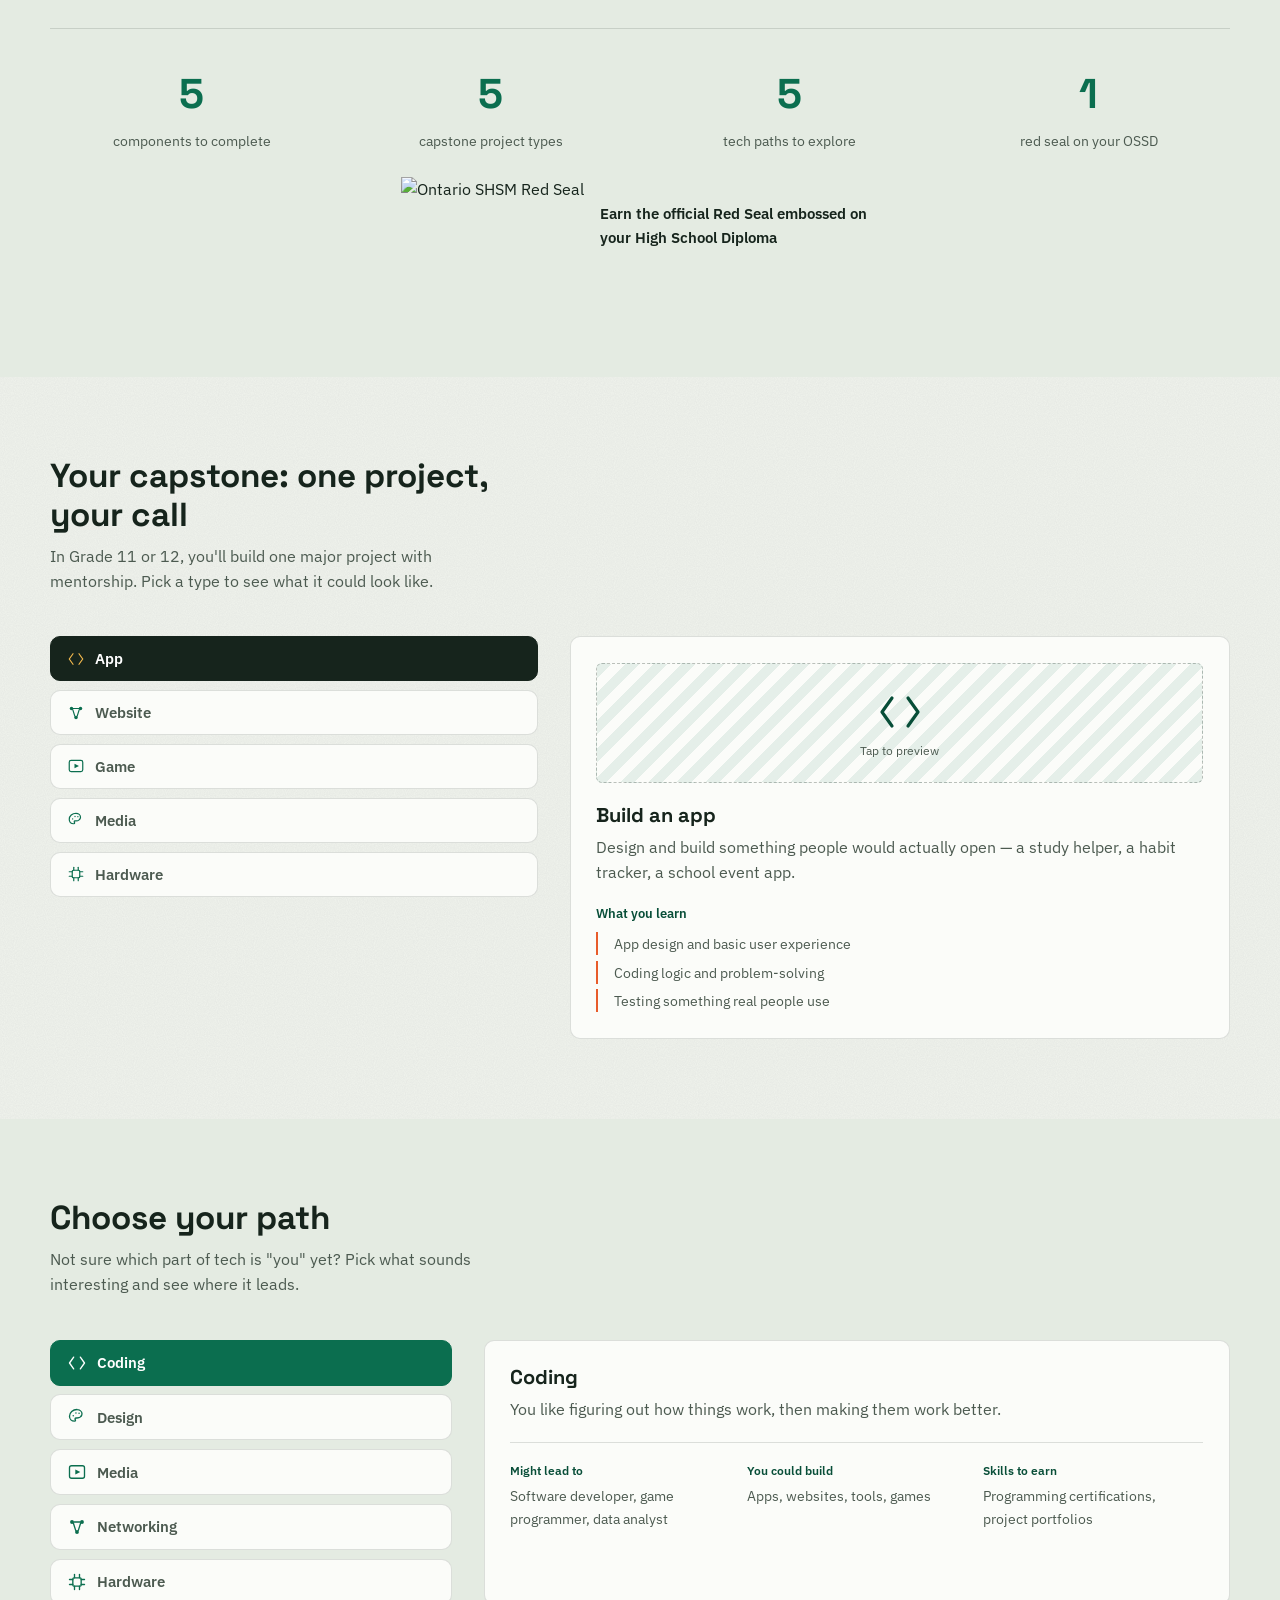
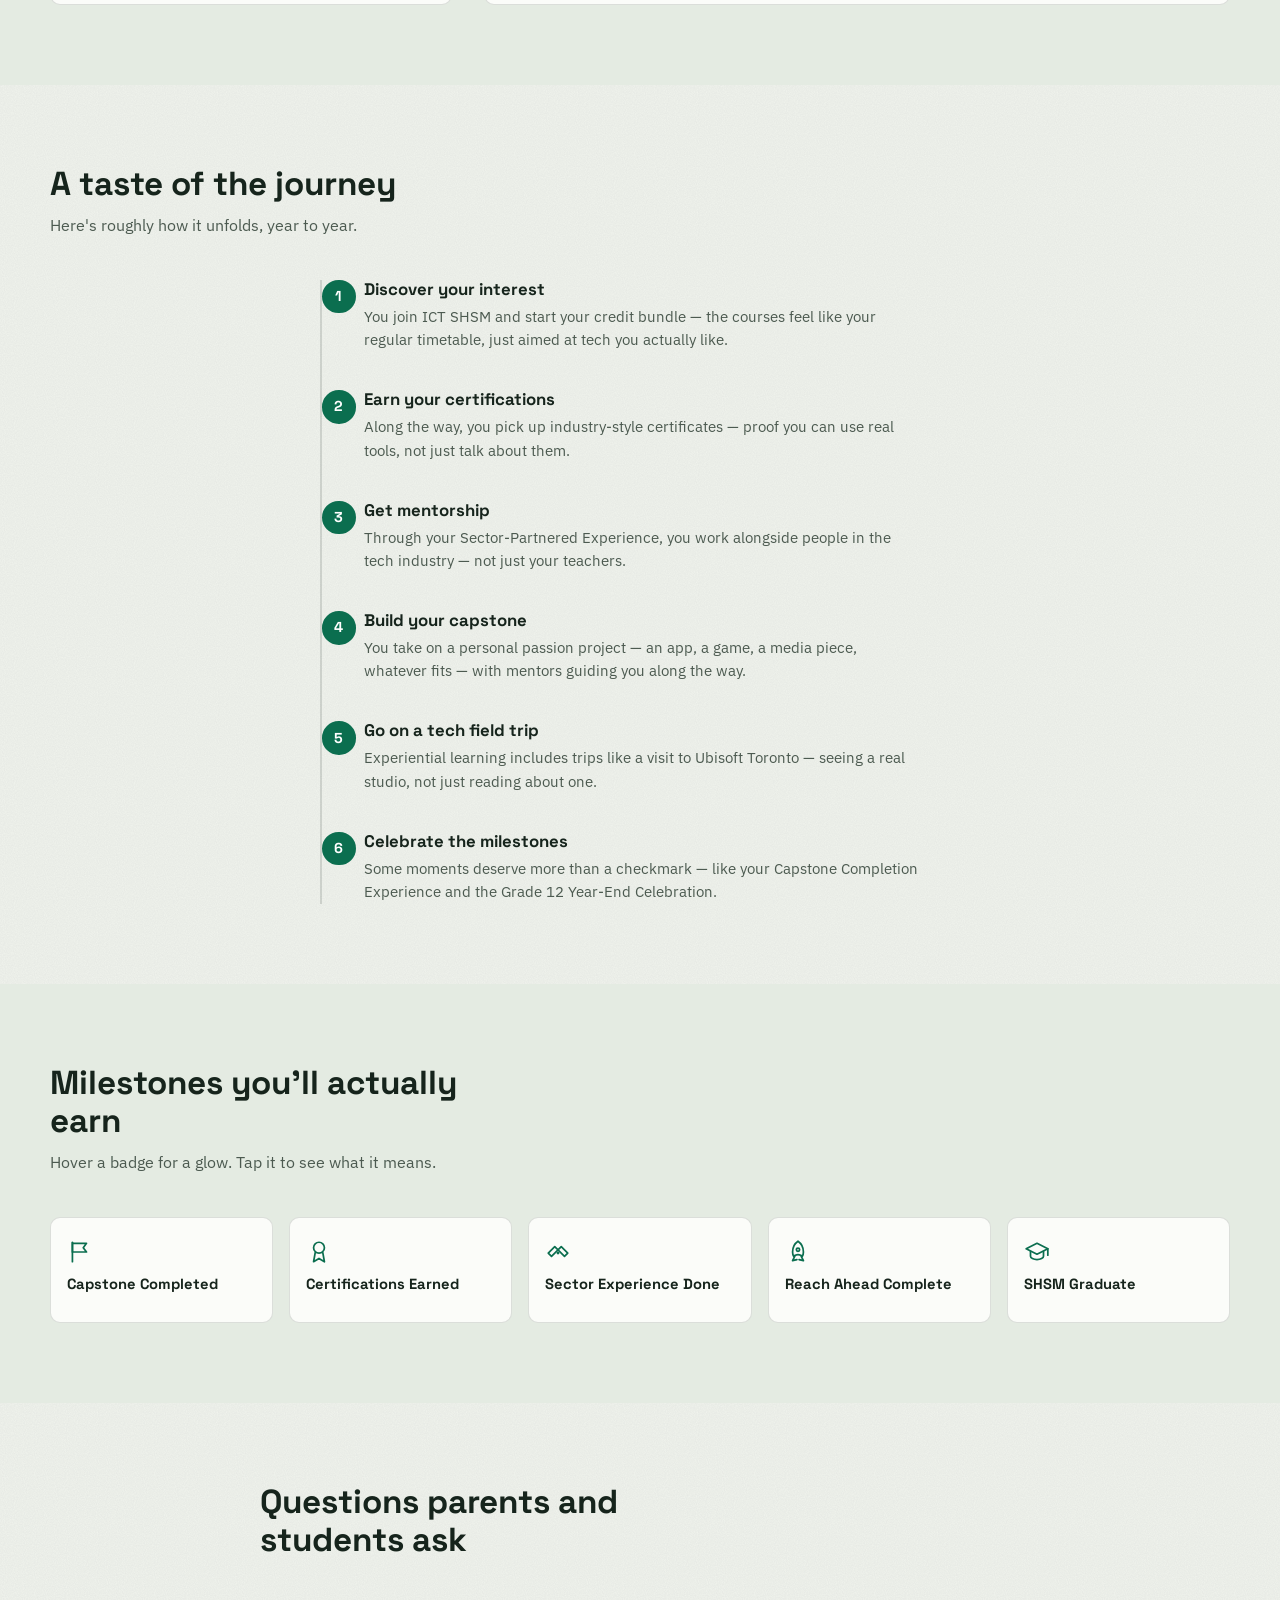
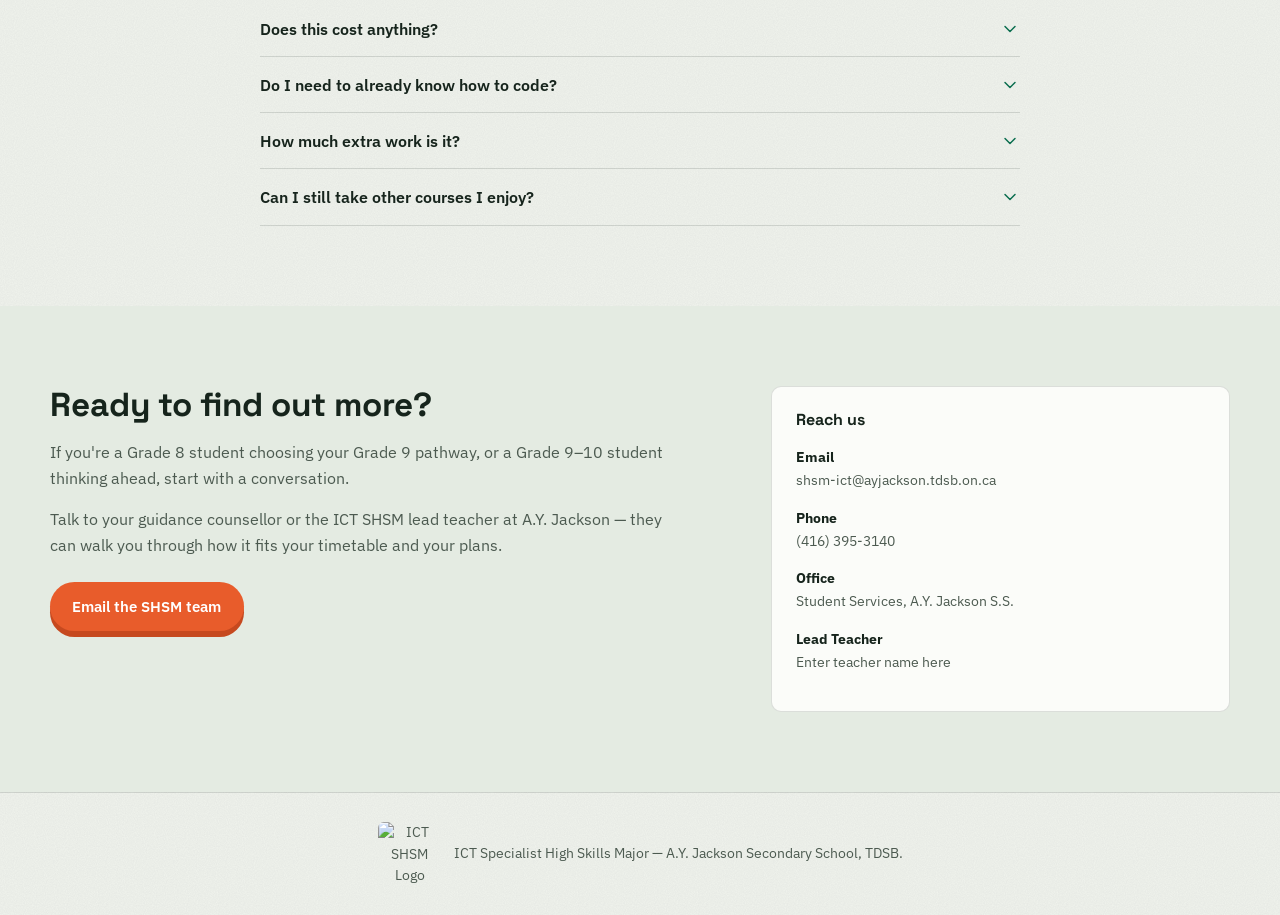
==== commit ec738d16: "Increase logo dimensions in header Updated logo image dimensions for better visibility." ====
--- a/index.html
+++ b/index.html
@@ -76,7 +76,7 @@
 <header class="site-header" id="top">
   <div class="header-inner">
     <a class="brand" href="#top">
-  <img src="https://u.cubeupload.com/219847/ictshsm.jpg" alt="ICT SHSM Logo" class="brand-logo" width="52" height="52" />
+  <img src="https://u.cubeupload.com/219847/ictshsm.jpg" alt="ICT SHSM Logo" class="brand-logo" width="64" height="64" />
   <span class="brand-text">ICT SHSM <span class="brand-sub">A.Y. Jackson</span></span>
 </a>
 
--- a/styles.css
+++ b/styles.css
@@ -1160,8 +1160,8 @@
 }
 
 .brand-logo {
-  width: 52px;          /* Adjusted width for top bar fit */
-  height: 52px;         /* Max height that fits within top bar without pushing it taller */
+  width: 64px;          /* Adjusted width for top bar fit */
+  height: 64px;         /* Max height that fits within top bar without pushing it taller */
   object-fit: contain;   /* Ensures the logo scales down cleanly without cropping */
   border-radius: 6px;
   flex-shrink: 0;
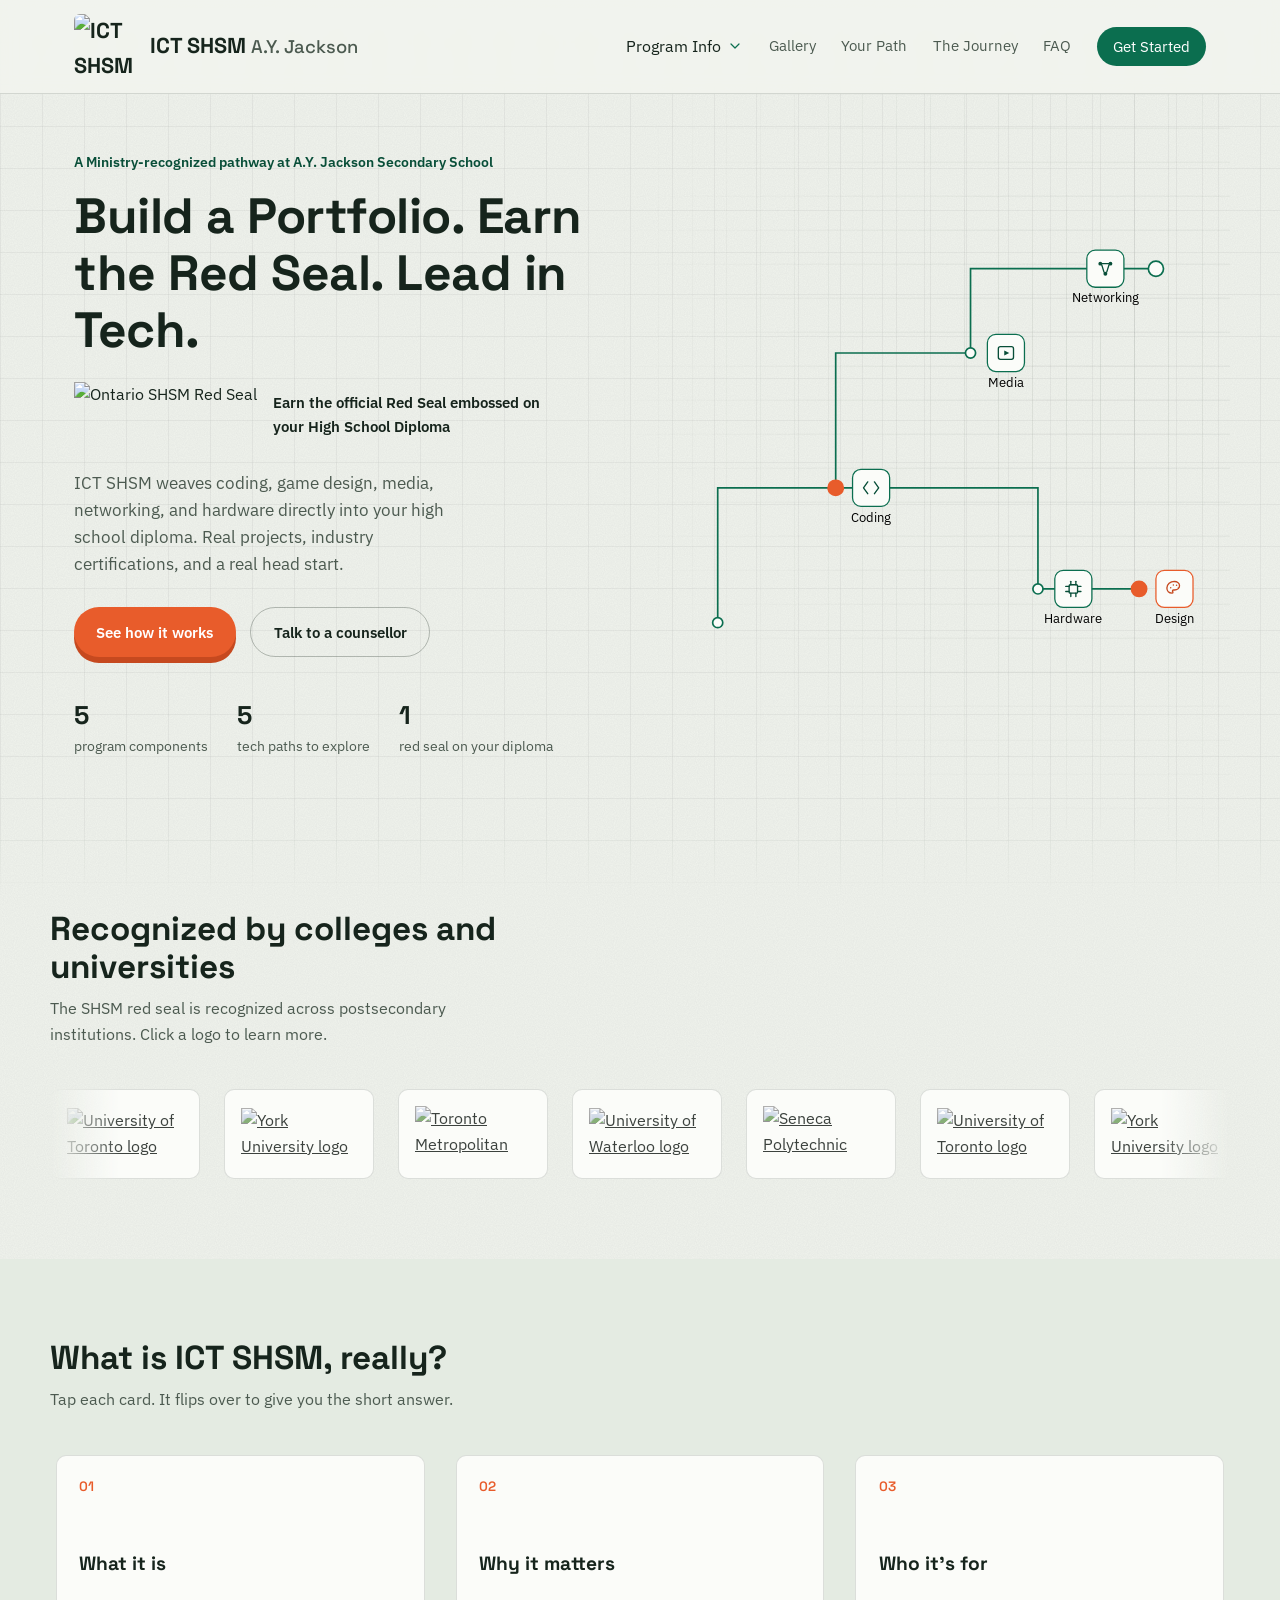
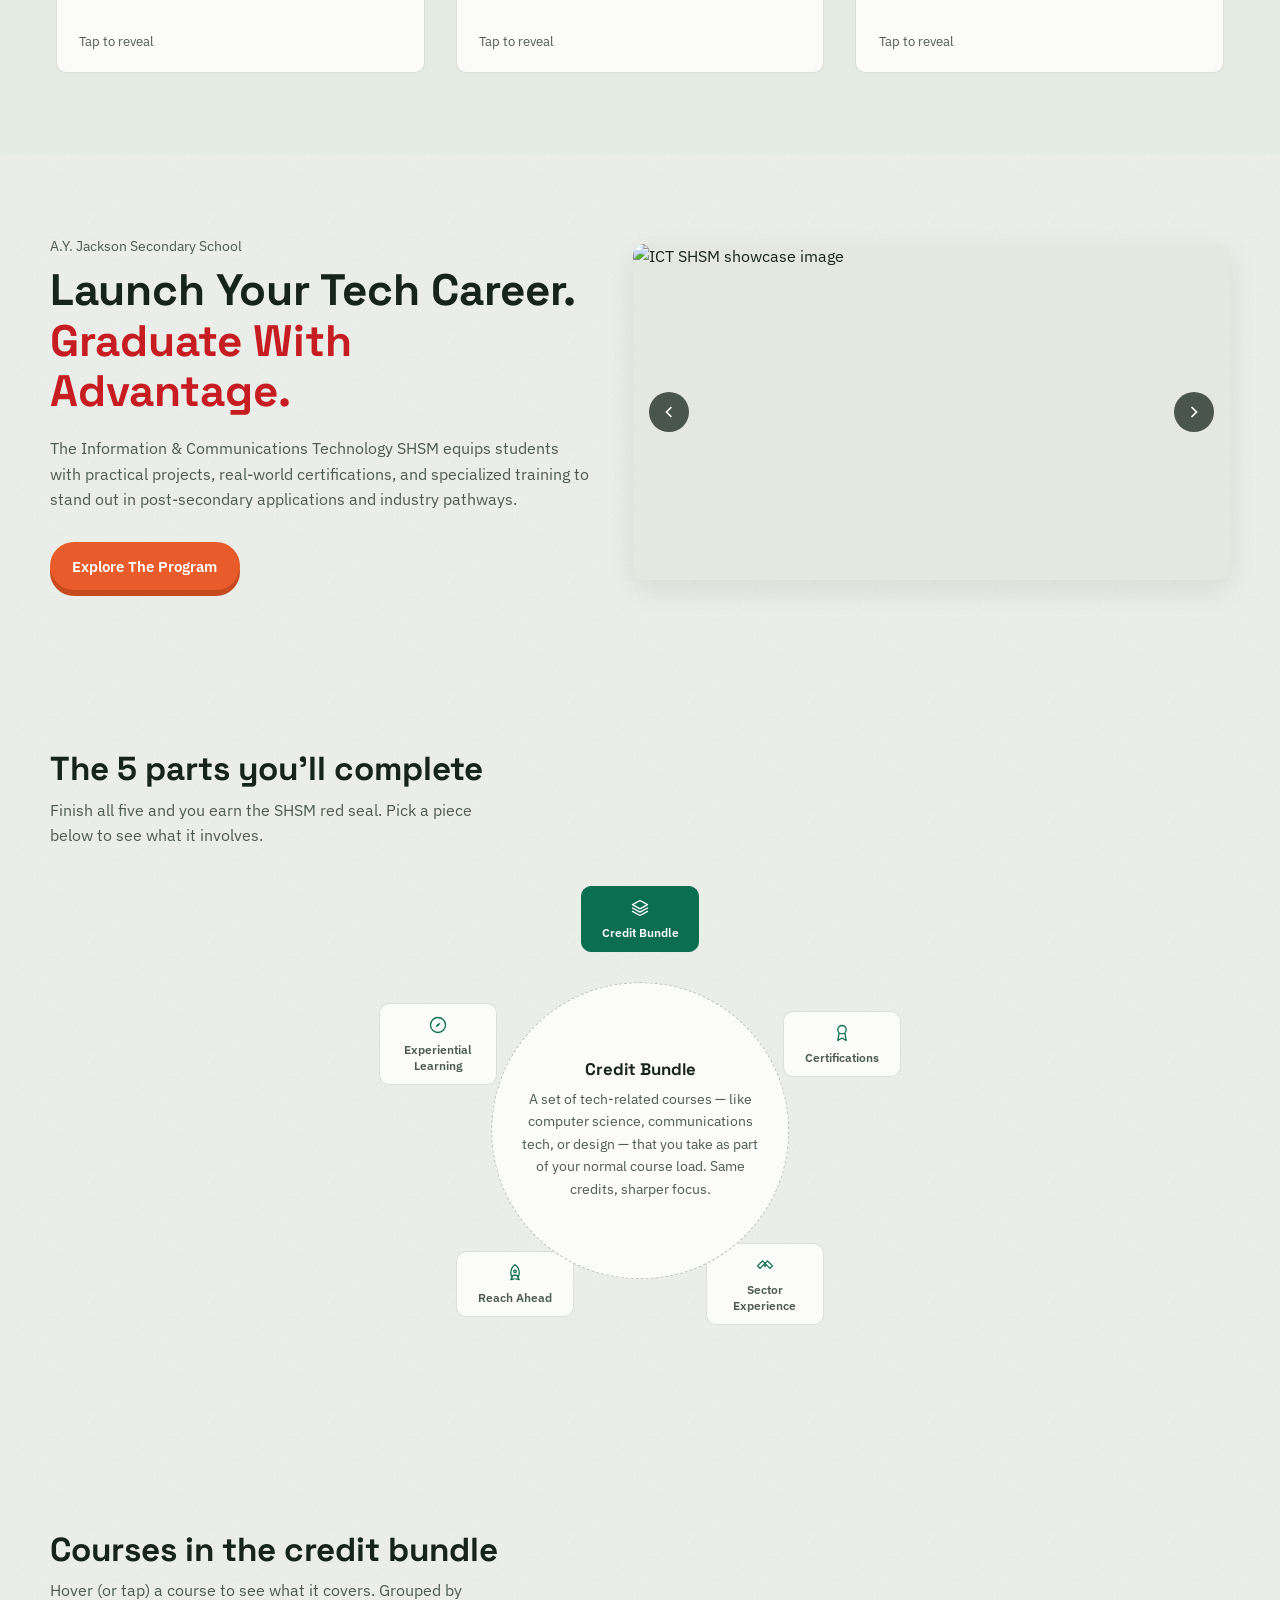
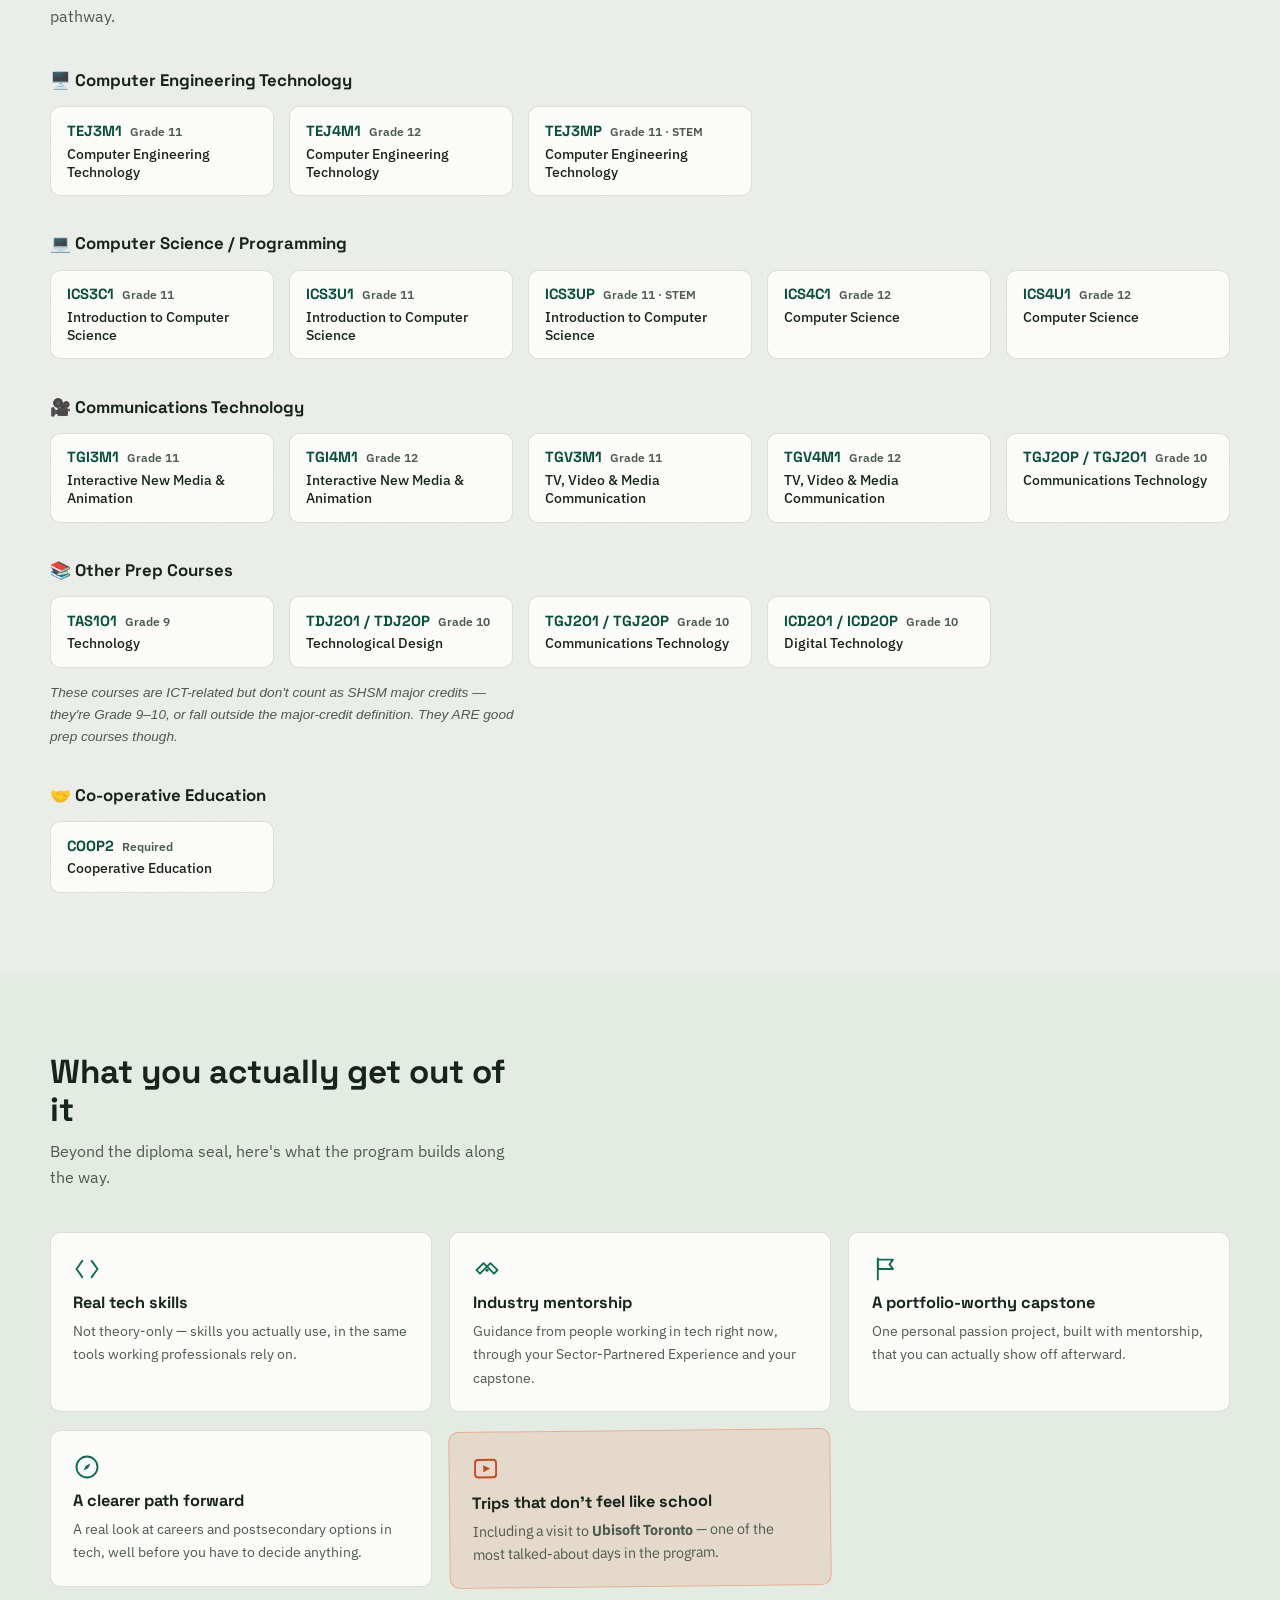
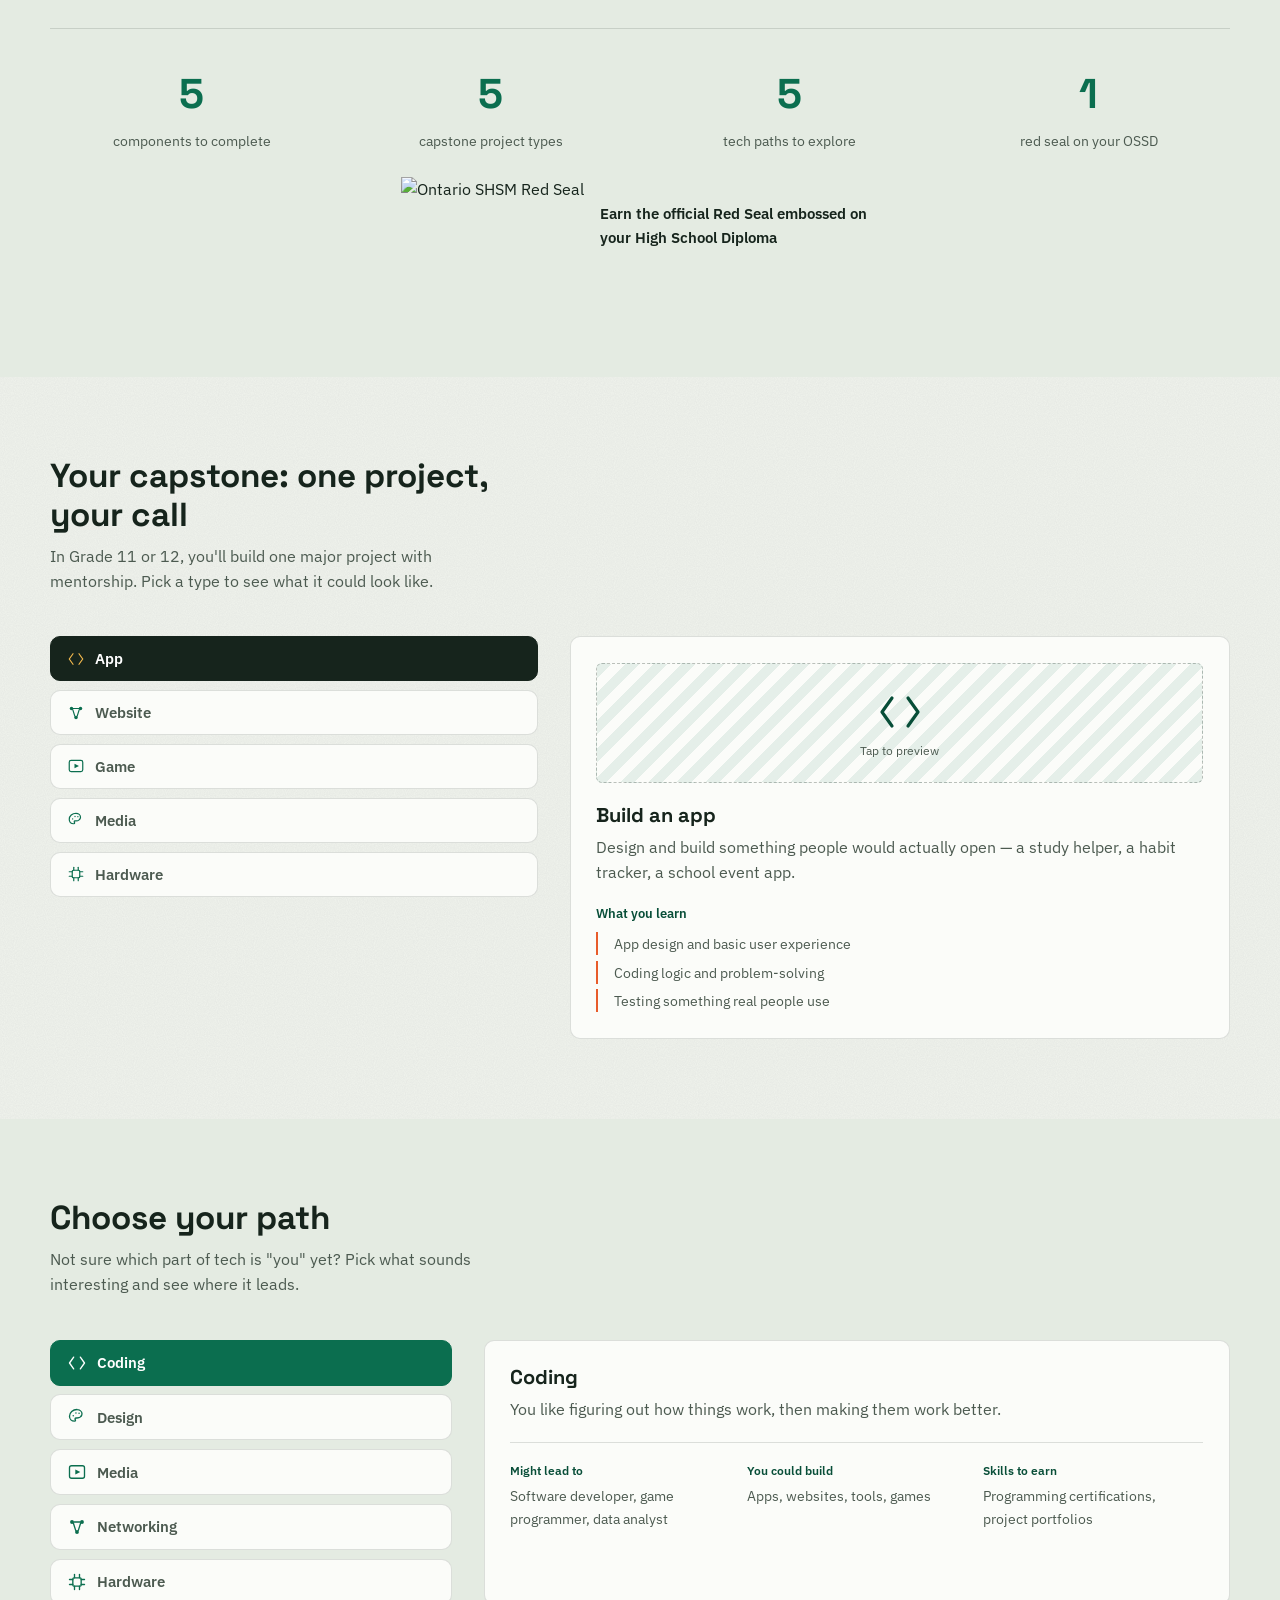
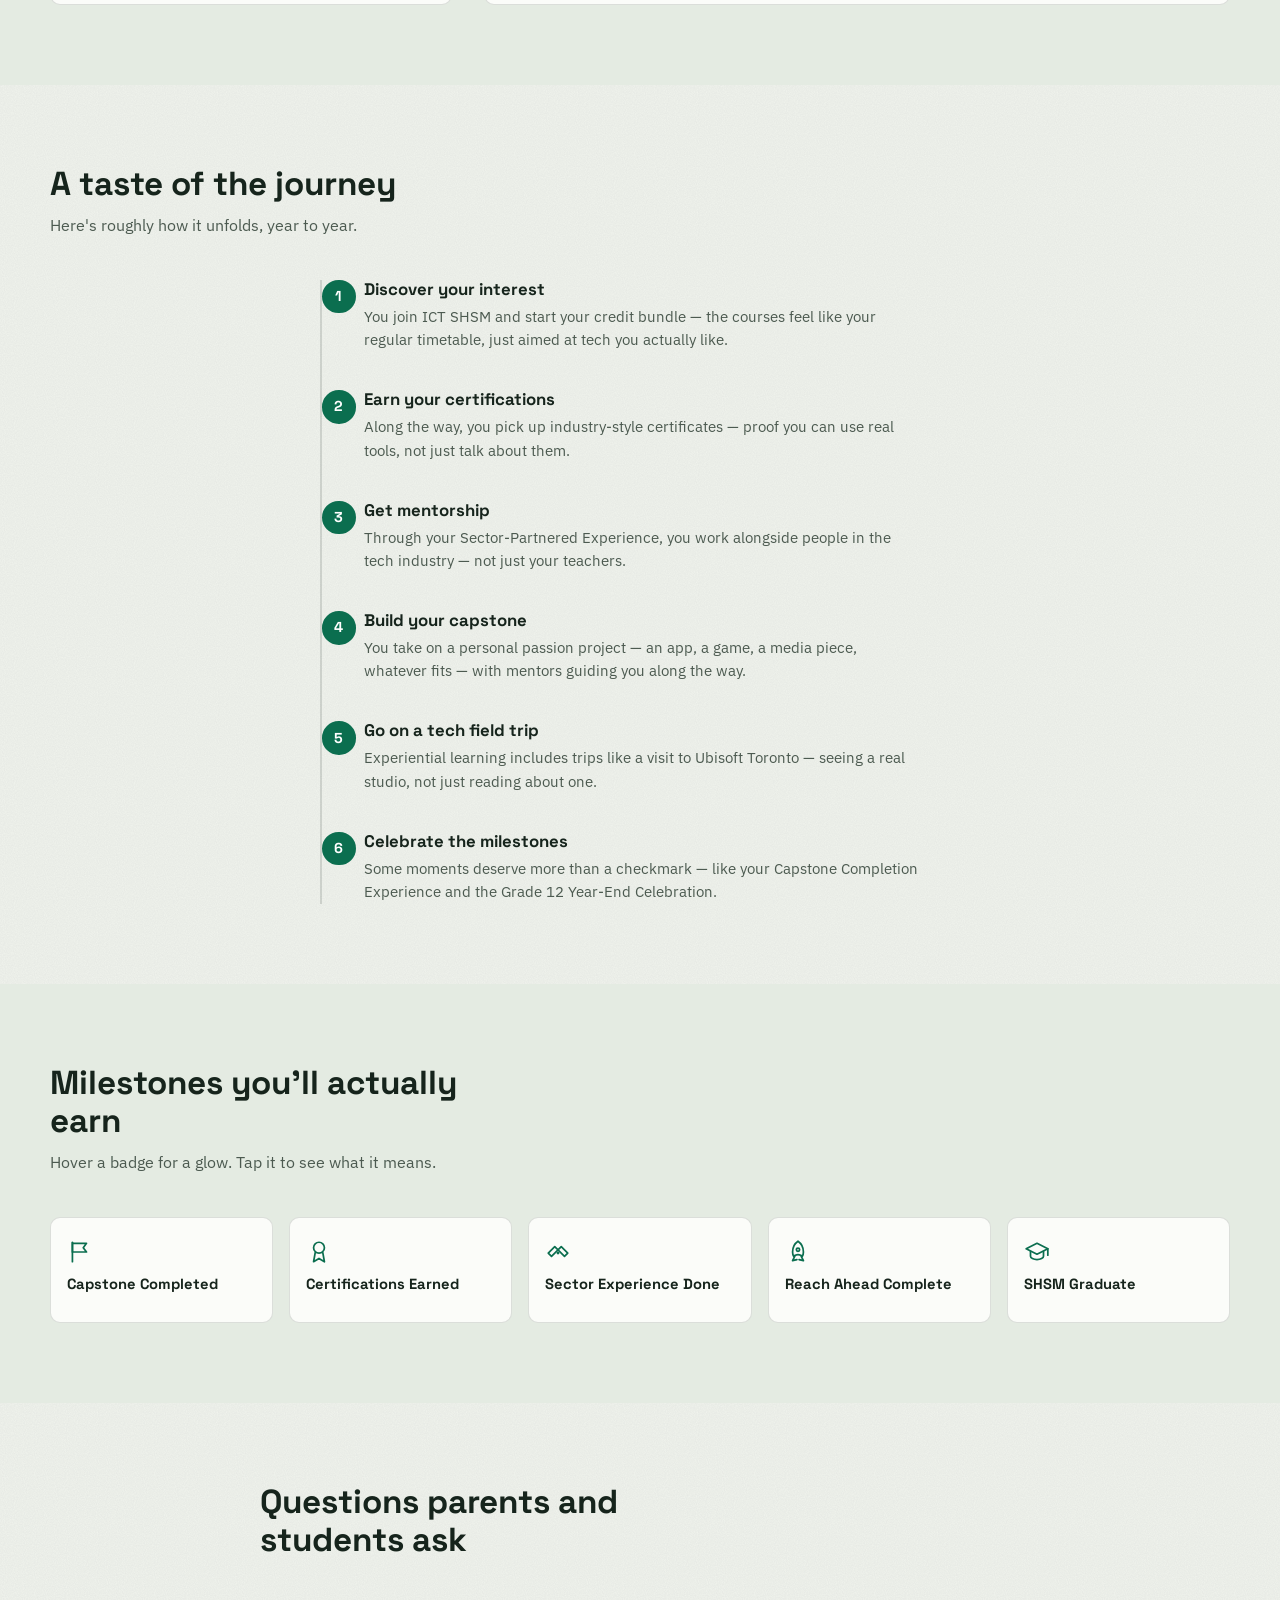
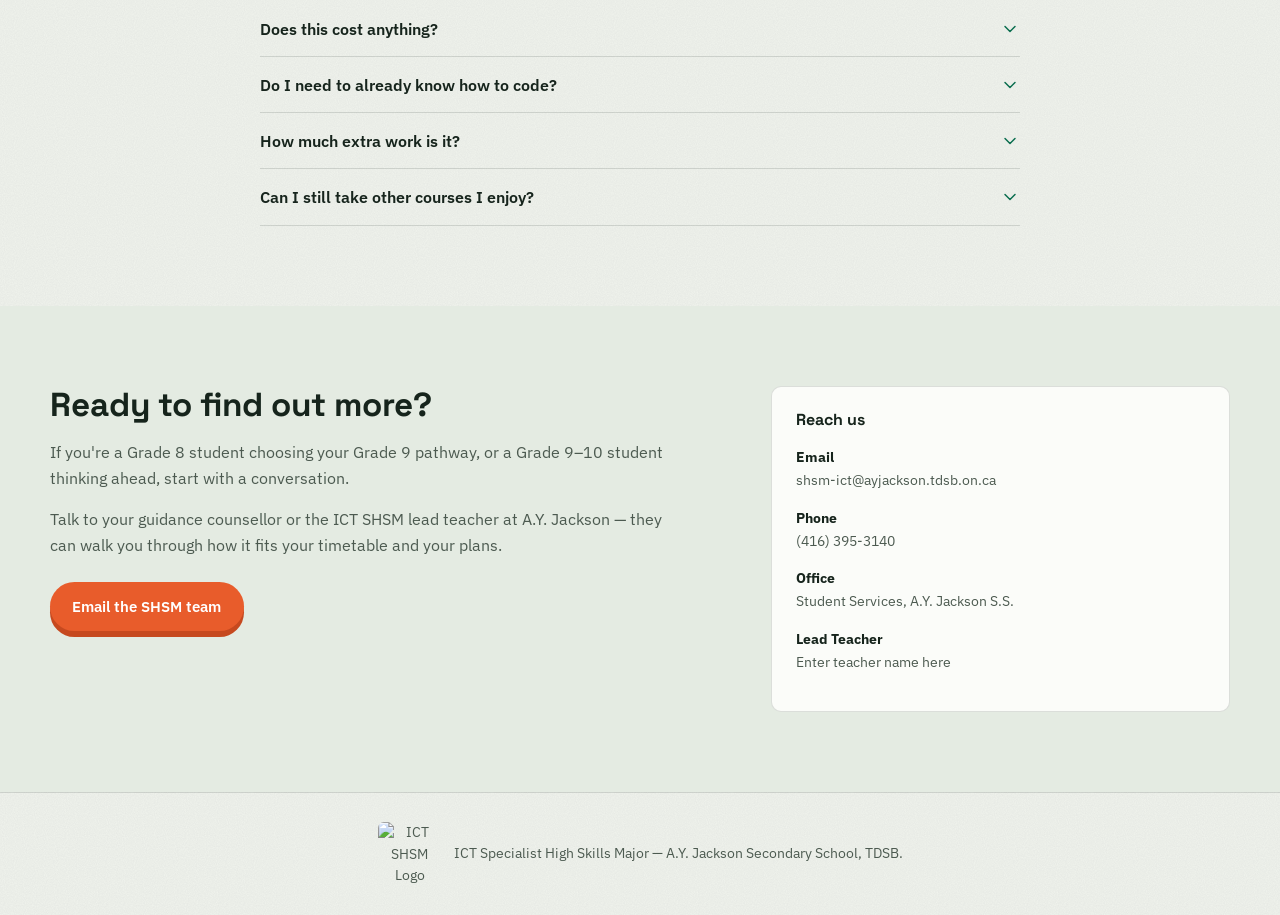
==== commit 81bbb34f: "Enhance SVG accessibility and interactivity Updated SVG elements to include aria-hidden attributes a" ====
--- a/index.html
+++ b/index.html
@@ -133,15 +133,15 @@
         <li><span>1</span> red seal on your diploma</li>
       </ul>
     </div>
-    <svg class="hero-circuit" viewBox="0 0 620 520" aria-hidden="true" preserveAspectRatio="xMidYMid meet">
-      <g class="circuit-lines" fill="none" stroke="currentColor" stroke-width="2" stroke-linecap="round">
+    <svg class="hero-circuit" viewBox="0 0 620 520" preserveAspectRatio="xMidYMid meet">
+      <g class="circuit-lines" aria-hidden="true" fill="none" stroke="currentColor" stroke-width="2" stroke-linecap="round">
         <path class="line-draw" d="M40 460 V300 H180" />
         <path class="line-draw" d="M180 300 V140 H340" />
         <path class="line-draw" d="M340 140 V40 H560" />
         <path class="line-draw" d="M180 300 H420 V420" />
         <path class="line-draw" d="M420 420 H540" />
       </g>
-      <g class="circuit-nodes">
+      <g class="circuit-nodes" aria-hidden="true">
         <circle cx="40" cy="460" r="6"/>
         <circle cx="180" cy="300" r="9"/>
         <circle cx="340" cy="140" r="6"/>
@@ -149,27 +149,45 @@
         <circle cx="420" cy="420" r="6"/>
         <circle cx="540" cy="420" r="9"/>
       </g>
+      <!-- Each chip is a real link into the matching tab in "Choose your
+           path" below — the 5 things named in the hero copy, made clickable
+           instead of just decorative. -->
       <g class="circuit-chips">
-        <g transform="translate(200, 278)">
-          <rect width="44" height="44" rx="10"/>
-          <use href="#icon-code" x="10" y="10" width="24" height="24"/>
-        </g>
-        <g transform="translate(360, 118)">
-          <rect width="44" height="44" rx="10"/>
-          <use href="#icon-media" x="10" y="10" width="24" height="24"/>
-        </g>
-        <g transform="translate(478, 18)">
-          <rect width="44" height="44" rx="10"/>
-          <use href="#icon-network" x="10" y="10" width="24" height="24"/>
-        </g>
-        <g transform="translate(440, 398)">
-          <rect width="44" height="44" rx="10"/>
-          <use href="#icon-chip" x="10" y="10" width="24" height="24"/>
-        </g>
-        <g transform="translate(560, 398)" class="chip-accent">
-          <rect width="44" height="44" rx="10"/>
-          <use href="#icon-palette" x="10" y="10" width="24" height="24"/>
-        </g>
+        <a href="#paths" class="hero-node" data-path="coding" aria-label="Coding — jump to the Coding path">
+          <g transform="translate(200, 278)">
+            <rect width="44" height="44" rx="10"/>
+            <use href="#icon-code" x="10" y="10" width="24" height="24"/>
+            <text x="22" y="62" text-anchor="middle" class="hero-node-label">Coding</text>
+          </g>
+        </a>
+        <a href="#paths" class="hero-node" data-path="media" aria-label="Media — jump to the Media path">
+          <g transform="translate(360, 118)">
+            <rect width="44" height="44" rx="10"/>
+            <use href="#icon-media" x="10" y="10" width="24" height="24"/>
+            <text x="22" y="62" text-anchor="middle" class="hero-node-label">Media</text>
+          </g>
+        </a>
+        <a href="#paths" class="hero-node" data-path="networking" aria-label="Networking — jump to the Networking path">
+          <g transform="translate(478, 18)">
+            <rect width="44" height="44" rx="10"/>
+            <use href="#icon-network" x="10" y="10" width="24" height="24"/>
+            <text x="22" y="62" text-anchor="middle" class="hero-node-label">Networking</text>
+          </g>
+        </a>
+        <a href="#paths" class="hero-node" data-path="hardware" aria-label="Hardware — jump to the Hardware path">
+          <g transform="translate(440, 398)">
+            <rect width="44" height="44" rx="10"/>
+            <use href="#icon-chip" x="10" y="10" width="24" height="24"/>
+            <text x="22" y="62" text-anchor="middle" class="hero-node-label">Hardware</text>
+          </g>
+        </a>
+        <a href="#paths" class="hero-node" data-path="design" aria-label="Design — jump to the Design path">
+          <g transform="translate(560, 398)" class="chip-accent">
+            <rect width="44" height="44" rx="10"/>
+            <use href="#icon-palette" x="10" y="10" width="24" height="24"/>
+            <text x="22" y="62" text-anchor="middle" class="hero-node-label">Design</text>
+          </g>
+        </a>
       </g>
     </svg>
   </section>
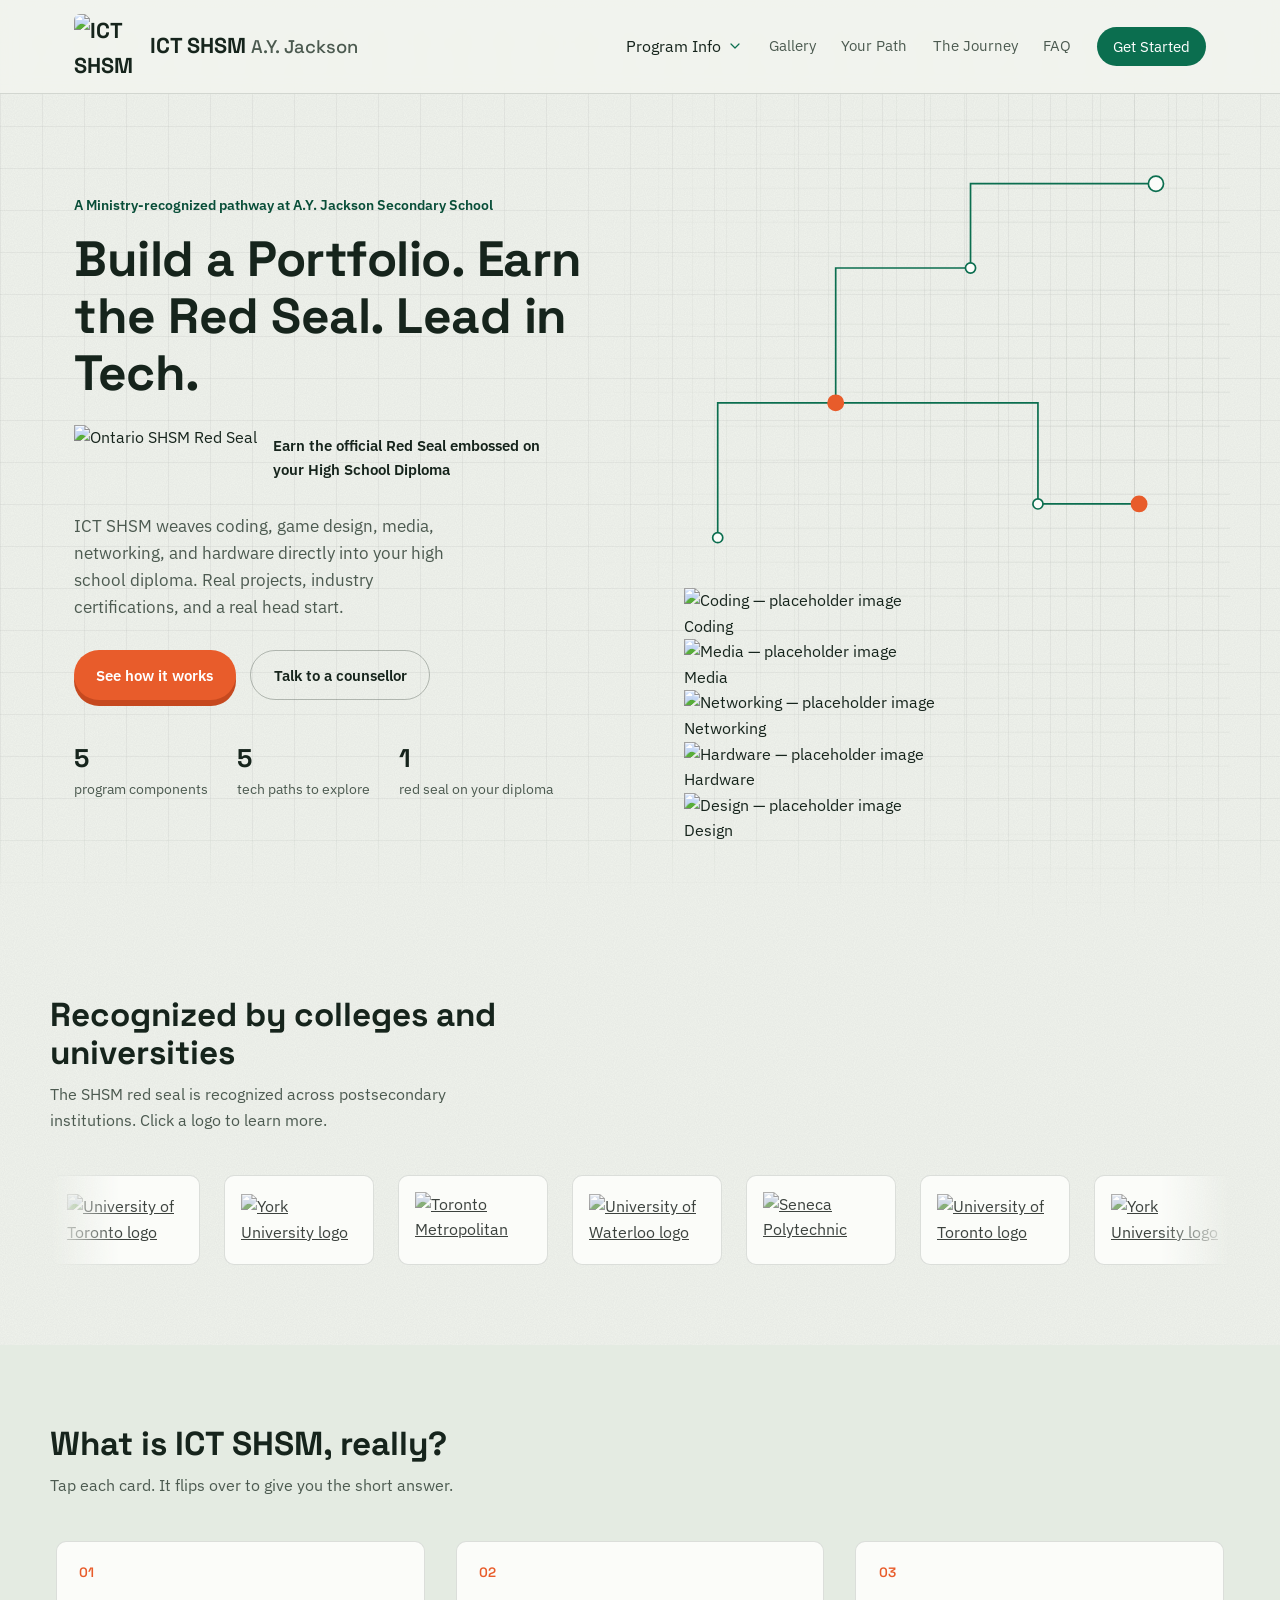
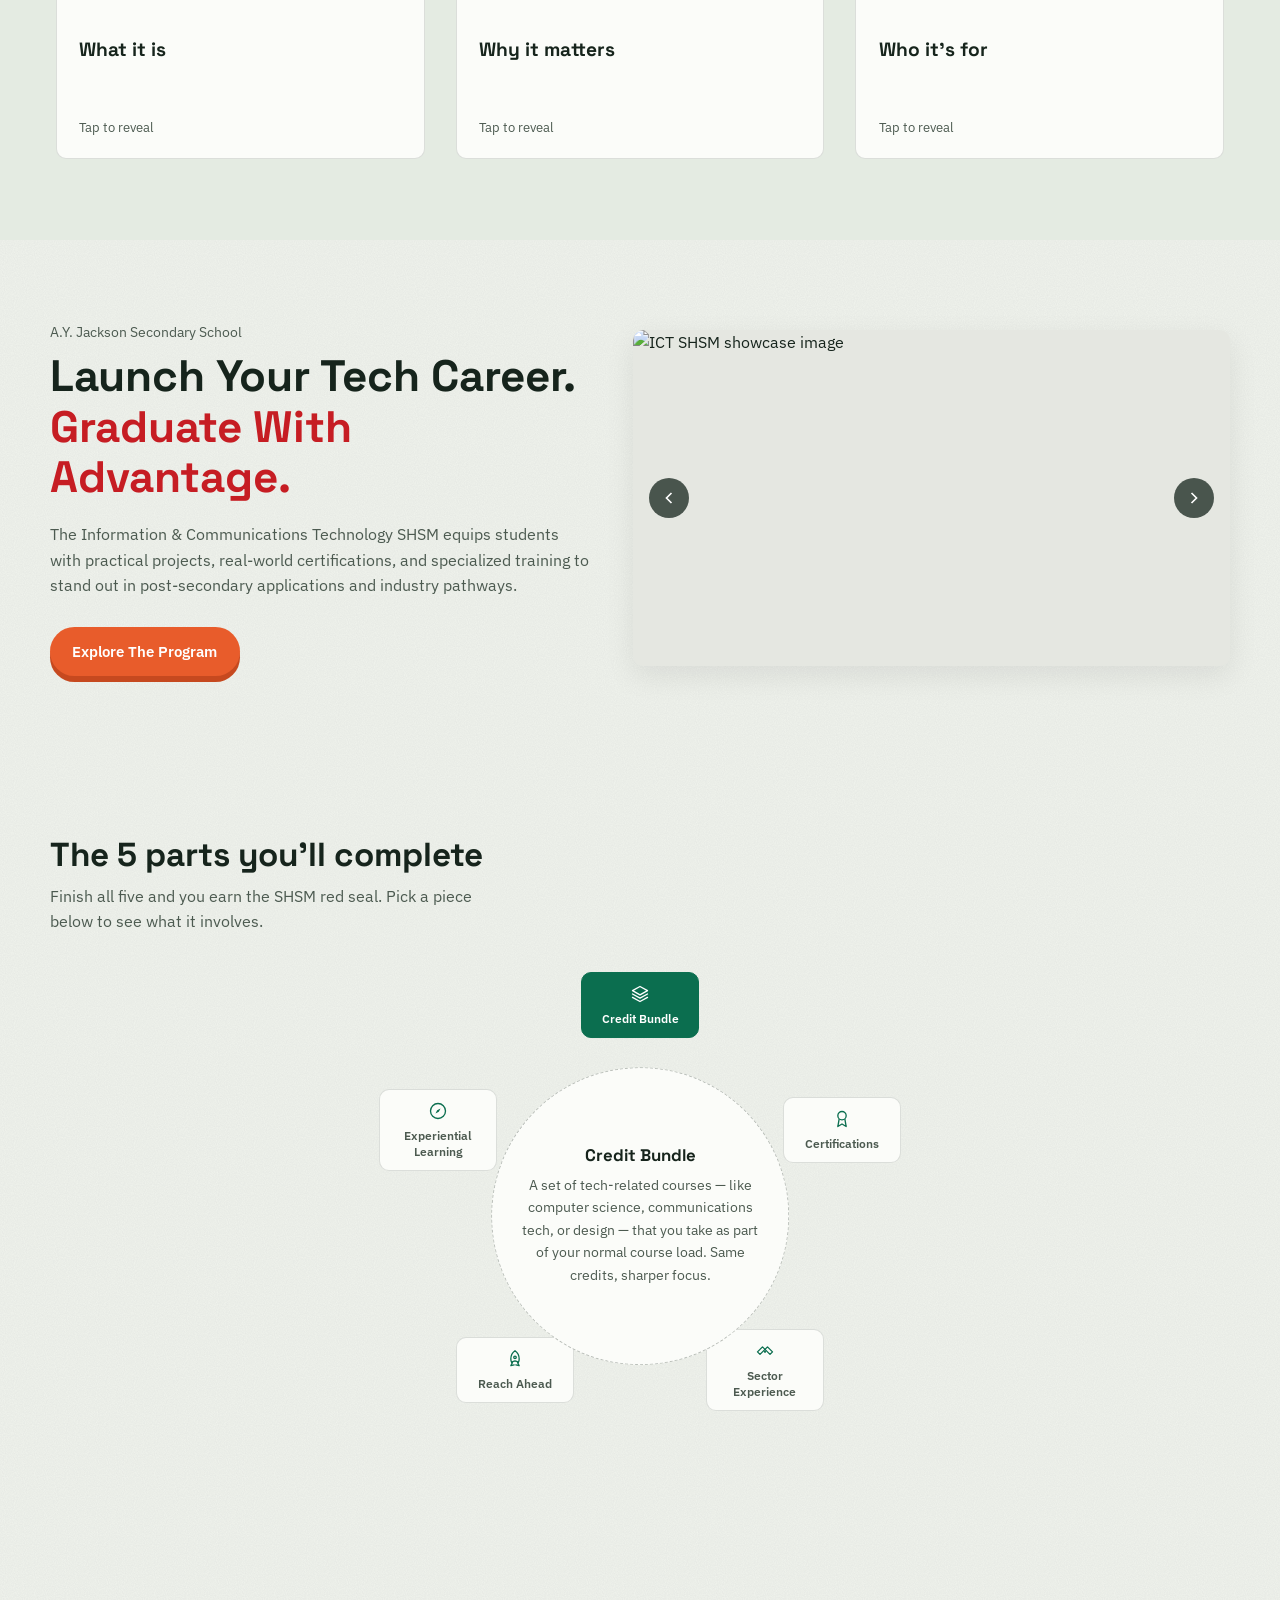
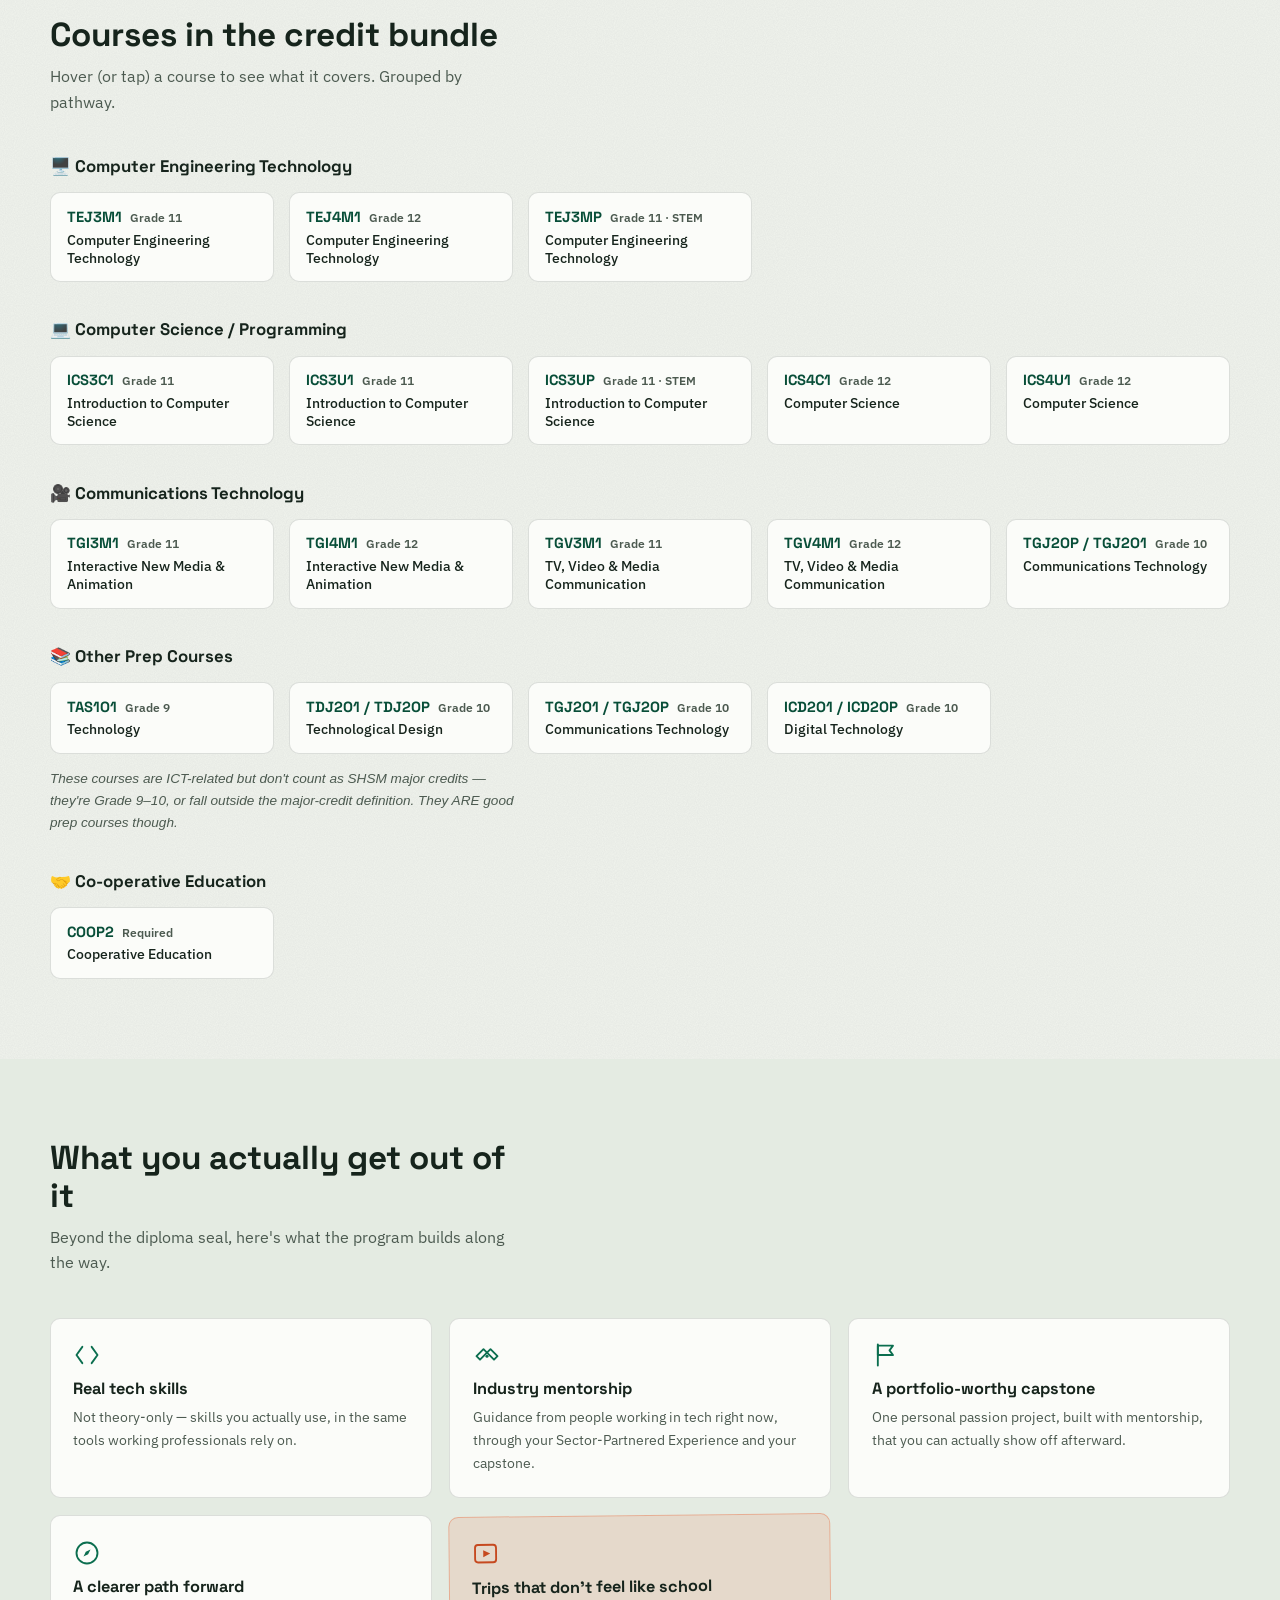
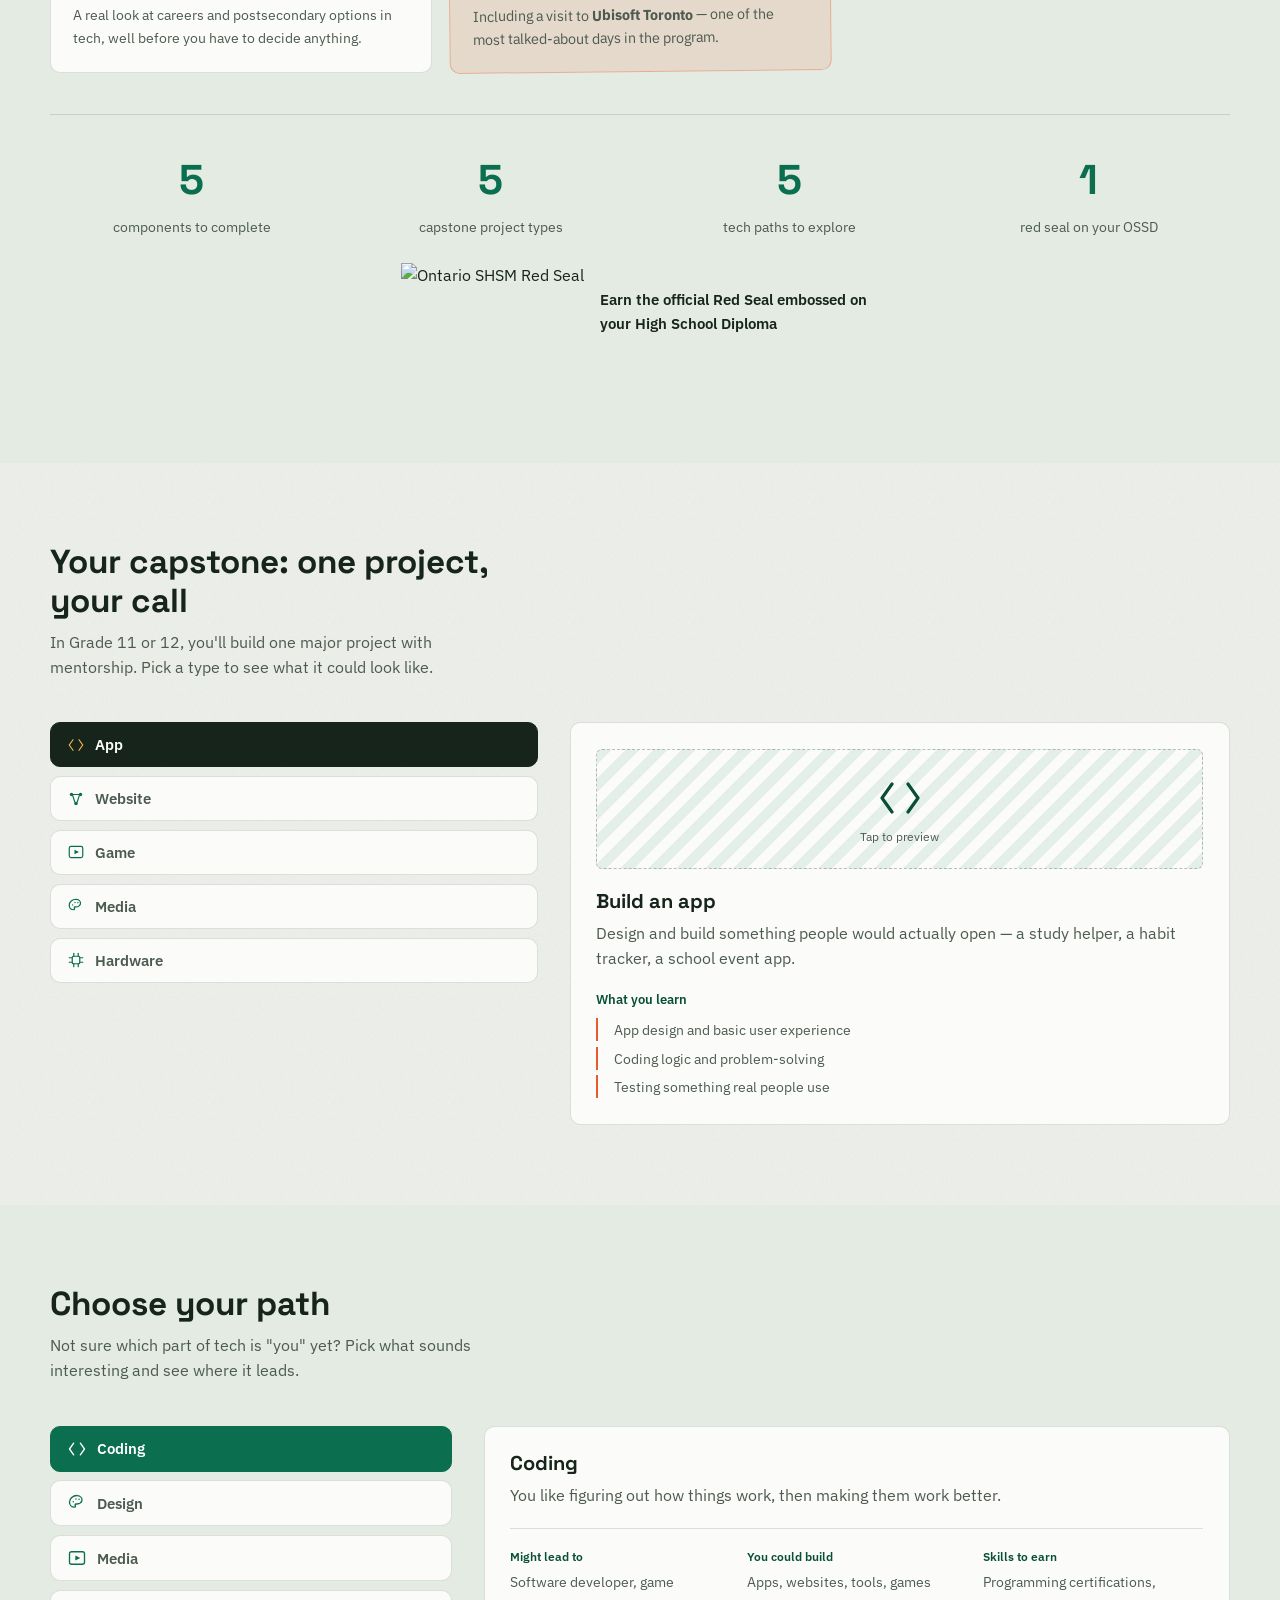
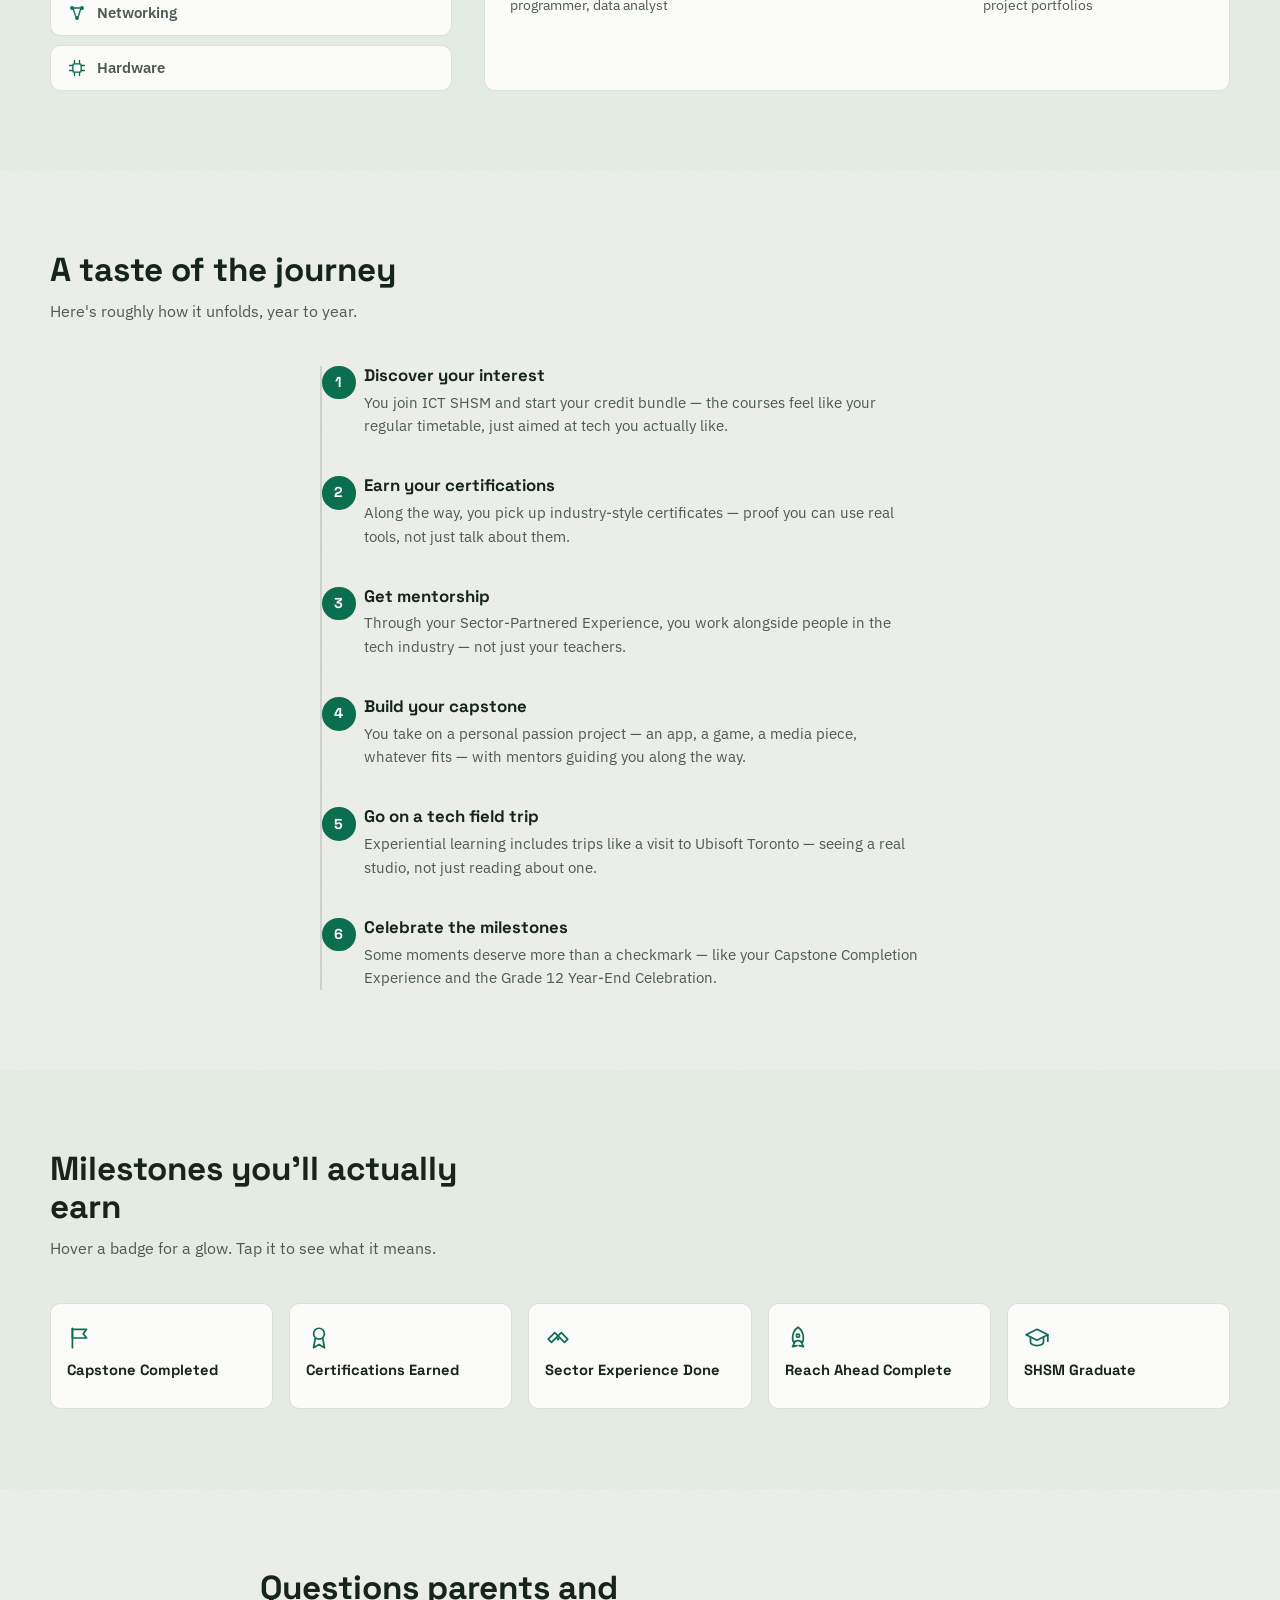
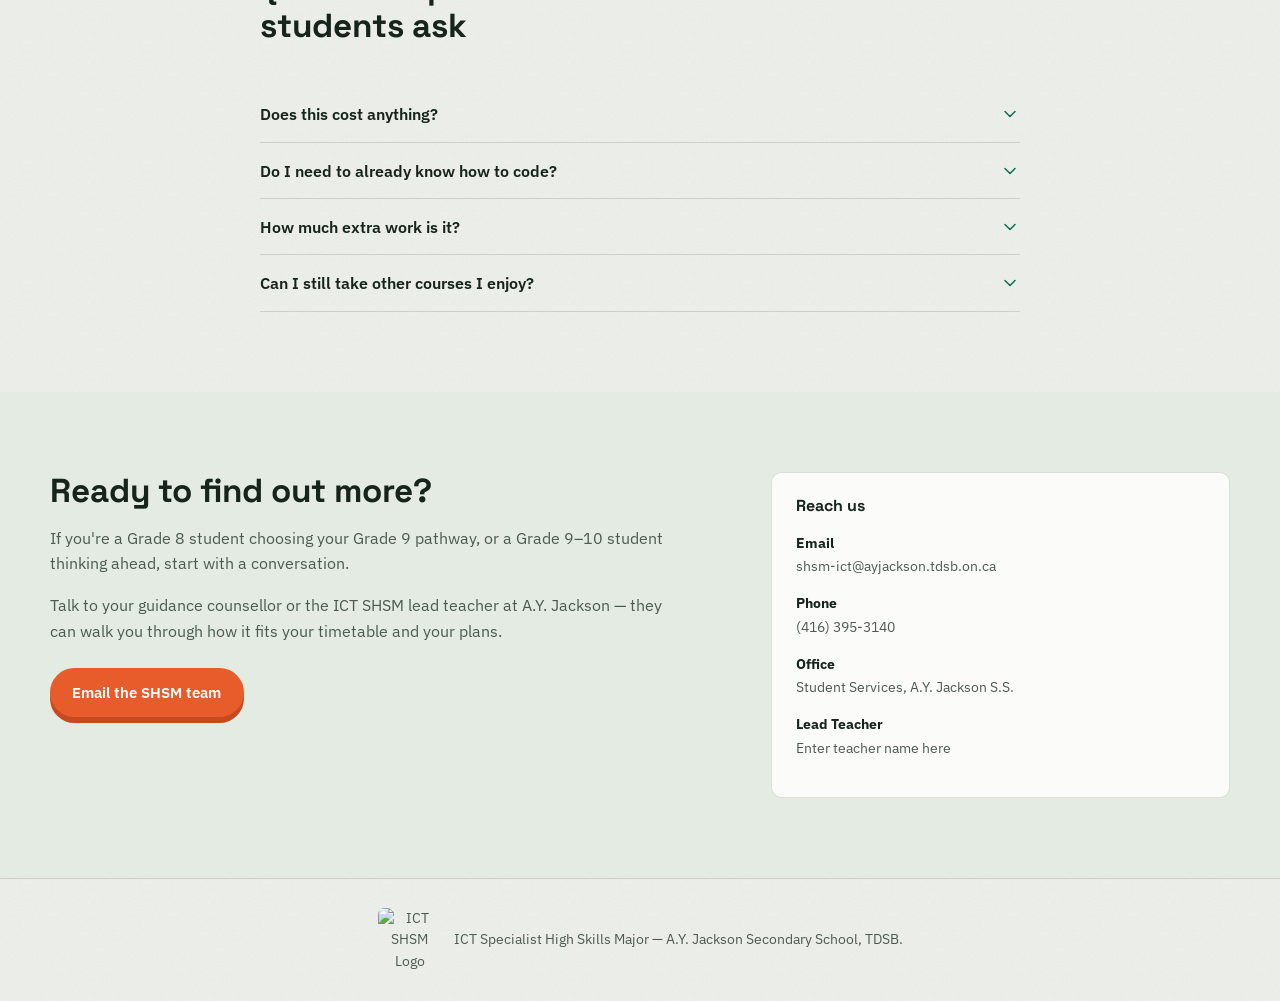
==== commit 69fa19ec: "Refactor hero circuit SVG and add placeholder images" ====
--- a/index.html
+++ b/index.html
@@ -133,63 +133,51 @@
         <li><span>1</span> red seal on your diploma</li>
       </ul>
     </div>
-    <svg class="hero-circuit" viewBox="0 0 620 520" preserveAspectRatio="xMidYMid meet">
-      <g class="circuit-lines" aria-hidden="true" fill="none" stroke="currentColor" stroke-width="2" stroke-linecap="round">
-        <path class="line-draw" d="M40 460 V300 H180" />
-        <path class="line-draw" d="M180 300 V140 H340" />
-        <path class="line-draw" d="M340 140 V40 H560" />
-        <path class="line-draw" d="M180 300 H420 V420" />
-        <path class="line-draw" d="M420 420 H540" />
-      </g>
-      <g class="circuit-nodes" aria-hidden="true">
-        <circle cx="40" cy="460" r="6"/>
-        <circle cx="180" cy="300" r="9"/>
-        <circle cx="340" cy="140" r="6"/>
-        <circle cx="560" cy="40" r="9"/>
-        <circle cx="420" cy="420" r="6"/>
-        <circle cx="540" cy="420" r="9"/>
-      </g>
-      <!-- Each chip is a real link into the matching tab in "Choose your
-           path" below — the 5 things named in the hero copy, made clickable
-           instead of just decorative. -->
-      <g class="circuit-chips">
-        <a href="#paths" class="hero-node" data-path="coding" aria-label="Coding — jump to the Coding path">
-          <g transform="translate(200, 278)">
-            <rect width="44" height="44" rx="10"/>
-            <use href="#icon-code" x="10" y="10" width="24" height="24"/>
-            <text x="22" y="62" text-anchor="middle" class="hero-node-label">Coding</text>
-          </g>
-        </a>
-        <a href="#paths" class="hero-node" data-path="media" aria-label="Media — jump to the Media path">
-          <g transform="translate(360, 118)">
-            <rect width="44" height="44" rx="10"/>
-            <use href="#icon-media" x="10" y="10" width="24" height="24"/>
-            <text x="22" y="62" text-anchor="middle" class="hero-node-label">Media</text>
-          </g>
-        </a>
-        <a href="#paths" class="hero-node" data-path="networking" aria-label="Networking — jump to the Networking path">
-          <g transform="translate(478, 18)">
-            <rect width="44" height="44" rx="10"/>
-            <use href="#icon-network" x="10" y="10" width="24" height="24"/>
-            <text x="22" y="62" text-anchor="middle" class="hero-node-label">Networking</text>
-          </g>
-        </a>
-        <a href="#paths" class="hero-node" data-path="hardware" aria-label="Hardware — jump to the Hardware path">
-          <g transform="translate(440, 398)">
-            <rect width="44" height="44" rx="10"/>
-            <use href="#icon-chip" x="10" y="10" width="24" height="24"/>
-            <text x="22" y="62" text-anchor="middle" class="hero-node-label">Hardware</text>
-          </g>
-        </a>
-        <a href="#paths" class="hero-node" data-path="design" aria-label="Design — jump to the Design path">
-          <g transform="translate(560, 398)" class="chip-accent">
-            <rect width="44" height="44" rx="10"/>
-            <use href="#icon-palette" x="10" y="10" width="24" height="24"/>
-            <text x="22" y="62" text-anchor="middle" class="hero-node-label">Design</text>
-          </g>
-        </a>
-      </g>
-    </svg>
+    <div class="hero-circuit-wrap">
+      <svg class="hero-circuit" viewBox="0 0 620 520" aria-hidden="true" preserveAspectRatio="xMidYMid meet">
+        <g class="circuit-lines" fill="none" stroke="currentColor" stroke-width="2" stroke-linecap="round">
+          <path class="line-draw" d="M40 460 V300 H180" />
+          <path class="line-draw" d="M180 300 V140 H340" />
+          <path class="line-draw" d="M340 140 V40 H560" />
+          <path class="line-draw" d="M180 300 H420 V420" />
+          <path class="line-draw" d="M420 420 H540" />
+        </g>
+        <g class="circuit-nodes">
+          <circle cx="40" cy="460" r="6"/>
+          <circle cx="180" cy="300" r="9"/>
+          <circle cx="340" cy="140" r="6"/>
+          <circle cx="560" cy="40" r="9"/>
+          <circle cx="420" cy="420" r="6"/>
+          <circle cx="540" cy="420" r="9"/>
+        </g>
+      </svg>
+
+      <!-- The 5 things named in the hero copy, as an actual chain of images
+           strung along the circuit lines above — swap these placeholder
+           images for real photos/screenshots of each area whenever you have them. -->
+      <ul class="hero-chain">
+        <li class="chain-node" style="left: 35.8%; top: 57.7%;">
+          <img src="https://placehold.co/240x240/E4EBE2/16241C?text=Coding" alt="Coding — placeholder image" class="chain-node-img" loading="lazy" />
+          <span class="chain-node-label">Coding</span>
+        </li>
+        <li class="chain-node" style="left: 61.6%; top: 26.9%;">
+          <img src="https://placehold.co/240x240/E4EBE2/16241C?text=Media" alt="Media — placeholder image" class="chain-node-img" loading="lazy" />
+          <span class="chain-node-label">Media</span>
+        </li>
+        <li class="chain-node" style="left: 80.6%; top: 7.7%;">
+          <img src="https://placehold.co/240x240/E4EBE2/16241C?text=Networking" alt="Networking — placeholder image" class="chain-node-img" loading="lazy" />
+          <span class="chain-node-label">Networking</span>
+        </li>
+        <li class="chain-node" style="left: 74.5%; top: 80.8%;">
+          <img src="https://placehold.co/240x240/E4EBE2/16241C?text=Hardware" alt="Hardware — placeholder image" class="chain-node-img" loading="lazy" />
+          <span class="chain-node-label">Hardware</span>
+        </li>
+        <li class="chain-node chain-node-accent" style="left: 93.9%; top: 80.8%;">
+          <img src="https://placehold.co/240x240/E4EBE2/16241C?text=Design" alt="Design — placeholder image" class="chain-node-img" loading="lazy" />
+          <span class="chain-node-label">Design</span>
+        </li>
+      </ul>
+    </div>
   </section>
   
 <!-- ===================== UNIVERSITY RECOGNITION ===================== -->
--- a/styles.css
+++ b/styles.css
@@ -329,6 +329,44 @@
 .circuit-chips use { color: var(--teal-deep); }
 .circuit-chips .chip-accent rect { stroke: var(--orange); }
 .circuit-chips .chip-accent use { color: var(--orange-deep); }
+
+/* Hero chips are real links into "Choose your path" below, not just
+   decoration — label is visible by default so the diagram reads as
+   information, and brightens further on hover/focus. */
+.hero-node { cursor: pointer; }
+
+.hero-node rect {
+  transform-box: fill-box;
+  transform-origin: center;
+  transition: transform 0.2s var(--ease), stroke-width 0.2s var(--ease);
+}
+
+.hero-node:hover rect,
+.hero-node:focus-visible rect {
+  transform: scale(1.14);
+  stroke-width: 2.5;
+}
+
+.hero-node-label {
+  font-family: var(--font-head);
+  font-size: 15px;
+  font-weight: 700;
+  fill: var(--ink-soft);
+  transition: fill 0.2s var(--ease);
+}
+
+.hero-node:hover .hero-node-label,
+.hero-node:focus-visible .hero-node-label {
+  fill: var(--ink);
+}
+
+.hero-node:focus-visible {
+  outline: none;
+}
+
+.hero-node:focus-visible rect {
+  stroke: var(--orange);
+}
 
 .line-draw {
   stroke-dasharray: 620;
